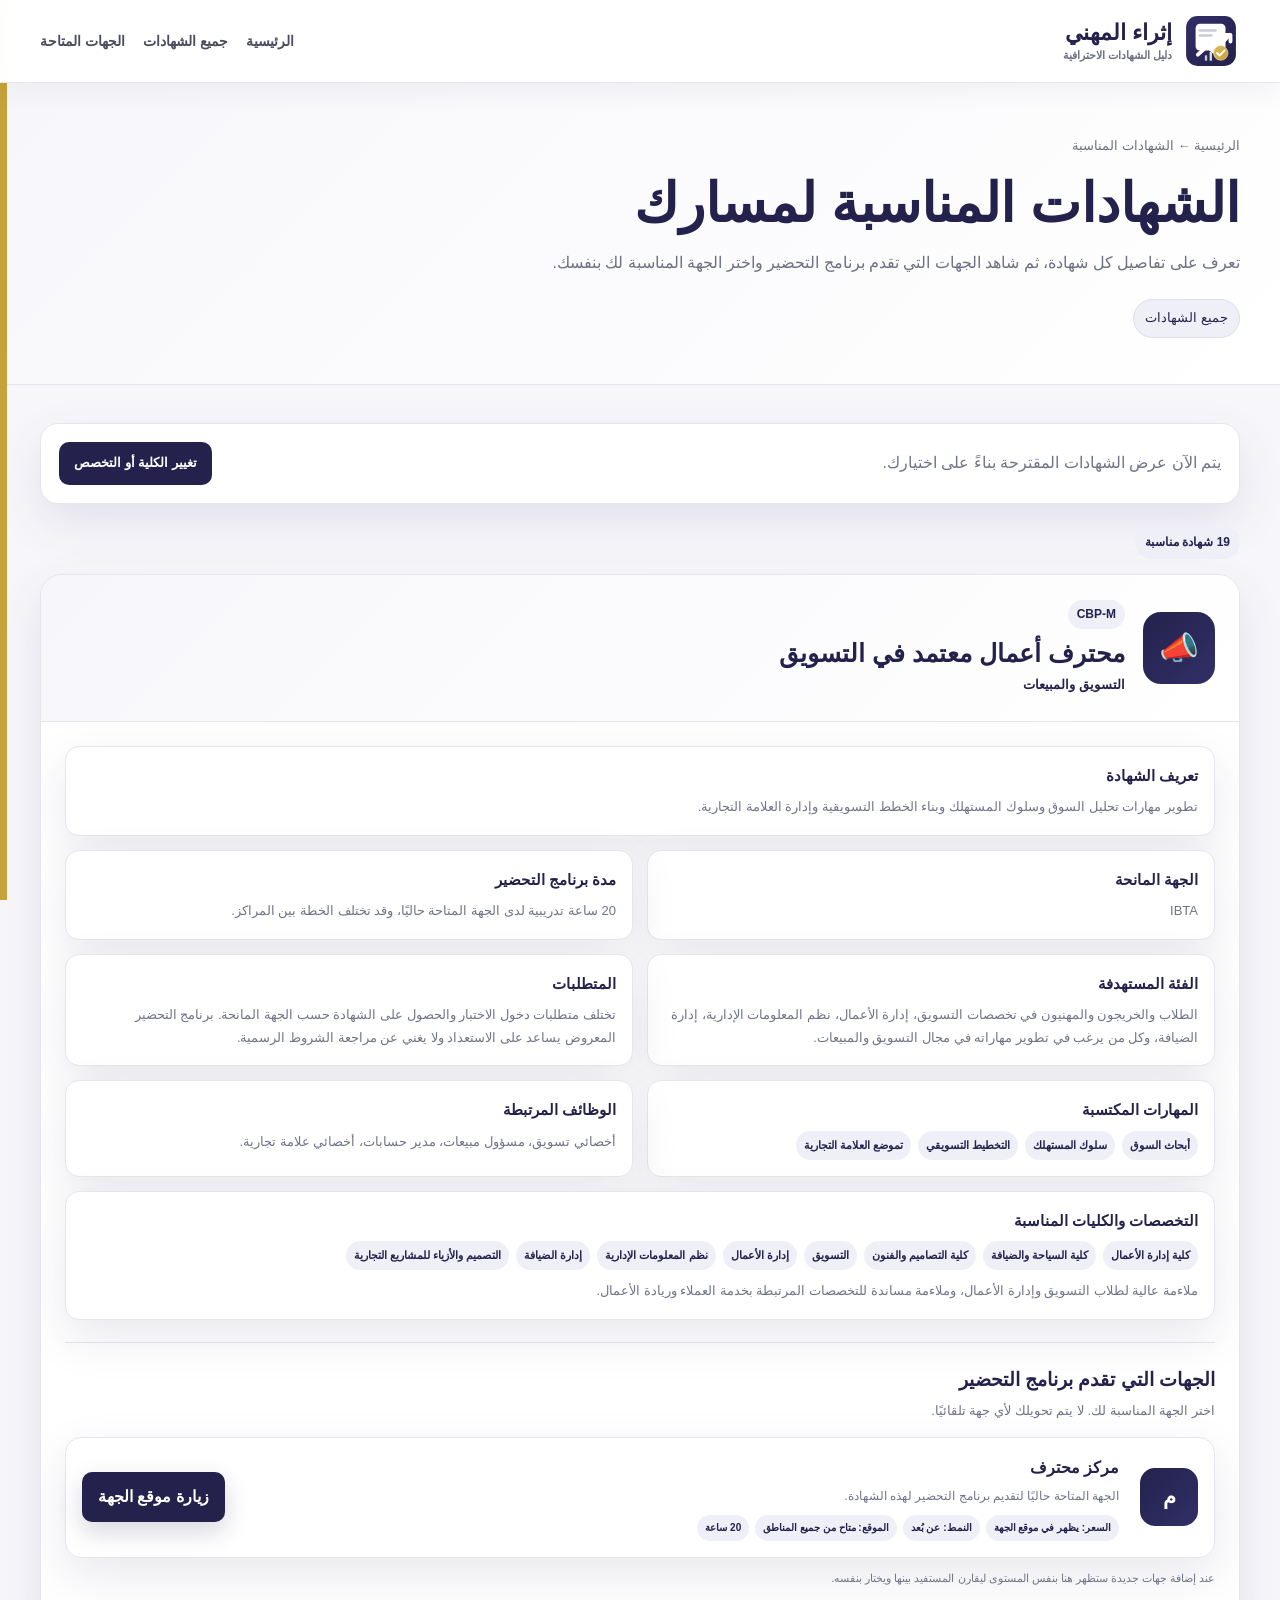
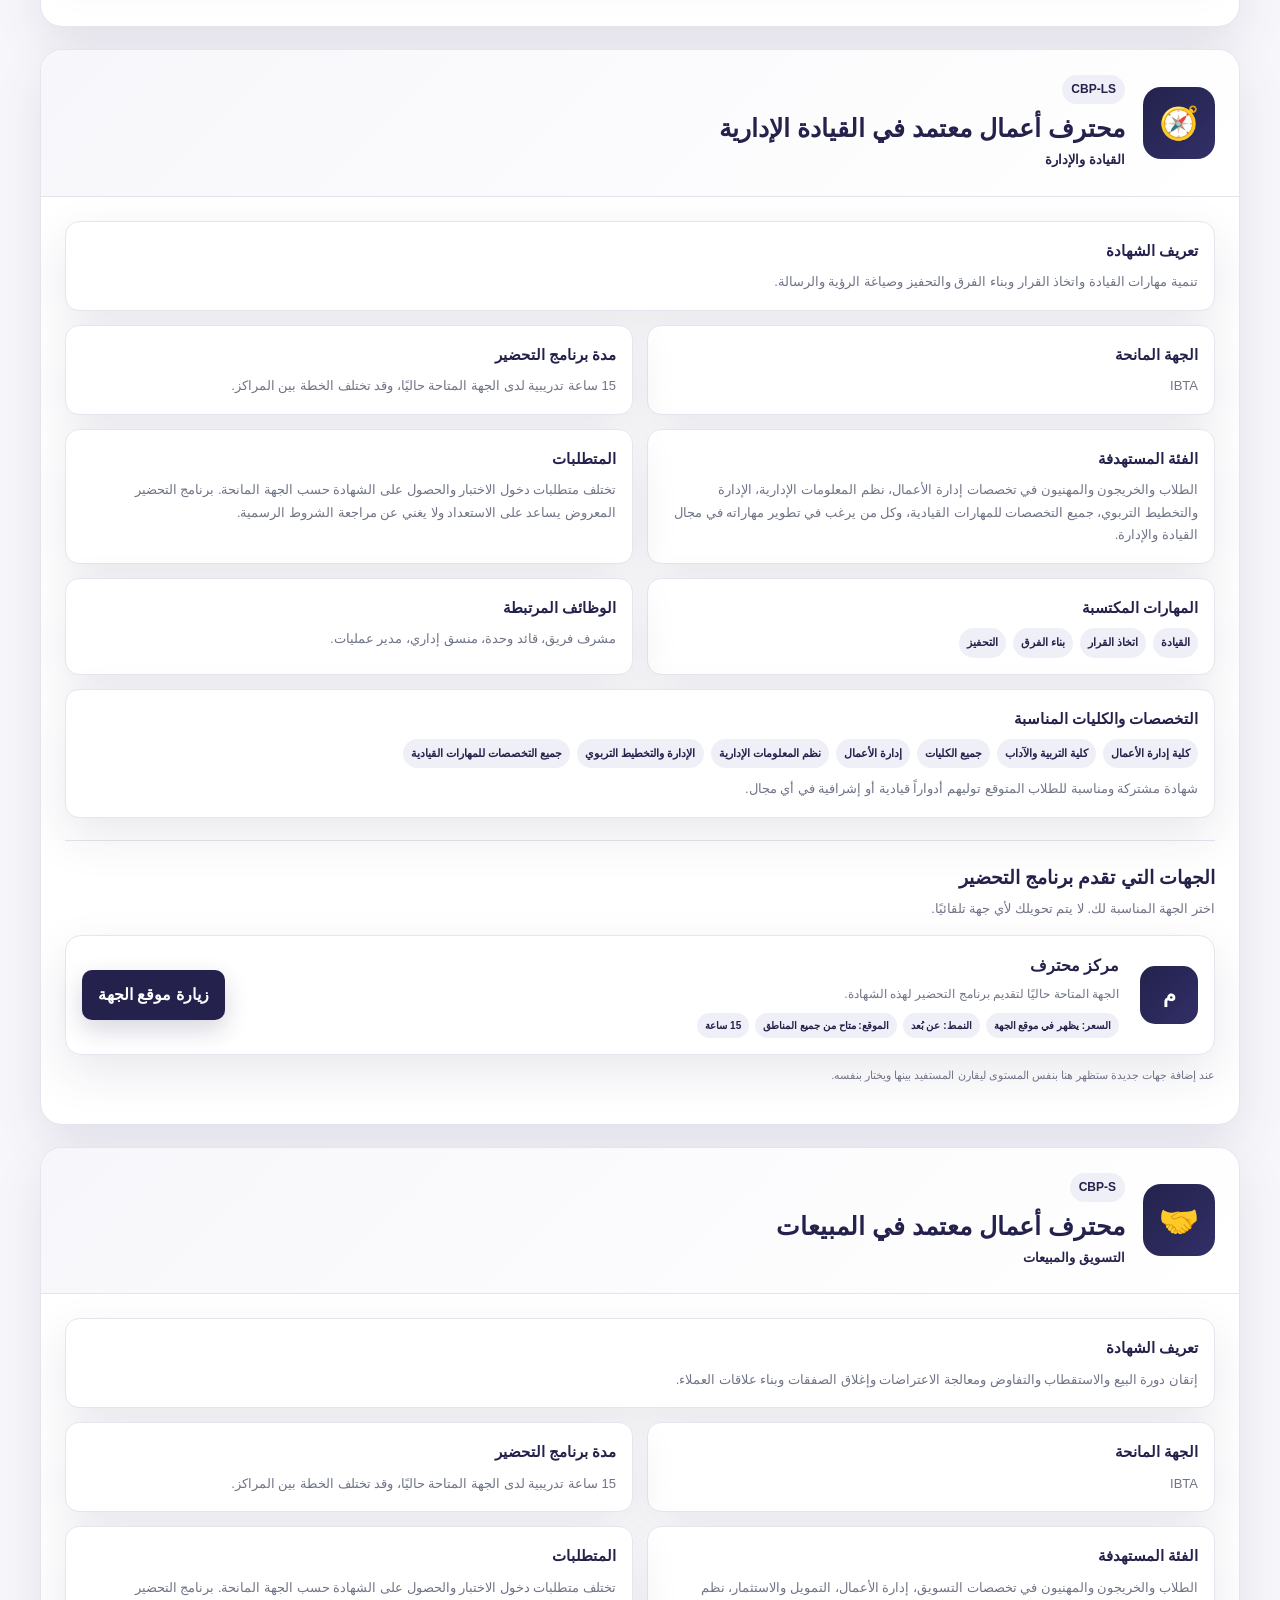
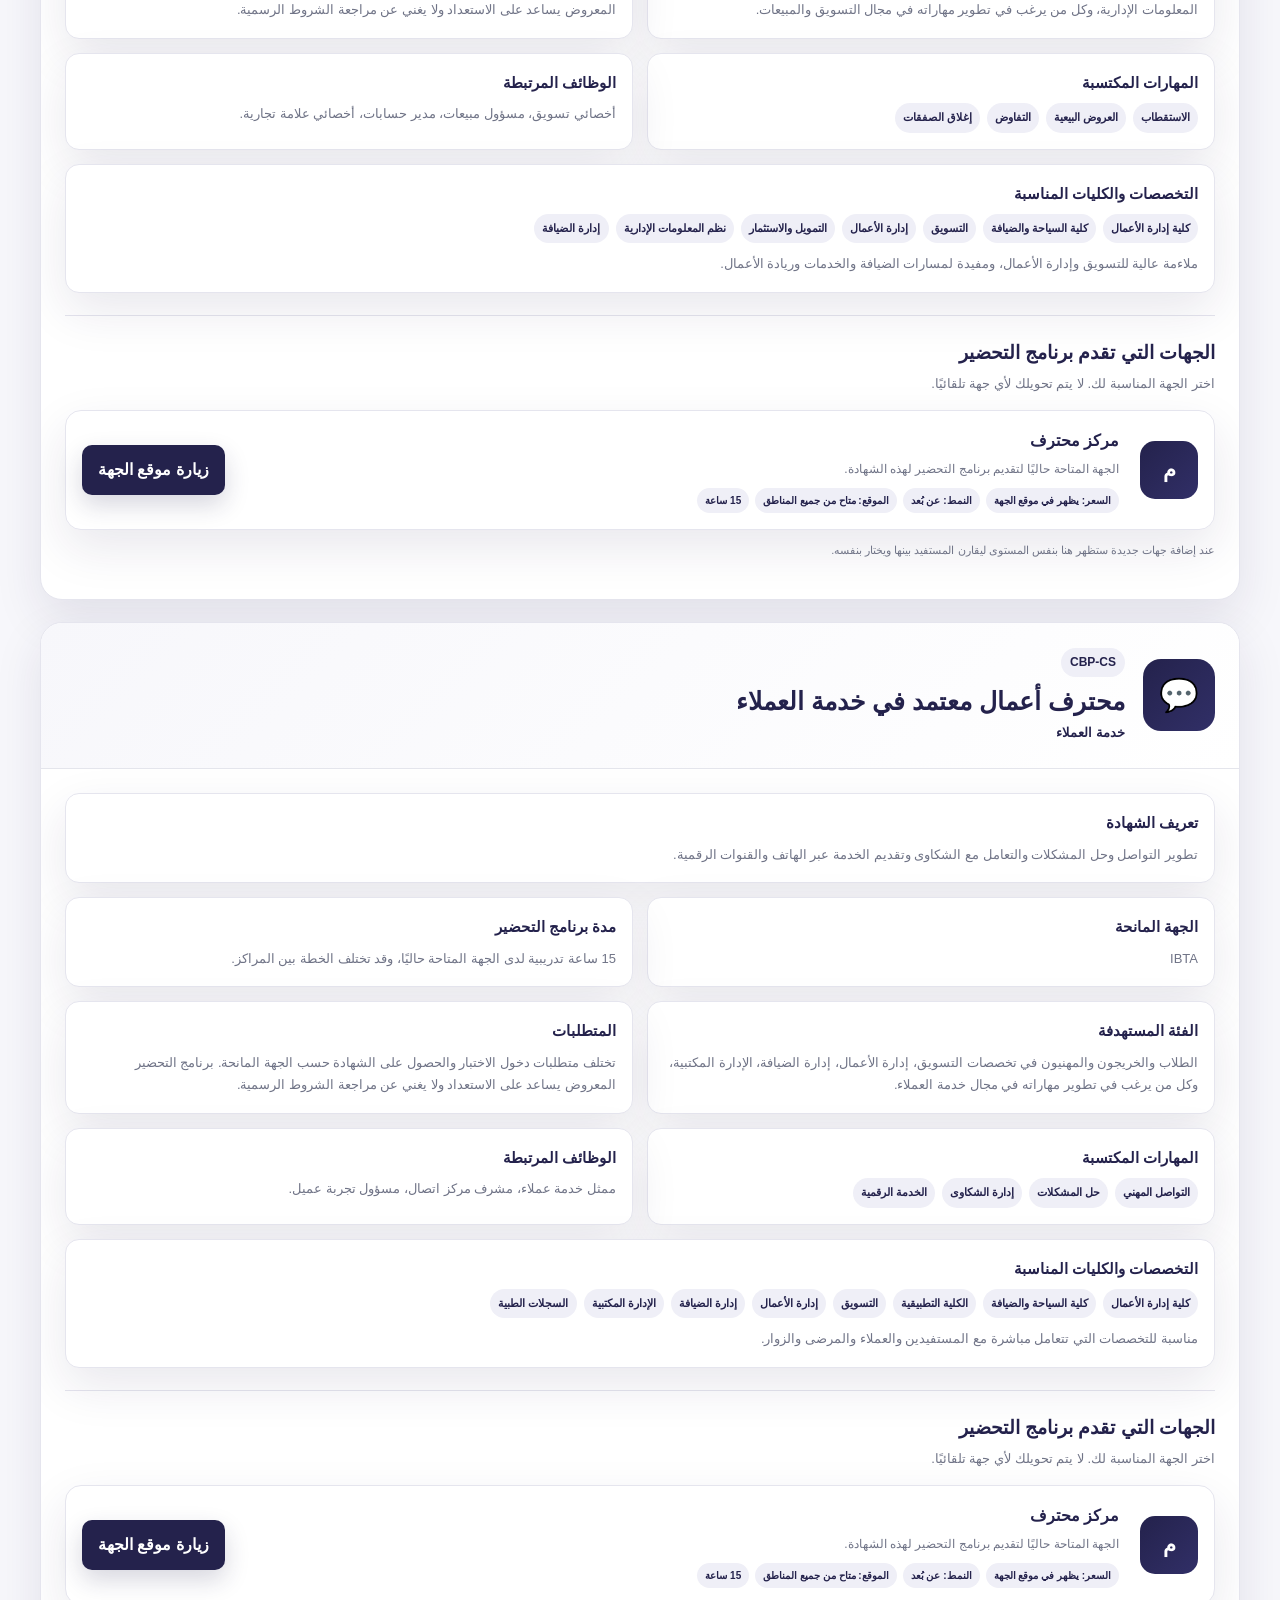
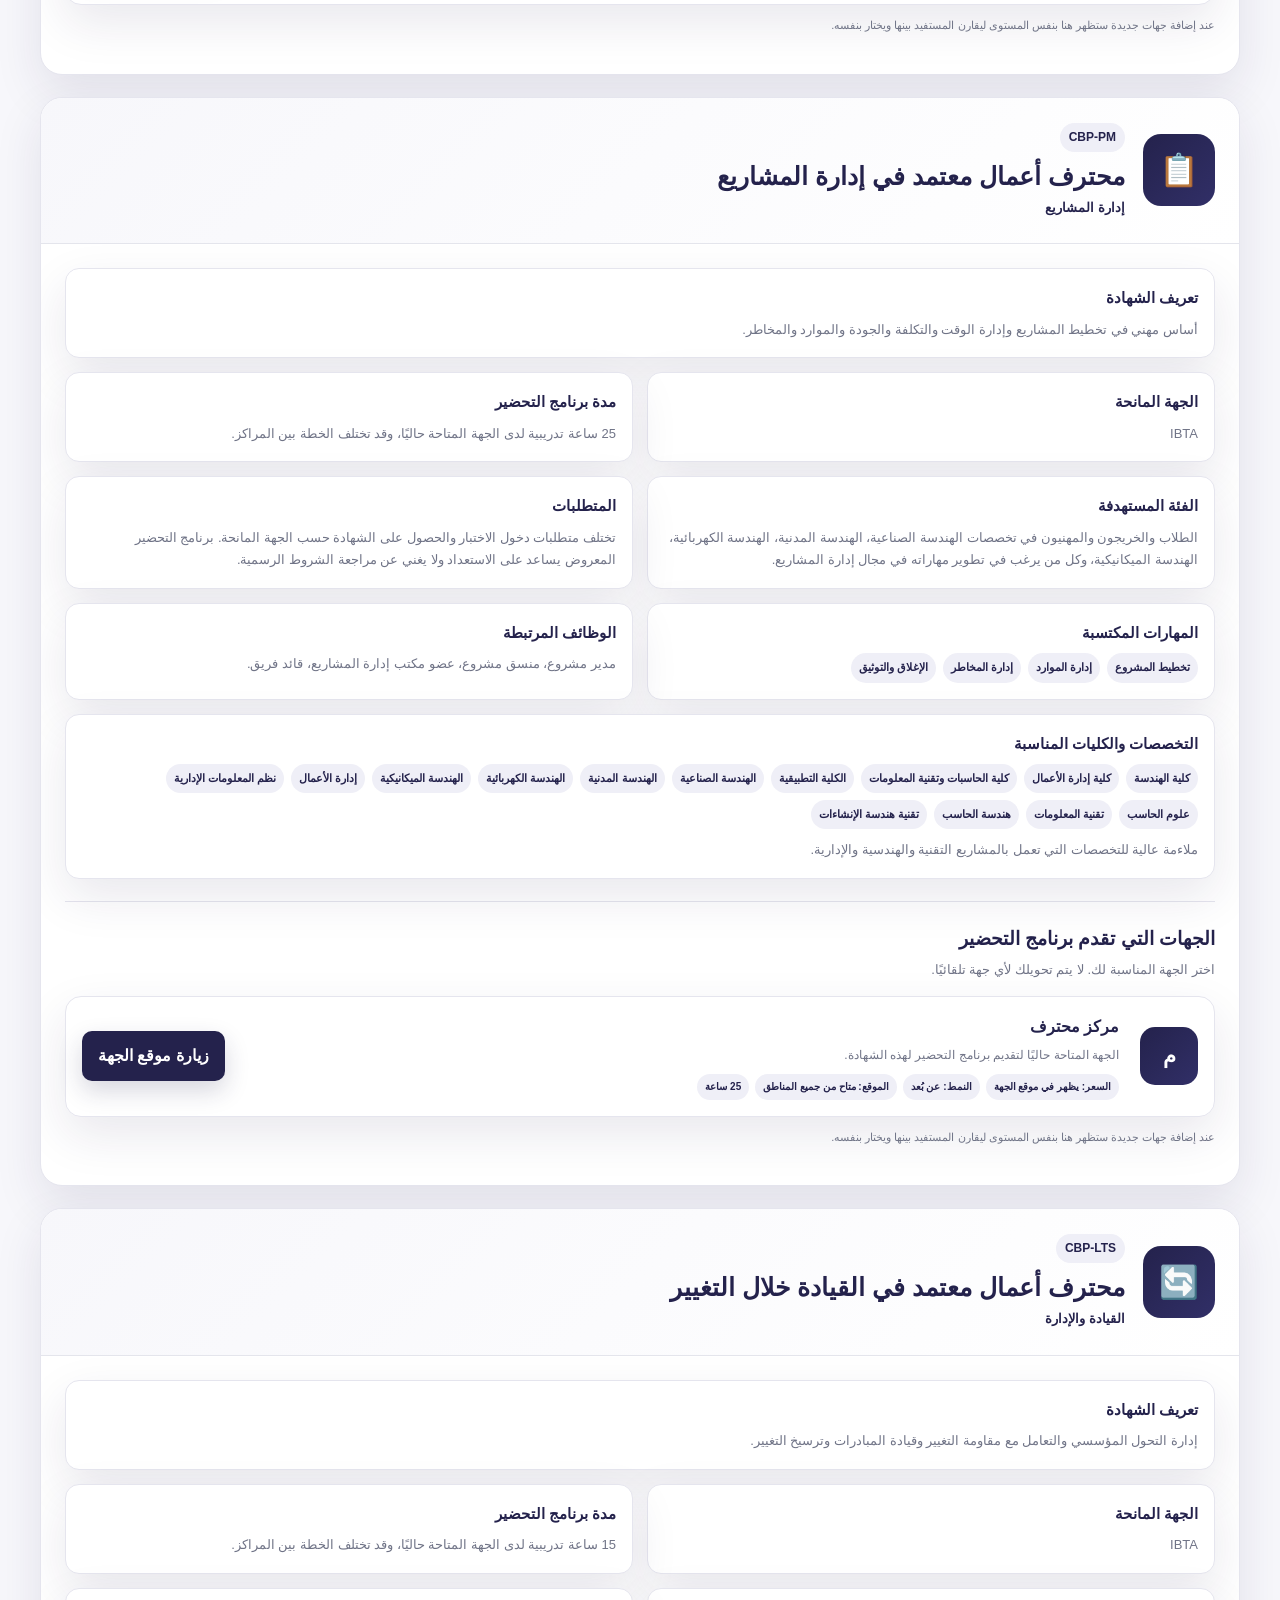
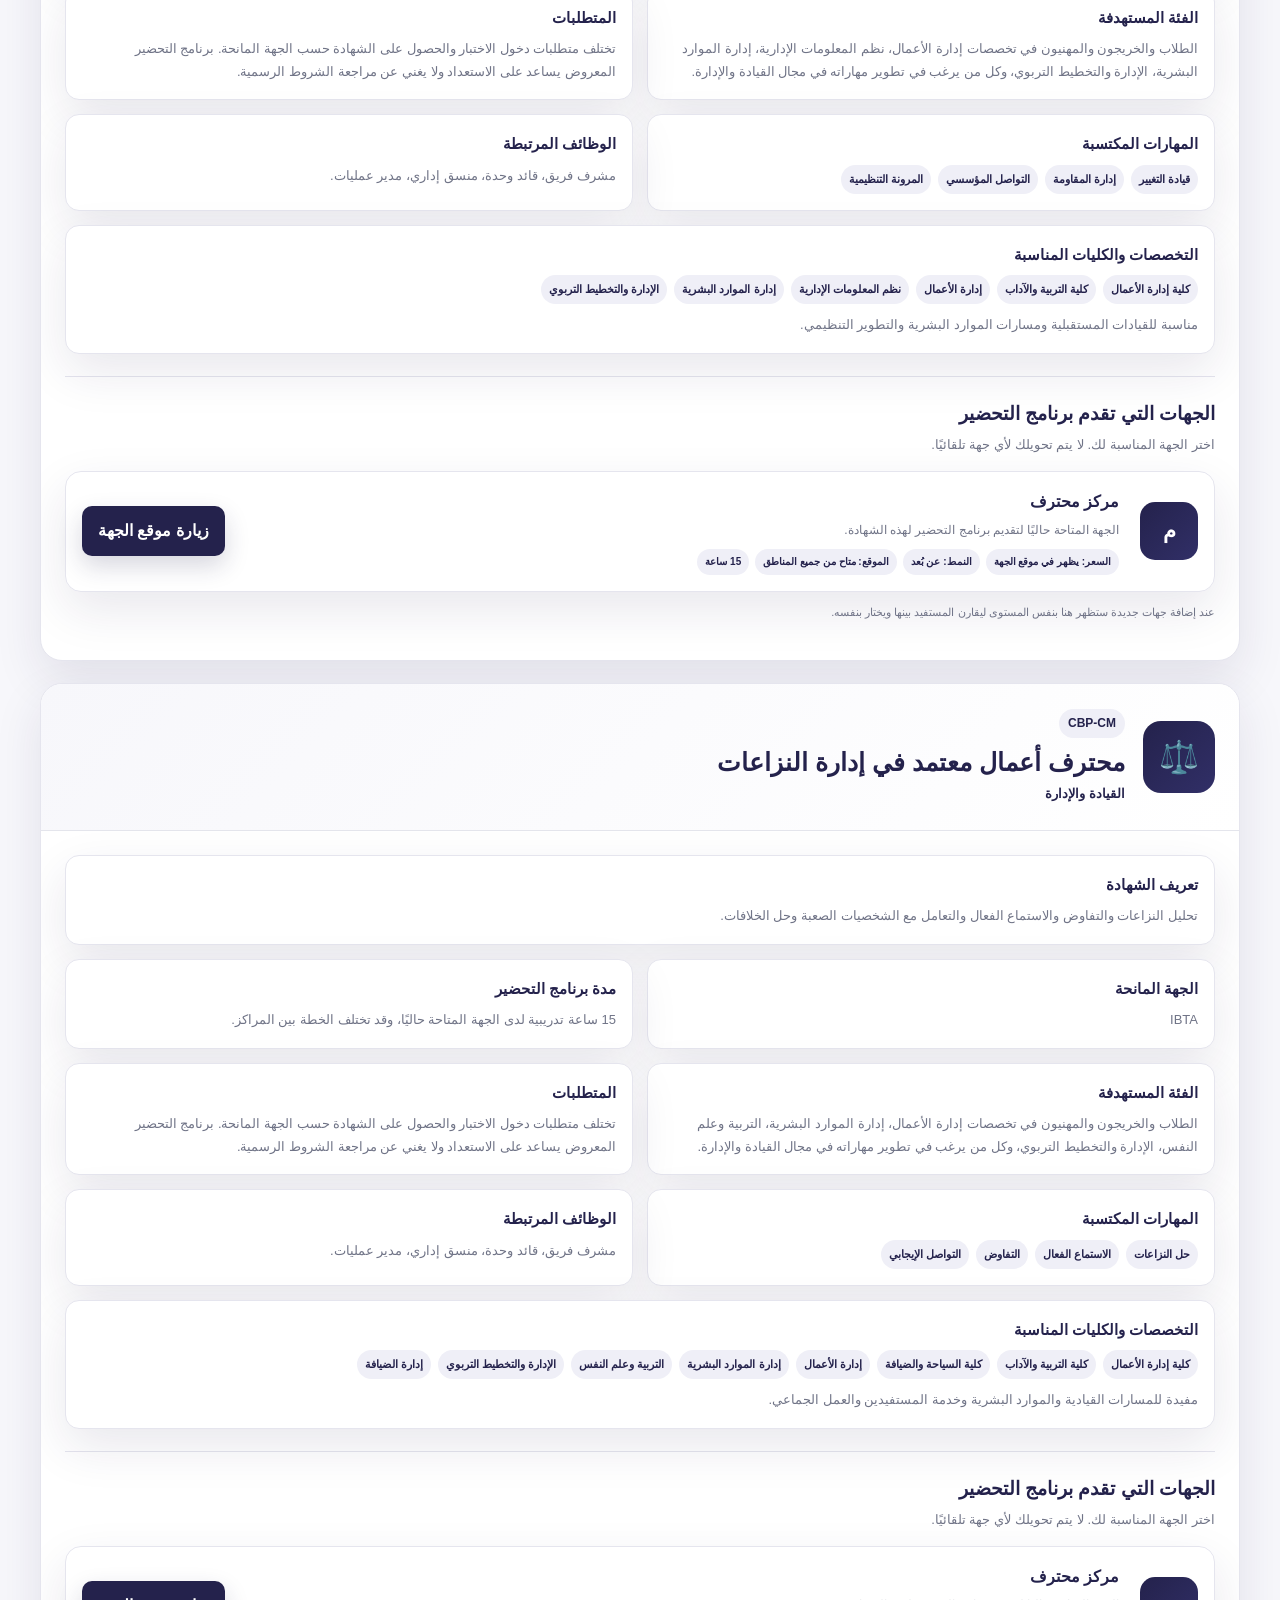
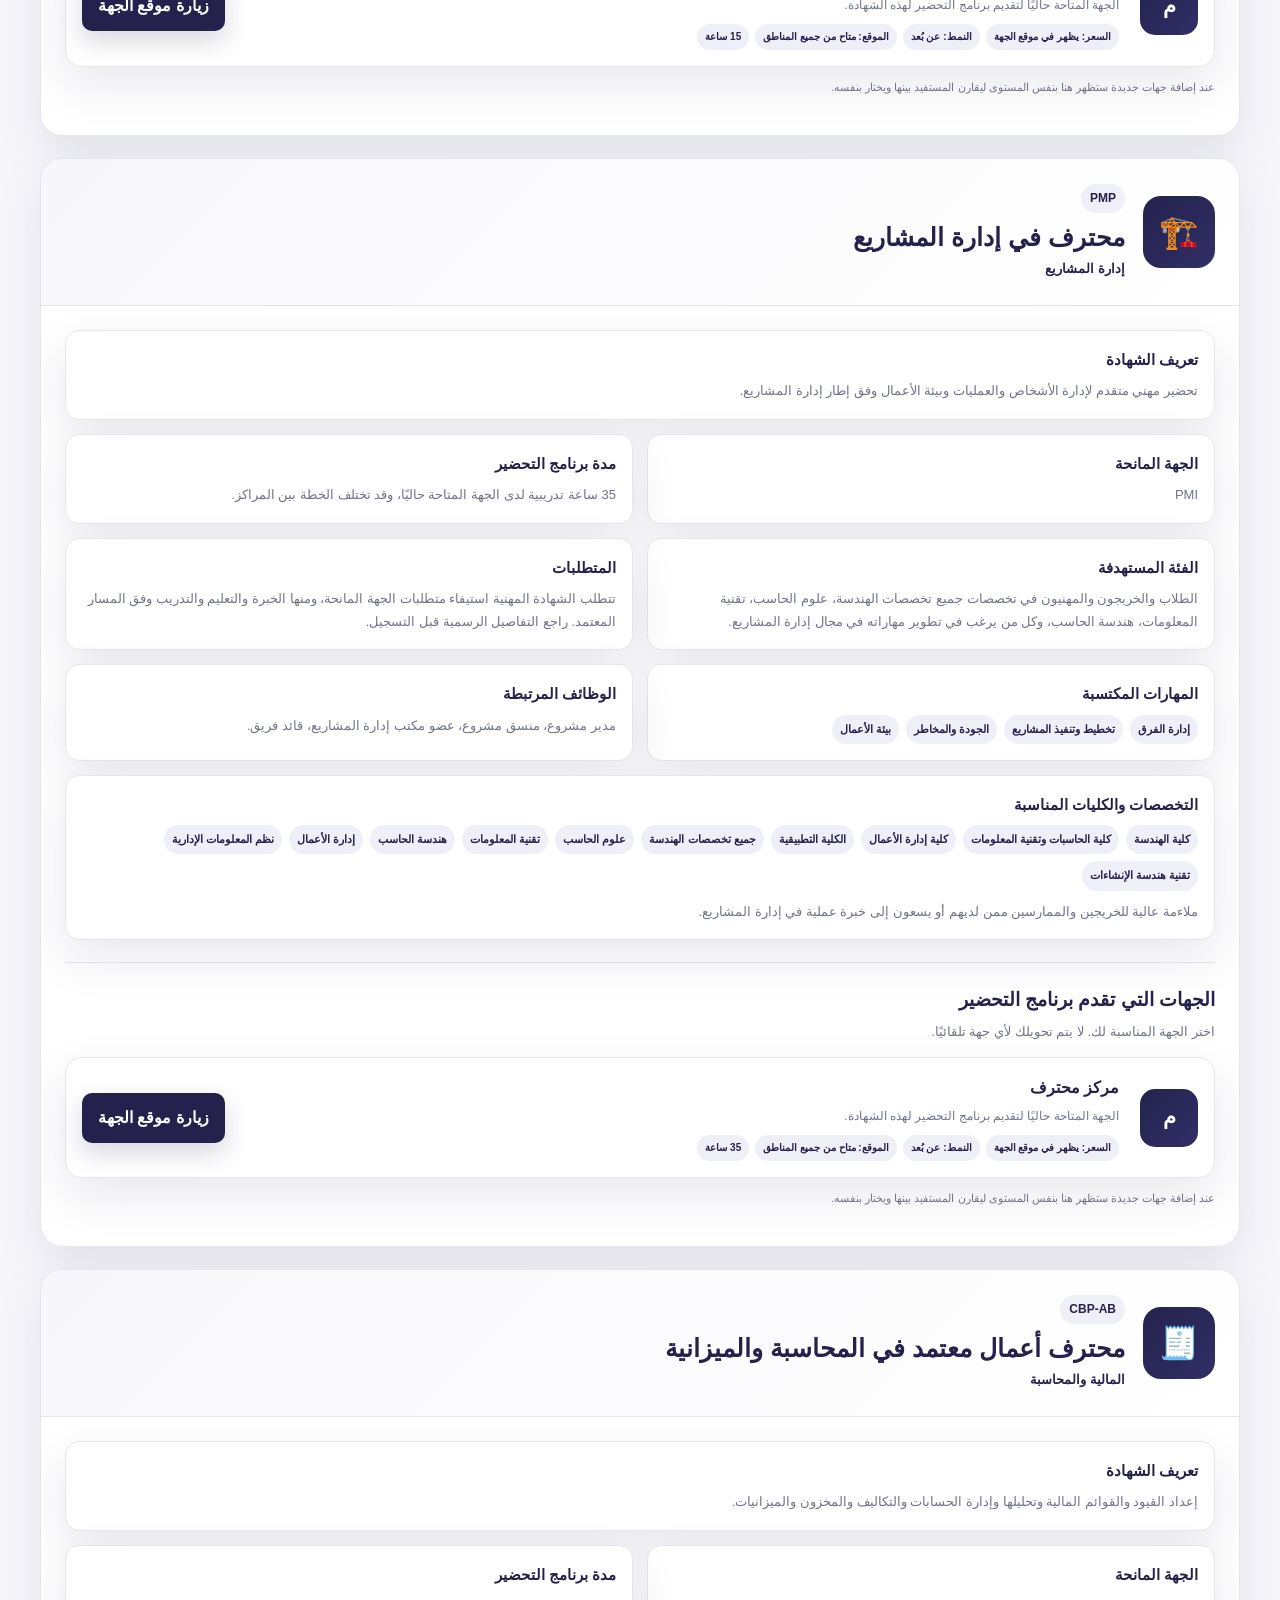
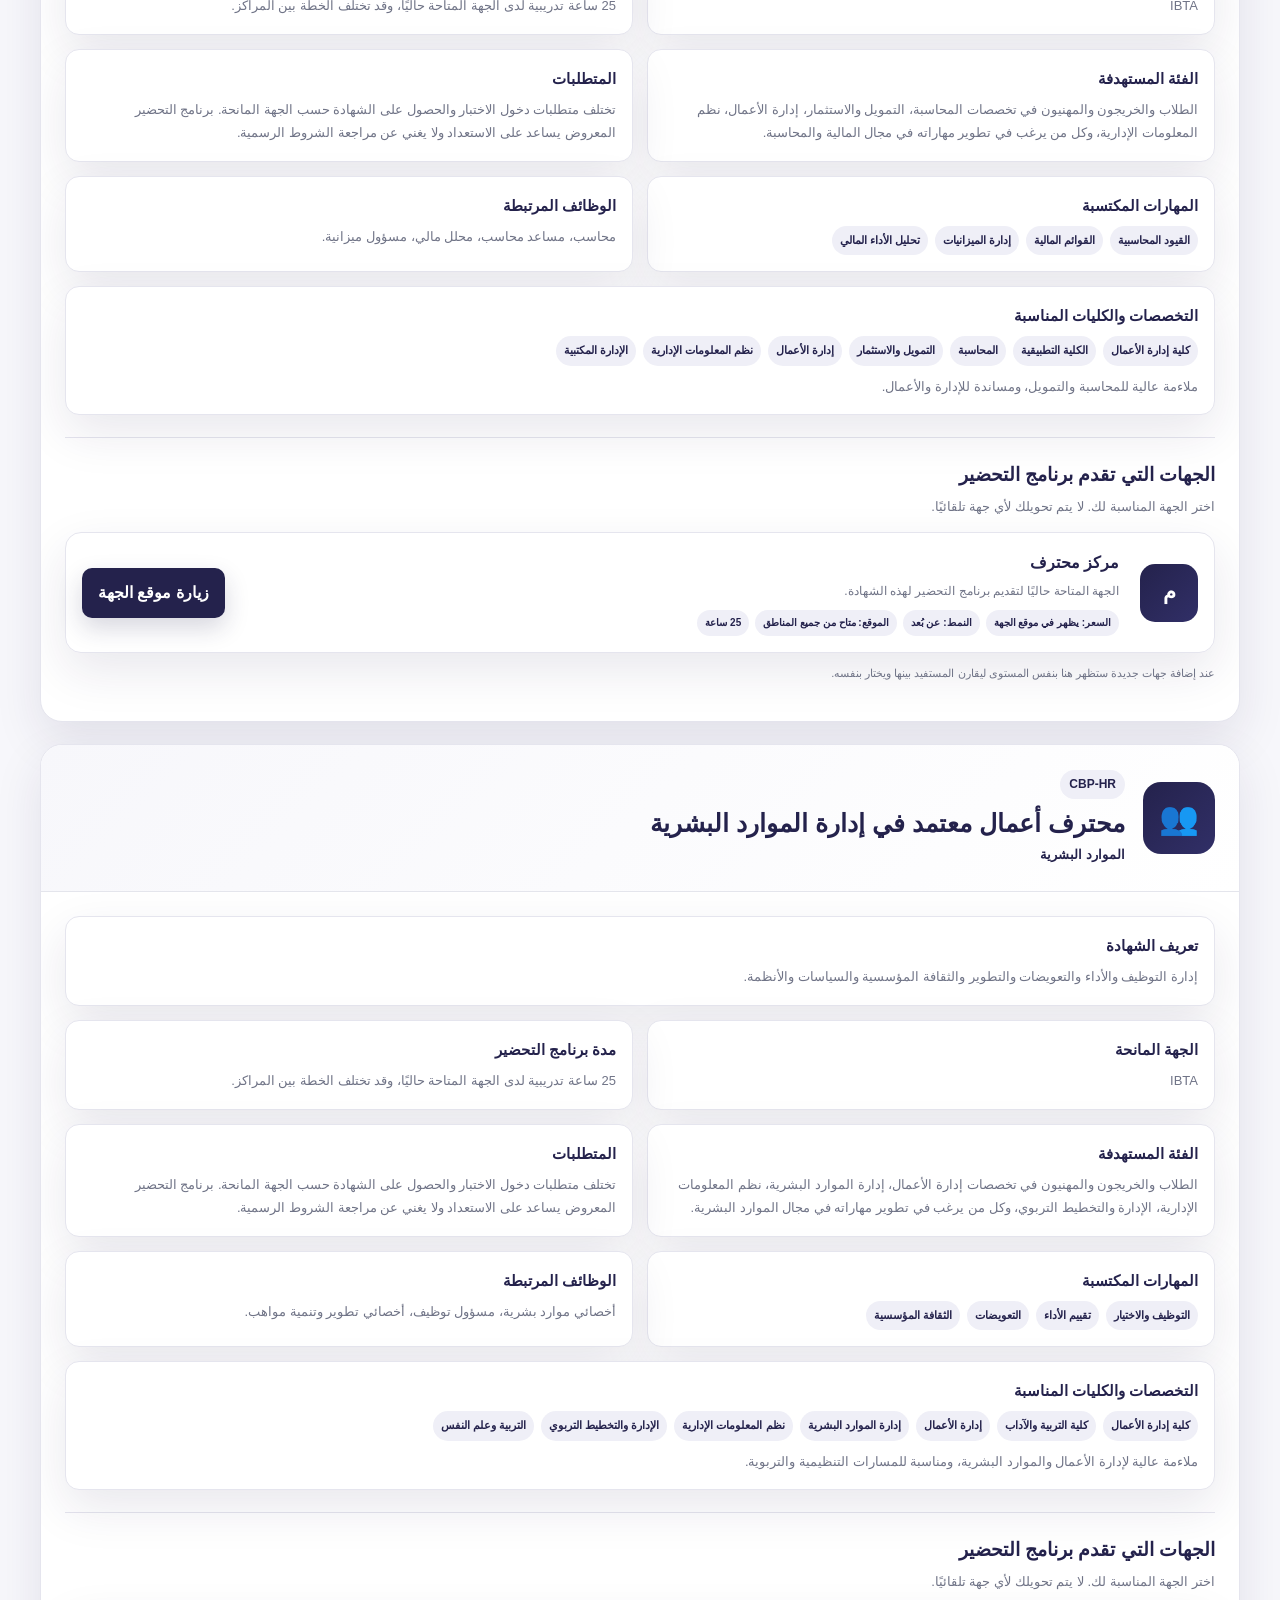
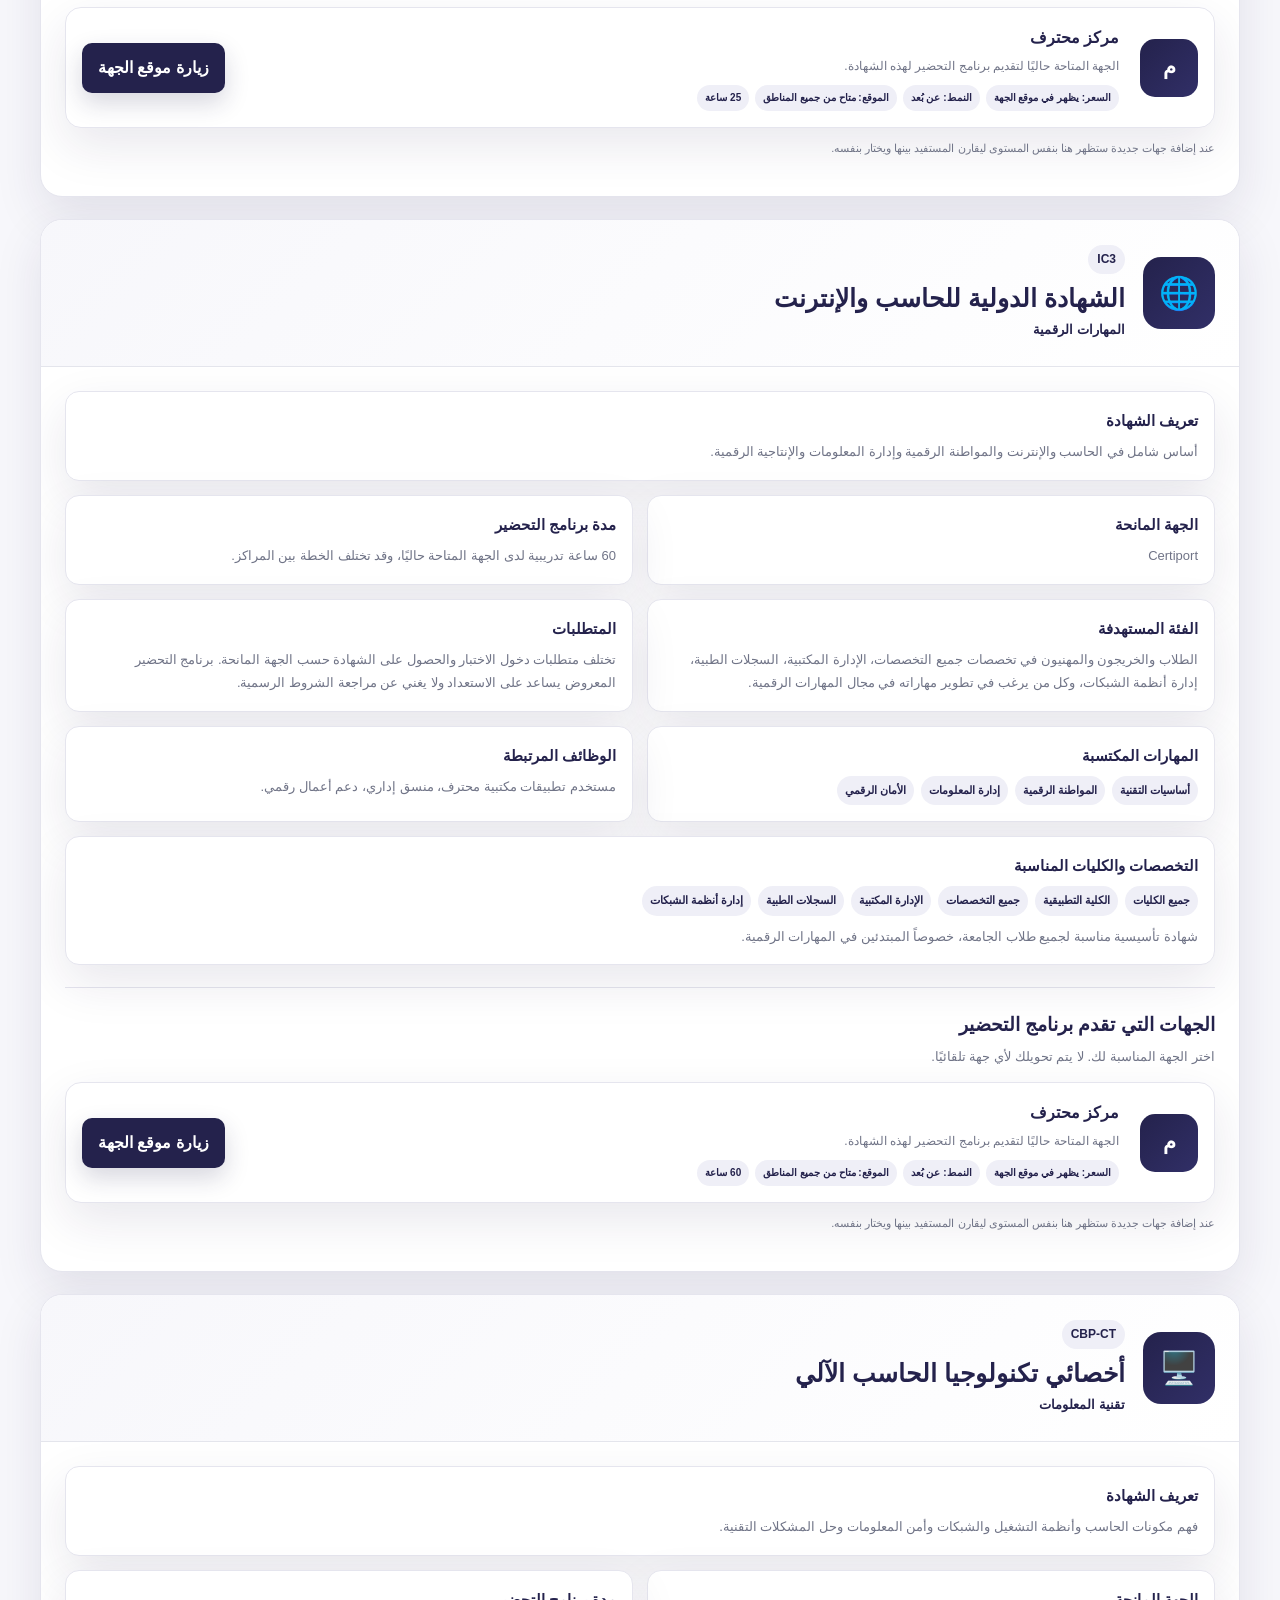
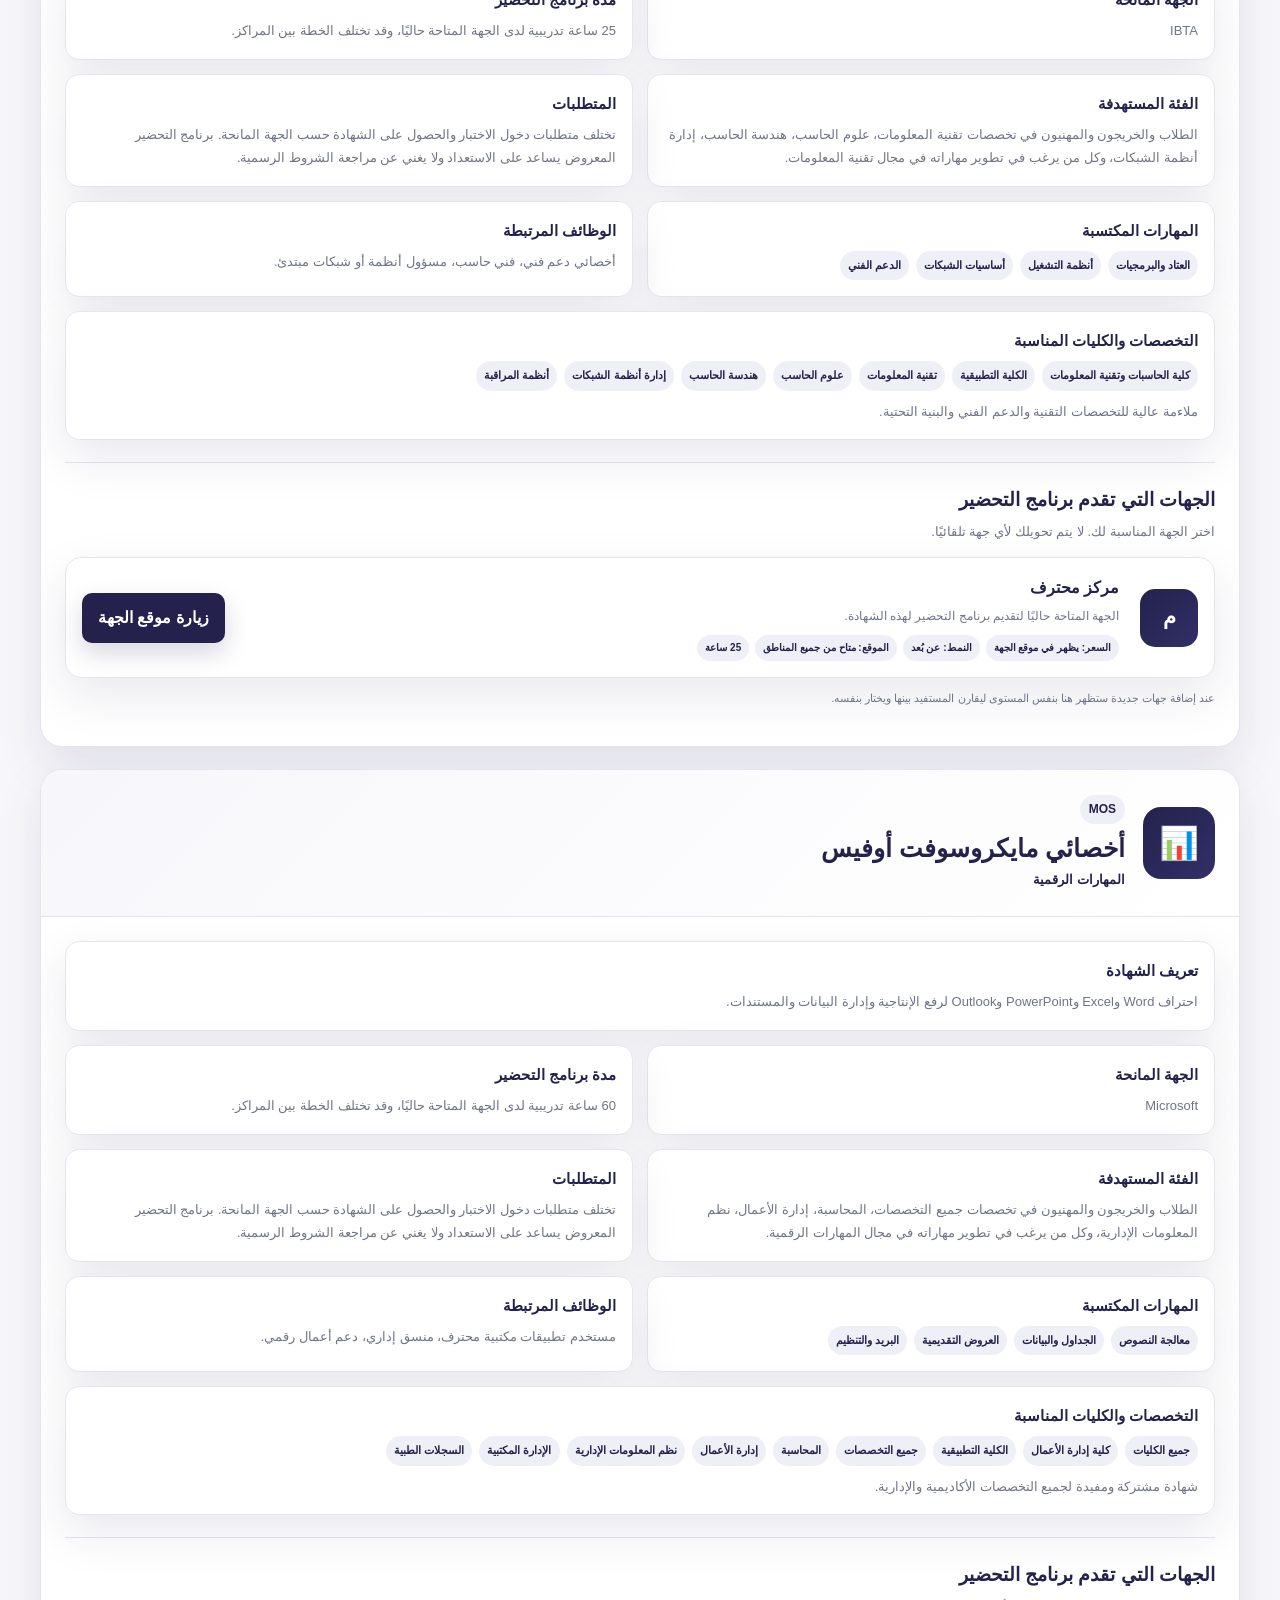
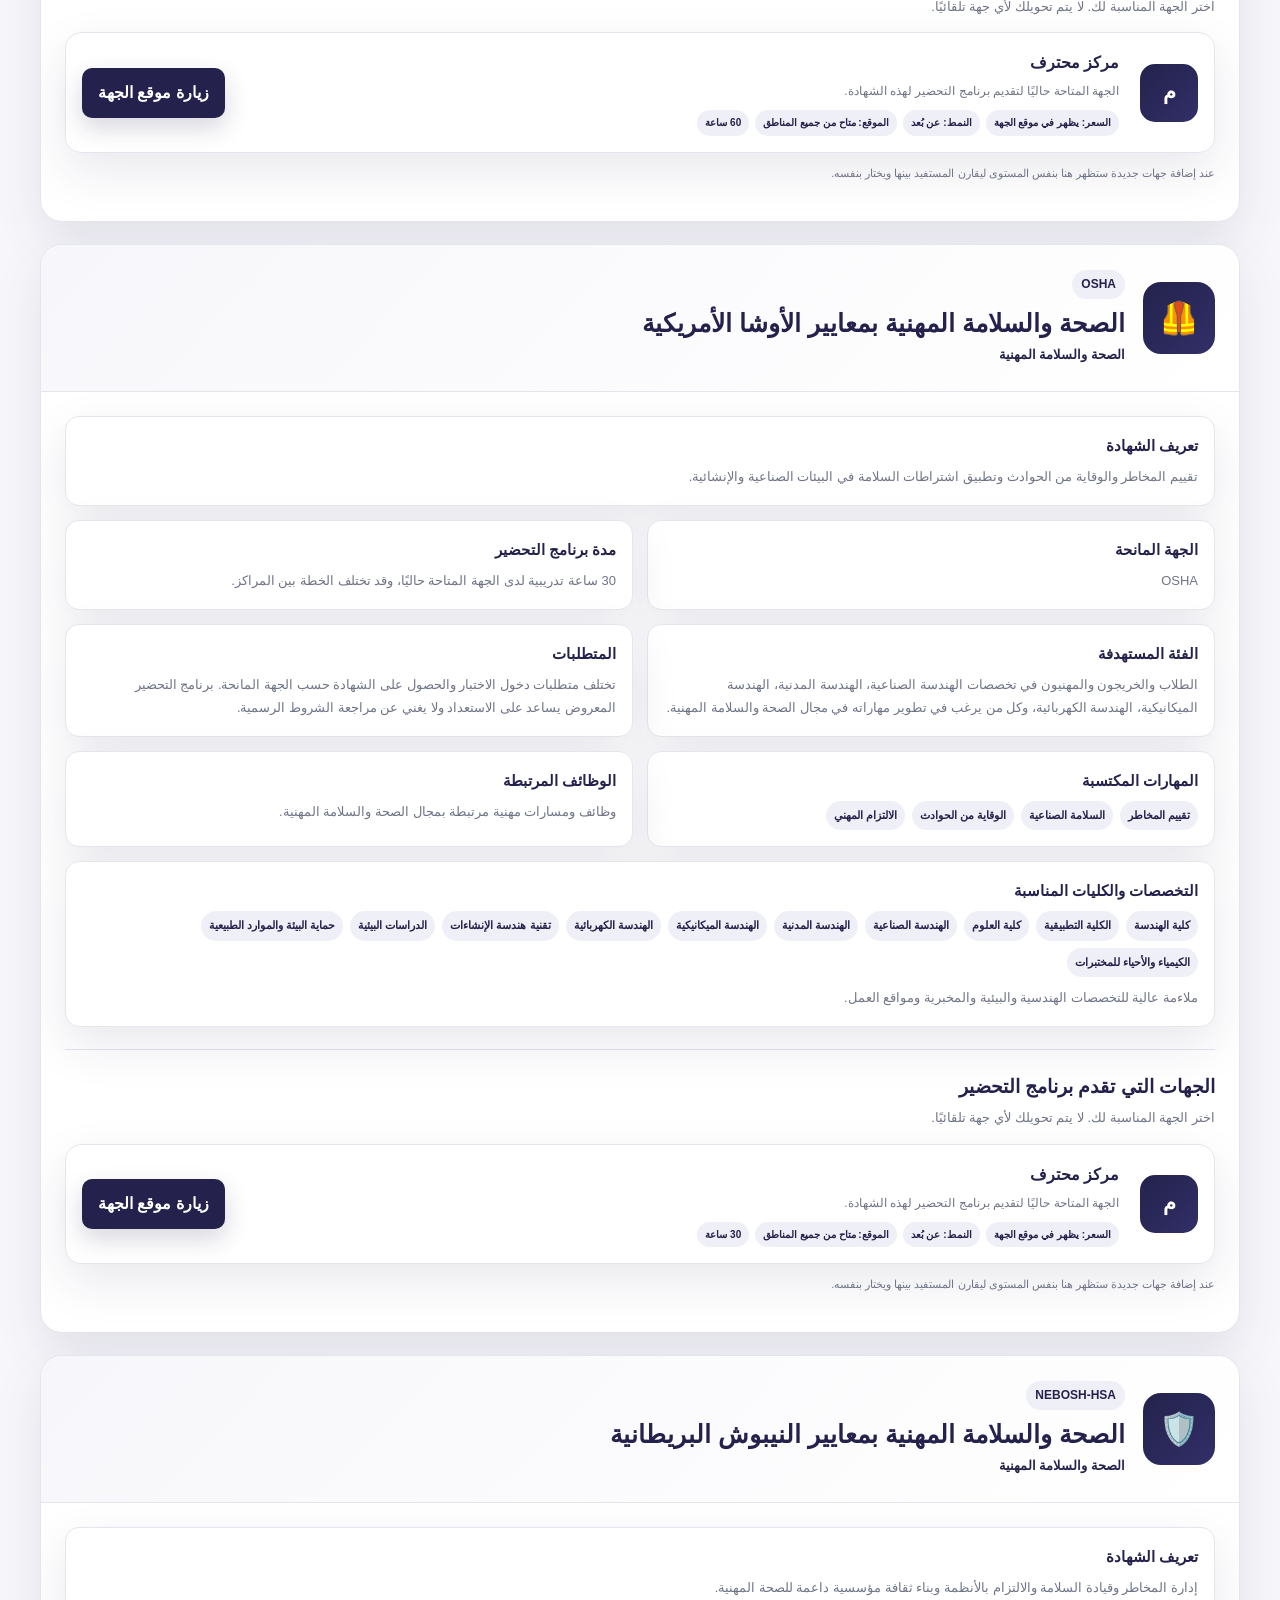
==== results.html @ 8365c226 "Add files via upload" ====
<!DOCTYPE html>

<html dir="rtl" lang="ar">
<head>
<meta charset="utf-8"/>
<meta content="width=device-width,initial-scale=1" name="viewport"/>
<meta content="الشهادات الاحترافية المناسبة حسب الكلية والتخصص" name="description"/>
<title>الشهادات المناسبة | إثراء المهني</title>
<style>
:root{--navy:#24224c;--navy2:#34316c;--gold:#c7a23a;--ink:#24263a;--muted:#707487;--line:#e4e5ec;--bg:#f6f7fa;--white:#fff;--soft:#f0f0f7;--shadow:0 18px 48px rgba(36,34,76,.10)}
*{box-sizing:border-box}html{scroll-behavior:smooth}body{margin:0;font-family:"Segoe UI",Tahoma,Arial,sans-serif;background:var(--bg);color:var(--ink);line-height:1.75}a{text-decoration:none;color:inherit}button,input,select{font:inherit}.container{width:min(1180px,calc(100% - 32px));margin:auto}
.header{background:#fff;border-bottom:1px solid var(--line);position:sticky;top:0;z-index:20;box-shadow:0 6px 20px rgba(36,34,76,.05)}.head{height:82px;display:flex;align-items:center;justify-content:space-between;gap:24px}.brand{display:flex;align-items:center;gap:12px}.brand img{width:150px;height:60px;object-fit:contain}.brand b{color:var(--navy);font-size:18px}.nav{display:flex;gap:18px;font-size:14px;font-weight:800}.nav a:hover{color:var(--gold)}
.hero{background:linear-gradient(135deg,var(--navy),var(--navy2));color:#fff;padding:58px 0 52px}.crumb{font-size:13px;color:rgba(255,255,255,.72)}.hero h1{font-size:clamp(34px,5vw,54px);line-height:1.25;margin:12px 0}.hero p{margin:0;color:rgba(255,255,255,.80);max-width:760px}.selection{margin-top:22px;display:flex;gap:9px;flex-wrap:wrap}.selection span{background:rgba(255,255,255,.10);border:1px solid rgba(255,255,255,.18);padding:7px 11px;border-radius:999px;font-size:13px}
.main{padding:38px 0 65px}.toolbar{background:#fff;border:1px solid var(--line);border-radius:18px;padding:18px;box-shadow:var(--shadow);display:grid;grid-template-columns:1fr auto;gap:14px;align-items:center;margin-bottom:22px}.toolbar p{margin:0;color:var(--muted)}.toolbar a{background:var(--navy);color:#fff;padding:10px 15px;border-radius:10px;font-weight:900;font-size:13px}.count{display:inline-block;background:#ececf5;color:var(--navy);padding:6px 10px;border-radius:999px;font-size:12px;font-weight:900;margin-bottom:15px}
.results{display:grid;gap:22px}.certificate{background:#fff;border:1px solid var(--line);border-radius:22px;overflow:hidden;box-shadow:var(--shadow)}.cert-head{background:linear-gradient(135deg,#f7f7fb,#fff);padding:24px;display:grid;grid-template-columns:auto 1fr;gap:18px;align-items:center;border-bottom:1px solid var(--line)}.cert-icon{width:72px;height:72px;border-radius:18px;background:var(--navy);color:#fff;display:grid;place-items:center;font-size:32px}.cert-code{display:inline-block;background:#ececf5;color:var(--navy);padding:4px 9px;border-radius:999px;font-weight:900;font-size:12px;direction:ltr}.cert-head h2{margin:7px 0 3px;color:var(--navy);font-size:25px;line-height:1.4}.cert-field{color:var(--gold);font-weight:900;font-size:13px}.cert-body{padding:24px}.detail-grid{display:grid;grid-template-columns:repeat(2,minmax(0,1fr));gap:14px}.detail{border:1px solid var(--line);background:#fbfbfd;border-radius:14px;padding:16px}.detail.full{grid-column:1/-1}.detail h3{font-size:15px;margin:0 0 7px;color:var(--navy)}.detail p{margin:0;color:var(--muted);font-size:13px}.detail ul{margin:0;padding-right:18px;color:var(--muted);font-size:13px}.chips{display:flex;gap:7px;flex-wrap:wrap}.chips span{background:#ededf5;color:var(--navy);padding:5px 8px;border-radius:999px;font-size:11px;font-weight:800}
.providers{margin-top:22px;border-top:1px solid var(--line);padding-top:20px}.providers h3{margin:0;color:var(--navy);font-size:19px}.providers>p{margin:4px 0 14px;color:var(--muted);font-size:13px}.provider-card{display:grid;grid-template-columns:64px 1fr auto;gap:15px;align-items:center;border:1px solid #dcddea;border-radius:16px;padding:16px;background:linear-gradient(135deg,#fff,#f8f8fc)}.provider-logo{width:58px;height:58px;border-radius:15px;background:var(--navy);color:#fff;display:grid;place-items:center;font-weight:950;font-size:21px}.provider-card h4{margin:0 0 4px;color:var(--navy)}.provider-card p{margin:0;color:var(--muted);font-size:12px}.provider-tags{display:flex;gap:6px;flex-wrap:wrap;margin-top:8px}.provider-tags span{background:#ececf5;color:var(--navy);padding:4px 8px;border-radius:999px;font-size:10px;font-weight:800}.visit{display:inline-flex;align-items:center;justify-content:center;background:var(--navy);color:#fff;padding:11px 16px;border-radius:10px;font-weight:900;white-space:nowrap}.visit:hover{background:#171634}.neutral-note{margin-top:11px!important;font-size:11px!important}.empty{display:none;background:#fff;border:1px dashed #c7cad8;border-radius:18px;padding:40px;text-align:center;color:var(--muted)}
.footer{background:var(--navy);color:#fff;padding:25px 0;text-align:center;font-size:12px}.footer p{margin:0;color:rgba(255,255,255,.78)}
@media(max-width:760px){.head{height:72px}.brand img{width:125px}.brand b,.nav{display:none}.hero{padding:42px 0}.toolbar{grid-template-columns:1fr}.toolbar a{text-align:center}.cert-head{grid-template-columns:58px 1fr;padding:18px}.cert-icon{width:56px;height:56px;font-size:26px}.cert-head h2{font-size:20px}.cert-body{padding:17px}.detail-grid{grid-template-columns:1fr}.detail.full{grid-column:auto}.provider-card{grid-template-columns:54px 1fr}.provider-logo{width:50px;height:50px}.visit{grid-column:1/-1;width:100%}}
</style>
<link href="assets/favicon.svg" rel="icon" type="image/svg+xml"/><link href="assets/theme.css" rel="stylesheet"/></head>
<body>
<header class="header"><div class="container head"><a class="brand ethraa-brand" href="index.html" aria-label="إثراء المهني - الصفحة الرئيسية"><img class="ethraa-brand__icon" src="assets/ethraa-icon.svg" alt=""><span class="ethraa-brand__copy"><strong class="ethraa-brand__name">إثراء المهني</strong><span class="ethraa-brand__tagline">دليل الشهادات الاحترافية</span></span></a><nav class="nav"><a href="index.html">الرئيسية</a><a href="results.html">جميع الشهادات</a><a href="platforms.html">الجهات المتاحة</a></nav></div></header>
<section class="hero"><div class="container"><div class="crumb">الرئيسية ← الشهادات المناسبة</div><h1>الشهادات المناسبة لمسارك</h1><p>تعرف على تفاصيل كل شهادة، ثم شاهد الجهات التي تقدم برنامج التحضير واختر الجهة المناسبة لك بنفسك.</p><div class="selection" id="selection"></div></div></section>
<main class="main" id="results"><div class="container"><div class="toolbar"><p id="intro">يتم الآن عرض الشهادات المقترحة بناءً على اختيارك.</p><a href="index.html#home">تغيير الكلية أو التخصص</a></div><span class="count" id="count"></span><section class="results" id="resultsList"></section><div class="empty" id="empty"><b>لا توجد شهادات مطابقة لهذا الاختيار حاليًا.</b><br/>جرّب اختيار تخصص آخر أو استعرض جميع الشهادات.</div></div></main>
<footer class="footer"><div class="container"><p>إثراء المهني منصة تعريف ومقارنة، والتسجيل النهائي يتم في الموقع الرسمي للجهة التي يختارها المستفيد.</p></div></footer>
<script>
window.CERTIFICATES = [
      {
        code: 'CBP-M', title: 'محترف أعمال معتمد في التسويق', field: 'التسويق والمبيعات', icon: '📣', issuer: 'IBTA', hours: 20,
        summary: 'تطوير مهارات تحليل السوق وسلوك المستهلك وبناء الخطط التسويقية وإدارة العلامة التجارية.',
        colleges: ['كلية إدارة الأعمال', 'كلية السياحة والضيافة', 'كلية التصاميم والفنون'],
        majors: ['التسويق', 'إدارة الأعمال', 'نظم المعلومات الإدارية', 'إدارة الضيافة', 'التصميم والأزياء للمشاريع التجارية'],
        skills: ['أبحاث السوق', 'سلوك المستهلك', 'التخطيط التسويقي', 'تموضع العلامة التجارية'], fit: 'ملاءمة عالية لطلاب التسويق وإدارة الأعمال، وملاءمة مساندة للتخصصات المرتبطة بخدمة العملاء وريادة الأعمال.'
      },
      {
        code: 'CBP-LS', title: 'محترف أعمال معتمد في القيادة الإدارية', field: 'القيادة والإدارة', icon: '🧭', issuer: 'IBTA', hours: 15,
        summary: 'تنمية مهارات القيادة واتخاذ القرار وبناء الفرق والتحفيز وصياغة الرؤية والرسالة.',
        colleges: ['كلية إدارة الأعمال', 'كلية التربية والآداب', 'جميع الكليات'],
        majors: ['إدارة الأعمال', 'نظم المعلومات الإدارية', 'الإدارة والتخطيط التربوي', 'جميع التخصصات للمهارات القيادية'],
        skills: ['القيادة', 'اتخاذ القرار', 'بناء الفرق', 'التحفيز'], fit: 'شهادة مشتركة ومناسبة للطلاب المتوقع توليهم أدواراً قيادية أو إشرافية في أي مجال.'
      },
      {
        code: 'CBP-S', title: 'محترف أعمال معتمد في المبيعات', field: 'التسويق والمبيعات', icon: '🤝', issuer: 'IBTA', hours: 15,
        summary: 'إتقان دورة البيع والاستقطاب والتفاوض ومعالجة الاعتراضات وإغلاق الصفقات وبناء علاقات العملاء.',
        colleges: ['كلية إدارة الأعمال', 'كلية السياحة والضيافة'],
        majors: ['التسويق', 'إدارة الأعمال', 'التمويل والاستثمار', 'نظم المعلومات الإدارية', 'إدارة الضيافة'],
        skills: ['الاستقطاب', 'العروض البيعية', 'التفاوض', 'إغلاق الصفقات'], fit: 'ملاءمة عالية للتسويق وإدارة الأعمال، ومفيدة لمسارات الضيافة والخدمات وريادة الأعمال.'
      },
      {
        code: 'CBP-CS', title: 'محترف أعمال معتمد في خدمة العملاء', field: 'خدمة العملاء', icon: '💬', issuer: 'IBTA', hours: 15,
        summary: 'تطوير التواصل وحل المشكلات والتعامل مع الشكاوى وتقديم الخدمة عبر الهاتف والقنوات الرقمية.',
        colleges: ['كلية إدارة الأعمال', 'كلية السياحة والضيافة', 'الكلية التطبيقية'],
        majors: ['التسويق', 'إدارة الأعمال', 'إدارة الضيافة', 'الإدارة المكتبية', 'السجلات الطبية'],
        skills: ['التواصل المهني', 'حل المشكلات', 'إدارة الشكاوى', 'الخدمة الرقمية'], fit: 'مناسبة للتخصصات التي تتعامل مباشرة مع المستفيدين والعملاء والمرضى والزوار.'
      },
      {
        code: 'CBP-PM', title: 'محترف أعمال معتمد في إدارة المشاريع', field: 'إدارة المشاريع', icon: '📋', issuer: 'IBTA', hours: 25,
        summary: 'أساس مهني في تخطيط المشاريع وإدارة الوقت والتكلفة والجودة والموارد والمخاطر.',
        colleges: ['كلية الهندسة', 'كلية إدارة الأعمال', 'كلية الحاسبات وتقنية المعلومات', 'الكلية التطبيقية'],
        majors: ['الهندسة الصناعية', 'الهندسة المدنية', 'الهندسة الكهربائية', 'الهندسة الميكانيكية', 'إدارة الأعمال', 'نظم المعلومات الإدارية', 'علوم الحاسب', 'تقنية المعلومات', 'هندسة الحاسب', 'تقنية هندسة الإنشاءات'],
        skills: ['تخطيط المشروع', 'إدارة الموارد', 'إدارة المخاطر', 'الإغلاق والتوثيق'], fit: 'ملاءمة عالية للتخصصات التي تعمل بالمشاريع التقنية والهندسية والإدارية.'
      },
      {
        code: 'CBP-LTS', title: 'محترف أعمال معتمد في القيادة خلال التغيير', field: 'القيادة والإدارة', icon: '🔄', issuer: 'IBTA', hours: 15,
        summary: 'إدارة التحول المؤسسي والتعامل مع مقاومة التغيير وقيادة المبادرات وترسيخ التغيير.',
        colleges: ['كلية إدارة الأعمال', 'كلية التربية والآداب'],
        majors: ['إدارة الأعمال', 'نظم المعلومات الإدارية', 'إدارة الموارد البشرية', 'الإدارة والتخطيط التربوي'],
        skills: ['قيادة التغيير', 'إدارة المقاومة', 'التواصل المؤسسي', 'المرونة التنظيمية'], fit: 'مناسبة للقيادات المستقبلية ومسارات الموارد البشرية والتطوير التنظيمي.'
      },
      {
        code: 'CBP-CM', title: 'محترف أعمال معتمد في إدارة النزاعات', field: 'القيادة والإدارة', icon: '⚖️', issuer: 'IBTA', hours: 15,
        summary: 'تحليل النزاعات والتفاوض والاستماع الفعال والتعامل مع الشخصيات الصعبة وحل الخلافات.',
        colleges: ['كلية إدارة الأعمال', 'كلية التربية والآداب', 'كلية السياحة والضيافة'],
        majors: ['إدارة الأعمال', 'إدارة الموارد البشرية', 'التربية وعلم النفس', 'الإدارة والتخطيط التربوي', 'إدارة الضيافة'],
        skills: ['حل النزاعات', 'الاستماع الفعال', 'التفاوض', 'التواصل الإيجابي'], fit: 'مفيدة للمسارات القيادية والموارد البشرية وخدمة المستفيدين والعمل الجماعي.'
      },
      {
        code: 'PMP', title: 'محترف في إدارة المشاريع', field: 'إدارة المشاريع', icon: '🏗️', issuer: 'PMI', hours: 35,
        summary: 'تحضير مهني متقدم لإدارة الأشخاص والعمليات وبيئة الأعمال وفق إطار إدارة المشاريع.',
        colleges: ['كلية الهندسة', 'كلية الحاسبات وتقنية المعلومات', 'كلية إدارة الأعمال', 'الكلية التطبيقية'],
        majors: ['جميع تخصصات الهندسة', 'علوم الحاسب', 'تقنية المعلومات', 'هندسة الحاسب', 'إدارة الأعمال', 'نظم المعلومات الإدارية', 'تقنية هندسة الإنشاءات'],
        skills: ['إدارة الفرق', 'تخطيط وتنفيذ المشاريع', 'الجودة والمخاطر', 'بيئة الأعمال'], fit: 'ملاءمة عالية للخريجين والممارسين ممن لديهم أو يسعون إلى خبرة عملية في إدارة المشاريع.'
      },
      {
        code: 'CBP-AB', title: 'محترف أعمال معتمد في المحاسبة والميزانية', field: 'المالية والمحاسبة', icon: '🧾', issuer: 'IBTA', hours: 25,
        summary: 'إعداد القيود والقوائم المالية وتحليلها وإدارة الحسابات والتكاليف والمخزون والميزانيات.',
        colleges: ['كلية إدارة الأعمال', 'الكلية التطبيقية'],
        majors: ['المحاسبة', 'التمويل والاستثمار', 'إدارة الأعمال', 'نظم المعلومات الإدارية', 'الإدارة المكتبية'],
        skills: ['القيود المحاسبية', 'القوائم المالية', 'إدارة الميزانيات', 'تحليل الأداء المالي'], fit: 'ملاءمة عالية للمحاسبة والتمويل، ومساندة للإدارة والأعمال.'
      },
      {
        code: 'CBP-HR', title: 'محترف أعمال معتمد في إدارة الموارد البشرية', field: 'الموارد البشرية', icon: '👥', issuer: 'IBTA', hours: 25,
        summary: 'إدارة التوظيف والأداء والتعويضات والتطوير والثقافة المؤسسية والسياسات والأنظمة.',
        colleges: ['كلية إدارة الأعمال', 'كلية التربية والآداب'],
        majors: ['إدارة الأعمال', 'إدارة الموارد البشرية', 'نظم المعلومات الإدارية', 'الإدارة والتخطيط التربوي', 'التربية وعلم النفس'],
        skills: ['التوظيف والاختيار', 'تقييم الأداء', 'التعويضات', 'الثقافة المؤسسية'], fit: 'ملاءمة عالية لإدارة الأعمال والموارد البشرية، ومناسبة للمسارات التنظيمية والتربوية.'
      },
      {
        code: 'IC3', title: 'الشهادة الدولية للحاسب والإنترنت', field: 'المهارات الرقمية', icon: '🌐', issuer: 'Certiport', hours: 60,
        summary: 'أساس شامل في الحاسب والإنترنت والمواطنة الرقمية وإدارة المعلومات والإنتاجية الرقمية.',
        colleges: ['جميع الكليات', 'الكلية التطبيقية'],
        majors: ['جميع التخصصات', 'الإدارة المكتبية', 'السجلات الطبية', 'إدارة أنظمة الشبكات'],
        skills: ['أساسيات التقنية', 'المواطنة الرقمية', 'إدارة المعلومات', 'الأمان الرقمي'], fit: 'شهادة تأسيسية مناسبة لجميع طلاب الجامعة، خصوصاً المبتدئين في المهارات الرقمية.'
      },
      {
        code: 'CBP-CT', title: 'أخصائي تكنولوجيا الحاسب الآلي', field: 'تقنية المعلومات', icon: '🖥️', issuer: 'IBTA', hours: 25,
        summary: 'فهم مكونات الحاسب وأنظمة التشغيل والشبكات وأمن المعلومات وحل المشكلات التقنية.',
        colleges: ['كلية الحاسبات وتقنية المعلومات', 'الكلية التطبيقية'],
        majors: ['تقنية المعلومات', 'علوم الحاسب', 'هندسة الحاسب', 'إدارة أنظمة الشبكات', 'أنظمة المراقبة'],
        skills: ['العتاد والبرمجيات', 'أنظمة التشغيل', 'أساسيات الشبكات', 'الدعم الفني'], fit: 'ملاءمة عالية للتخصصات التقنية والدعم الفني والبنية التحتية.'
      },
      {
        code: 'MOS', title: 'أخصائي مايكروسوفت أوفيس', field: 'المهارات الرقمية', icon: '📊', issuer: 'Microsoft', hours: 60,
        summary: 'احتراف Word وExcel وPowerPoint وOutlook لرفع الإنتاجية وإدارة البيانات والمستندات.',
        colleges: ['جميع الكليات', 'كلية إدارة الأعمال', 'الكلية التطبيقية'],
        majors: ['جميع التخصصات', 'المحاسبة', 'إدارة الأعمال', 'نظم المعلومات الإدارية', 'الإدارة المكتبية', 'السجلات الطبية'],
        skills: ['معالجة النصوص', 'الجداول والبيانات', 'العروض التقديمية', 'البريد والتنظيم'], fit: 'شهادة مشتركة ومفيدة لجميع التخصصات الأكاديمية والإدارية.'
      },
      {
        code: 'OSHA', title: 'الصحة والسلامة المهنية بمعايير الأوشا الأمريكية', field: 'الصحة والسلامة المهنية', icon: '🦺', issuer: 'OSHA', hours: 30,
        summary: 'تقييم المخاطر والوقاية من الحوادث وتطبيق اشتراطات السلامة في البيئات الصناعية والإنشائية.',
        colleges: ['كلية الهندسة', 'الكلية التطبيقية', 'كلية العلوم'],
        majors: ['الهندسة الصناعية', 'الهندسة المدنية', 'الهندسة الميكانيكية', 'الهندسة الكهربائية', 'تقنية هندسة الإنشاءات', 'الدراسات البيئية', 'حماية البيئة والموارد الطبيعية', 'الكيمياء والأحياء للمختبرات'],
        skills: ['تقييم المخاطر', 'السلامة الصناعية', 'الوقاية من الحوادث', 'الالتزام المهني'], fit: 'ملاءمة عالية للتخصصات الهندسية والبيئية والمخبرية ومواقع العمل.'
      },
      {
        code: 'NEBOSH-HSA', title: 'الصحة والسلامة المهنية بمعايير النيبوش البريطانية', field: 'الصحة والسلامة المهنية', icon: '🛡️', issuer: 'NEBOSH', hours: 20,
        summary: 'إدارة المخاطر وقيادة السلامة والالتزام بالأنظمة وبناء ثقافة مؤسسية داعمة للصحة المهنية.',
        colleges: ['كلية الهندسة', 'الكلية التطبيقية', 'كلية العلوم', 'الكليات الصحية'],
        majors: ['جميع تخصصات الهندسة', 'تقنية هندسة الإنشاءات', 'الدراسات البيئية', 'حماية البيئة والموارد الطبيعية', 'الكيمياء والأحياء', 'التخصصات الصحية ذات البيئات التشغيلية'],
        skills: ['قيادة السلامة', 'إدارة المخاطر', 'الامتثال', 'التحسين المستمر'], fit: 'مناسبة للمشرفين والمهندسين والمتخصصين في السلامة والبيئة والجودة.'
      },
      {
        code: 'SEC+', title: 'أمن المعلومات Security+', field: 'الأمن السيبراني', icon: '🔐', issuer: 'CompTIA', hours: 40,
        summary: 'تأسيس مهني في حماية الأنظمة والشبكات وإدارة الهوية والمخاطر والاستجابة للحوادث.',
        colleges: ['كلية الحاسبات وتقنية المعلومات', 'الكلية التطبيقية'],
        majors: ['تقنية المعلومات', 'علوم الحاسب', 'هندسة الحاسب', 'إدارة أنظمة الشبكات', 'أنظمة المراقبة'],
        skills: ['التهديدات والثغرات', 'البنية الأمنية', 'الهوية والصلاحيات', 'الاستجابة للحوادث'], fit: 'ملاءمة عالية لطلاب الحاسب وتقنية المعلومات والراغبين في دخول الأمن السيبراني.'
      },
      {
        code: 'NETWORK+', title: 'أساسيات الشبكات Network+', field: 'الشبكات والبنية التحتية', icon: '🕸️', issuer: 'CompTIA', hours: 40,
        summary: 'تصميم الشبكات وتنفيذها وإدارتها وتأمينها واستكشاف أعطالها باستخدام الأدوات المهنية.',
        colleges: ['كلية الحاسبات وتقنية المعلومات', 'الكلية التطبيقية'],
        majors: ['تقنية المعلومات', 'هندسة الحاسب', 'علوم الحاسب', 'إدارة أنظمة الشبكات', 'أنظمة المراقبة'],
        skills: ['مفاهيم الشبكات', 'تنفيذ الشبكات', 'أمن الشبكات', 'استكشاف الأعطال'], fit: 'ملاءمة عالية لمسارات الشبكات والدعم التقني والبنية التحتية.'
      },
      {
        code: 'A+', title: 'فني حاسب آلي CompTIA A+', field: 'تقنية المعلومات', icon: '🧰', issuer: 'CompTIA', hours: 40,
        summary: 'صيانة الحاسب وأنظمة التشغيل والدعم الفني والشبكات الأساسية واستكشاف الأعطال.',
        colleges: ['كلية الحاسبات وتقنية المعلومات', 'الكلية التطبيقية'],
        majors: ['تقنية المعلومات', 'هندسة الحاسب', 'علوم الحاسب', 'إدارة أنظمة الشبكات', 'أنظمة المراقبة'],
        skills: ['صيانة الأجهزة', 'أنظمة التشغيل', 'الدعم الفني', 'استكشاف الأخطاء'], fit: 'شهادة بداية قوية للراغبين في الدعم الفني وصيانة الأجهزة والبنية التحتية.'
      },
      {
        code: 'CYSA+', title: 'محلل الأمن السيبراني CySA+', field: 'الأمن السيبراني', icon: '🧠', issuer: 'CompTIA', hours: 40,
        summary: 'تحليل البيانات الأمنية وكشف التهديدات وإدارة الثغرات والاستجابة للحوادث وإعداد التقارير.',
        colleges: ['كلية الحاسبات وتقنية المعلومات', 'الكلية التطبيقية'],
        majors: ['تقنية المعلومات', 'علوم الحاسب', 'هندسة الحاسب', 'أمن المعلومات', 'إدارة أنظمة الشبكات'],
        skills: ['تحليل السجلات', 'كشف التهديدات', 'إدارة الثغرات', 'الاستجابة للحوادث'], fit: 'ملاءمة متقدمة لطلاب وخريجي الحاسب ممن لديهم أساس تقني ويرغبون في التحليل الأمني.'
      }
    ];

</script>
<script>
const certificates=window.CERTIFICATES||[];
const params=new URLSearchParams(location.search);
const college=params.get('college')||'';
const major=params.get('major')||'';
const field=params.get('field')||'';
const providerUrl='https://aa6vdd-de.github.io/mohteref/';
const normalize=t=>(t||'').toLowerCase().replace(/[أإآ]/g,'ا').replace(/ة/g,'ه').replace(/ى/g,'ي').replace(/\s+/g,' ').trim();
const selection=document.getElementById('selection');
if(college) selection.insertAdjacentHTML('beforeend',`<span>الكلية: ${college}</span>`);
if(major) selection.insertAdjacentHTML('beforeend',`<span>التخصص: ${major}</span>`);
if(field) selection.insertAdjacentHTML('beforeend',`<span>المجال: ${field}</span>`);
if(!college&&!major&&!field) selection.innerHTML='<span>جميع الشهادات</span>';
function isMatch(c){
  const collegeMatch=!college||c.colleges.includes(college)||c.colleges.includes('جميع الكليات');
  const majorN=normalize(major);
  const majorMatch=!major||c.majors.some(m=>normalize(m).includes(majorN)||majorN.includes(normalize(m)))||c.majors.includes('جميع التخصصات')||c.majors.includes('جميع التخصصات للمهارات القيادية');
  const fieldMatch=!field||c.field===field;
  return collegeMatch&&majorMatch&&fieldMatch;
}
let matched=certificates.filter(isMatch);
// إذا لم يوجد تطابق حرفي للتخصص، نعرض الشهادات المناسبة للكلية بدل إظهار صفحة فارغة.
if(!matched.length && college){
  matched=certificates.filter(c=>c.colleges.includes(college)||c.colleges.includes('جميع الكليات'));
}
// وإذا لم توجد بيانات للكلية بعد، نعرض الشهادات العامة حتى تبقى الصفحة مفيدة للمستفيد.
if(!matched.length){
  matched=certificates.filter(c=>c.colleges.includes('جميع الكليات')||c.majors.includes('جميع التخصصات'));
}
const audience=c=>`الطلاب والخريجون والمهنيون في تخصصات ${c.majors.slice(0,4).join('، ')}، وكل من يرغب في تطوير مهاراته في مجال ${c.field}.`;
const requirements=c=>c.code==='PMP'?'تتطلب الشهادة المهنية استيفاء متطلبات الجهة المانحة، ومنها الخبرة والتعليم والتدريب وفق المسار المعتمد. راجع التفاصيل الرسمية قبل التسجيل.':'تختلف متطلبات دخول الاختبار والحصول على الشهادة حسب الجهة المانحة. برنامج التحضير المعروض يساعد على الاستعداد ولا يغني عن مراجعة الشروط الرسمية.';
const jobs=c=>({
'إدارة المشاريع':'مدير مشروع، منسق مشروع، عضو مكتب إدارة المشاريع، قائد فريق.',
'التسويق والمبيعات':'أخصائي تسويق، مسؤول مبيعات، مدير حسابات، أخصائي علامة تجارية.',
'الأمن السيبراني':'محلل أمن سيبراني، محلل مركز عمليات أمنية، مسؤول أمن معلومات.',
'الموارد البشرية':'أخصائي موارد بشرية، مسؤول توظيف، أخصائي تطوير وتنمية مواهب.',
'المالية والمحاسبة':'محاسب، مساعد محاسب، محلل مالي، مسؤول ميزانية.',
'خدمة العملاء':'ممثل خدمة عملاء، مشرف مركز اتصال، مسؤول تجربة عميل.',
'المهارات الرقمية':'مستخدم تطبيقات مكتبية محترف، منسق إداري، دعم أعمال رقمي.',
'تقنية المعلومات':'أخصائي دعم فني، فني حاسب، مسؤول أنظمة أو شبكات مبتدئ.',
'القيادة والإدارة':'مشرف فريق، قائد وحدة، منسق إداري، مدير عمليات.'
}[c.field]||`وظائف ومسارات مهنية مرتبطة بمجال ${c.field}.`);
function renderCertificate(c){
return `<article class="certificate">
  <header class="cert-head"><div class="cert-icon">${c.icon}</div><div><span class="cert-code">${c.code}</span><h2>${c.title}</h2><div class="cert-field">${c.field}</div></div></header>
  <div class="cert-body">
    <div class="detail-grid">
      <section class="detail full"><h3>تعريف الشهادة</h3><p>${c.summary}</p></section>
      <section class="detail"><h3>الجهة المانحة</h3><p>${c.issuer}</p></section>
      <section class="detail"><h3>مدة برنامج التحضير</h3><p>${c.hours} ساعة تدريبية لدى الجهة المتاحة حاليًا، وقد تختلف الخطة بين المراكز.</p></section>
      <section class="detail"><h3>الفئة المستهدفة</h3><p>${audience(c)}</p></section>
      <section class="detail"><h3>المتطلبات</h3><p>${requirements(c)}</p></section>
      <section class="detail"><h3>المهارات المكتسبة</h3><div class="chips">${c.skills.map(x=>`<span>${x}</span>`).join('')}</div></section>
      <section class="detail"><h3>الوظائف المرتبطة</h3><p>${jobs(c)}</p></section>
      <section class="detail full"><h3>التخصصات والكليات المناسبة</h3><div class="chips">${[...c.colleges,...c.majors].map(x=>`<span>${x}</span>`).join('')}</div><p style="margin-top:10px">${c.fit}</p></section>
    </div>
    <section class="providers"><h3>الجهات التي تقدم برنامج التحضير</h3><p>اختر الجهة المناسبة لك. لا يتم تحويلك لأي جهة تلقائيًا.</p>
      <article class="provider-card"><div class="provider-logo">م</div><div><h4>مركز محترف</h4><p>الجهة المتاحة حاليًا لتقديم برنامج التحضير لهذه الشهادة.</p><div class="provider-tags"><span>السعر: يظهر في موقع الجهة</span><span>النمط: عن بُعد</span><span>الموقع: متاح من جميع المناطق</span><span>${c.hours} ساعة</span></div></div><a class="visit" href="${providerUrl}" target="_blank" rel="noopener noreferrer">زيارة موقع الجهة</a></article>
      <p class="neutral-note">عند إضافة جهات جديدة ستظهر هنا بنفس المستوى ليقارن المستفيد بينها ويختار بنفسه.</p>
    </section>
  </div>
</article>`}
const list=document.getElementById('resultsList');
list.innerHTML=matched.map(renderCertificate).join('');
document.getElementById('count').textContent=`${matched.length} شهادة مناسبة`;
document.getElementById('empty').style.display=matched.length?'none':'block';
if(major) document.getElementById('intro').innerHTML=`الشهادات المقترحة لتخصص <b>${major}</b> في <b>${college}</b>. تعرض تفاصيل كل شهادة والجهات المقدمة لها في الصفحة نفسها.`;
if(!certificates.length){
  document.getElementById('intro').innerHTML='<b>تعذر تحميل بيانات الشهادات.</b> استخدم النسخة الكاملة من الموقع وتأكد من رفع جميع الملفات.';
}
</script>
</body>
</html>
---- assets/theme.css ----
:root{
  --ethraa-navy:#24224c;
  --ethraa-navy-2:#312f67;
  --ethraa-navy-dark:#171633;
  --ethraa-gold:#c7a23a;
  --ethraa-gold-soft:#f7f0dc;
  --ethraa-ink:#26273a;
  --ethraa-muted:#6d7080;
  --ethraa-line:#e5e5ee;
  --ethraa-bg:#f7f7fb;
  --ethraa-white:#fff;
  --ethraa-shadow:0 18px 48px rgba(36,34,76,.10);
}
html{scroll-behavior:smooth}
body{background:var(--ethraa-bg)!important;color:var(--ethraa-ink)!important;font-family:"Segoe UI",Tahoma,Arial,sans-serif!important}
.container{width:min(1200px,calc(100% - 32px))!important;margin-inline:auto!important}
.site-header,.header{background:rgba(255,255,255,.98)!important;border-bottom:1px solid var(--ethraa-line)!important;box-shadow:0 8px 28px rgba(36,34,76,.06)!important;backdrop-filter:blur(14px)}
.header-inner,.head{min-height:82px!important;height:auto!important}
.brand{display:flex!important;align-items:center!important;min-width:0!important;gap:12px!important}
.brand img,.brand-logo,.brand-logo-full{width:265px!important;max-width:42vw!important;height:66px!important;object-fit:contain!important;object-position:right center!important}
.nav,.nav-links{color:#4b4d5e!important;font-weight:800!important}
.nav a:hover,.nav a.active,.nav-links a:hover,.nav-links a.active{color:var(--ethraa-navy)!important}
.nav a.active:after,.nav-links a.active:after{background:var(--ethraa-gold)!important}
.platform-btn,.solid-btn,.submit-btn,.visit,.btn,.register,.details,.hero-primary,.selection-banner a{background:var(--ethraa-navy)!important;color:#fff!important;border-color:var(--ethraa-navy)!important;box-shadow:0 10px 24px rgba(36,34,76,.18)!important}
.platform-btn:hover,.solid-btn:hover,.submit-btn:hover,.visit:hover,.btn:hover,.register:hover,.details:hover,.hero-primary:hover{background:var(--ethraa-navy-dark)!important;transform:translateY(-2px)}
.outline-btn,.hero-secondary,.back{border-color:rgba(36,34,76,.25)!important;color:var(--ethraa-navy)!important;background:#fff!important}
.hero{background:#fff!important;border-bottom:1px solid var(--ethraa-line)!important;color:var(--ethraa-ink)!important}
.hero h1,.hero h2,.hero .section-title h2{color:var(--ethraa-navy)!important}
.hero p,.hero .crumb{color:var(--ethraa-muted)!important}
.eyebrow,.hero-kicker,.kicker{color:var(--ethraa-navy)!important;background:var(--ethraa-gold-soft)!important;border-color:#ead9a8!important}
.eyebrow:before{background:var(--ethraa-gold)!important}
h1 span,h2 span,.cert-field,.section-title small{color:var(--ethraa-navy)!important}
h1 span:after,.section-head h2:before{background:var(--ethraa-gold)!important}
.finder,.toolbar,.catalog-panel,.certificate,.card,.program-card,.provider-card,.college-card,.track-card,.why-card,.detail,.certificate-sheet,.stats{background:#fff!important;border-color:var(--ethraa-line)!important;box-shadow:var(--ethraa-shadow)!important}
.finder{border-top:4px solid var(--ethraa-gold)!important}
.field-icon,.track-icon,.college-icon,.why-icon{background:#f0f0f7!important;color:var(--ethraa-navy)!important}
select,input{border-color:#d8d8e4!important;background:#fff!important}
select:focus,input:focus{border-color:var(--ethraa-navy)!important;box-shadow:0 0 0 4px rgba(36,34,76,.08)!important}
.college-card:hover,.track-card:hover,.program-card:hover,.card:hover{border-color:#b9b7d0!important;box-shadow:0 20px 42px rgba(36,34,76,.13)!important}
.tracks-section,.section.soft{background:#f2f2f8!important;border-color:var(--ethraa-line)!important}
.program-cover,.modal-head,.partners,.cert-icon,.provider-logo,.logo{background:linear-gradient(135deg,var(--ethraa-navy),var(--ethraa-navy-2))!important;color:#fff!important}
.program-cover:before,.program-cover:after{border-color:rgba(255,255,255,.16)!important}
.program-cover b{color:#efeff8!important}
.program-code,.cert-code,.count,.catalog-count,.selection span,.chips span,.provider-tags span,.tag,.meta span{background:#efeff7!important;color:var(--ethraa-navy)!important;border-color:#dedeea!important}
.major-chips span{background:var(--ethraa-gold-soft)!important;border-color:#e9d69f!important;color:#69551f!important}
.providers{border-color:var(--ethraa-line)!important}
.providers h3,.detail h3,.provider-card h4,.card h3,.program-body h3,.section-title h2,.section-head h2{color:var(--ethraa-navy)!important}
.footer{background:var(--ethraa-navy-dark)!important;color:#fff!important}
.footer-logo,.footer-logo-full{width:260px!important;max-width:100%!important;height:auto!important;background:#fff!important;border-radius:14px!important;padding:8px!important}
.footer p,.footer-links,.footer .copyright{color:rgba(255,255,255,.72)!important}
.footer h3,.footer h4{color:#fff!important}
.info-icon,.seal{color:var(--ethraa-gold)!important;border-color:var(--ethraa-gold)!important;background:var(--ethraa-gold-soft)!important}
.availability-note,.info-box,.catalog-note,.note{border-color:#ead9a8!important;background:#fffdf7!important}
.status-dot{background:var(--ethraa-gold)!important;box-shadow:0 0 0 6px rgba(199,162,58,.14)!important}
.sheet-code,.code{background:#efeff7!important;color:var(--ethraa-navy)!important}
.stats-wrap{margin-top:-55px!important}
.stat strong{color:var(--ethraa-navy)!important}
.partners{background:var(--ethraa-navy)!important}
.partner{color:var(--ethraa-navy)!important}
.modal-backdrop{background:rgba(23,22,51,.76)!important}
/* page-specific hero refinement */
body:not(.home-page) .hero{padding:52px 0 46px!important;background:linear-gradient(135deg,#f7f7fb,#fff)!important}
body:not(.home-page) .hero:before{content:"";position:absolute;inset:0 auto 0 0;width:7px;background:var(--ethraa-gold)}
@media(max-width:760px){
  .brand img,.brand-logo,.brand-logo-full{width:210px!important;max-width:65vw!important;height:56px!important}
  .header-inner,.head{min-height:72px!important}
  .finder{padding:18px!important}
  .footer-logo,.footer-logo-full{width:220px!important}
}

/* Robust Arabic brand lockup: icon SVG has no embedded text. */
.ethraa-brand{display:flex!important;align-items:center!important;gap:12px!important;min-width:0!important;text-decoration:none!important;direction:rtl!important}
.ethraa-brand__icon{width:62px!important;height:62px!important;max-width:none!important;object-fit:contain!important;flex:0 0 auto!important}
.ethraa-brand__copy{display:flex!important;flex-direction:column!important;justify-content:center!important;line-height:1.25!important;white-space:nowrap!important}
.ethraa-brand__name{font-family:"Segoe UI",Tahoma,Arial,sans-serif!important;font-size:22px!important;font-weight:900!important;color:var(--ethraa-navy)!important;letter-spacing:0!important}
.ethraa-brand__tagline{font-family:"Segoe UI",Tahoma,Arial,sans-serif!important;font-size:11px!important;font-weight:700!important;color:var(--ethraa-muted)!important;margin-top:3px!important}
.footer .ethraa-brand__name{color:#fff!important}
.footer .ethraa-brand__tagline{color:rgba(255,255,255,.72)!important}
.footer .ethraa-brand__icon{background:#fff!important;border-radius:14px!important;padding:6px!important;width:72px!important;height:72px!important}
.sheet-logo{object-fit:contain!important}
@media(max-width:760px){
  .ethraa-brand__icon{width:52px!important;height:52px!important}
  .ethraa-brand__name{font-size:18px!important}
  .ethraa-brand__tagline{font-size:9px!important}
}

/* Brand spacing fix: override the generic .brand img rule. */
a.brand.ethraa-brand{display:inline-flex!important;align-items:center!important;justify-content:flex-start!important;gap:10px!important;width:auto!important;max-width:none!important;min-width:0!important;flex:0 0 auto!important;direction:rtl!important}
a.brand.ethraa-brand > img.ethraa-brand__icon{width:58px!important;height:58px!important;max-width:58px!important;min-width:58px!important;object-fit:contain!important;object-position:center!important;flex:0 0 58px!important;margin:0!important}
a.brand.ethraa-brand > .ethraa-brand__copy{width:auto!important;max-width:none!important;margin:0!important;padding:0!important;align-items:flex-start!important;text-align:right!important}
@media(max-width:760px){
  a.brand.ethraa-brand{gap:8px!important}
  a.brand.ethraa-brand > img.ethraa-brand__icon{width:48px!important;height:48px!important;max-width:48px!important;min-width:48px!important;flex-basis:48px!important}
}
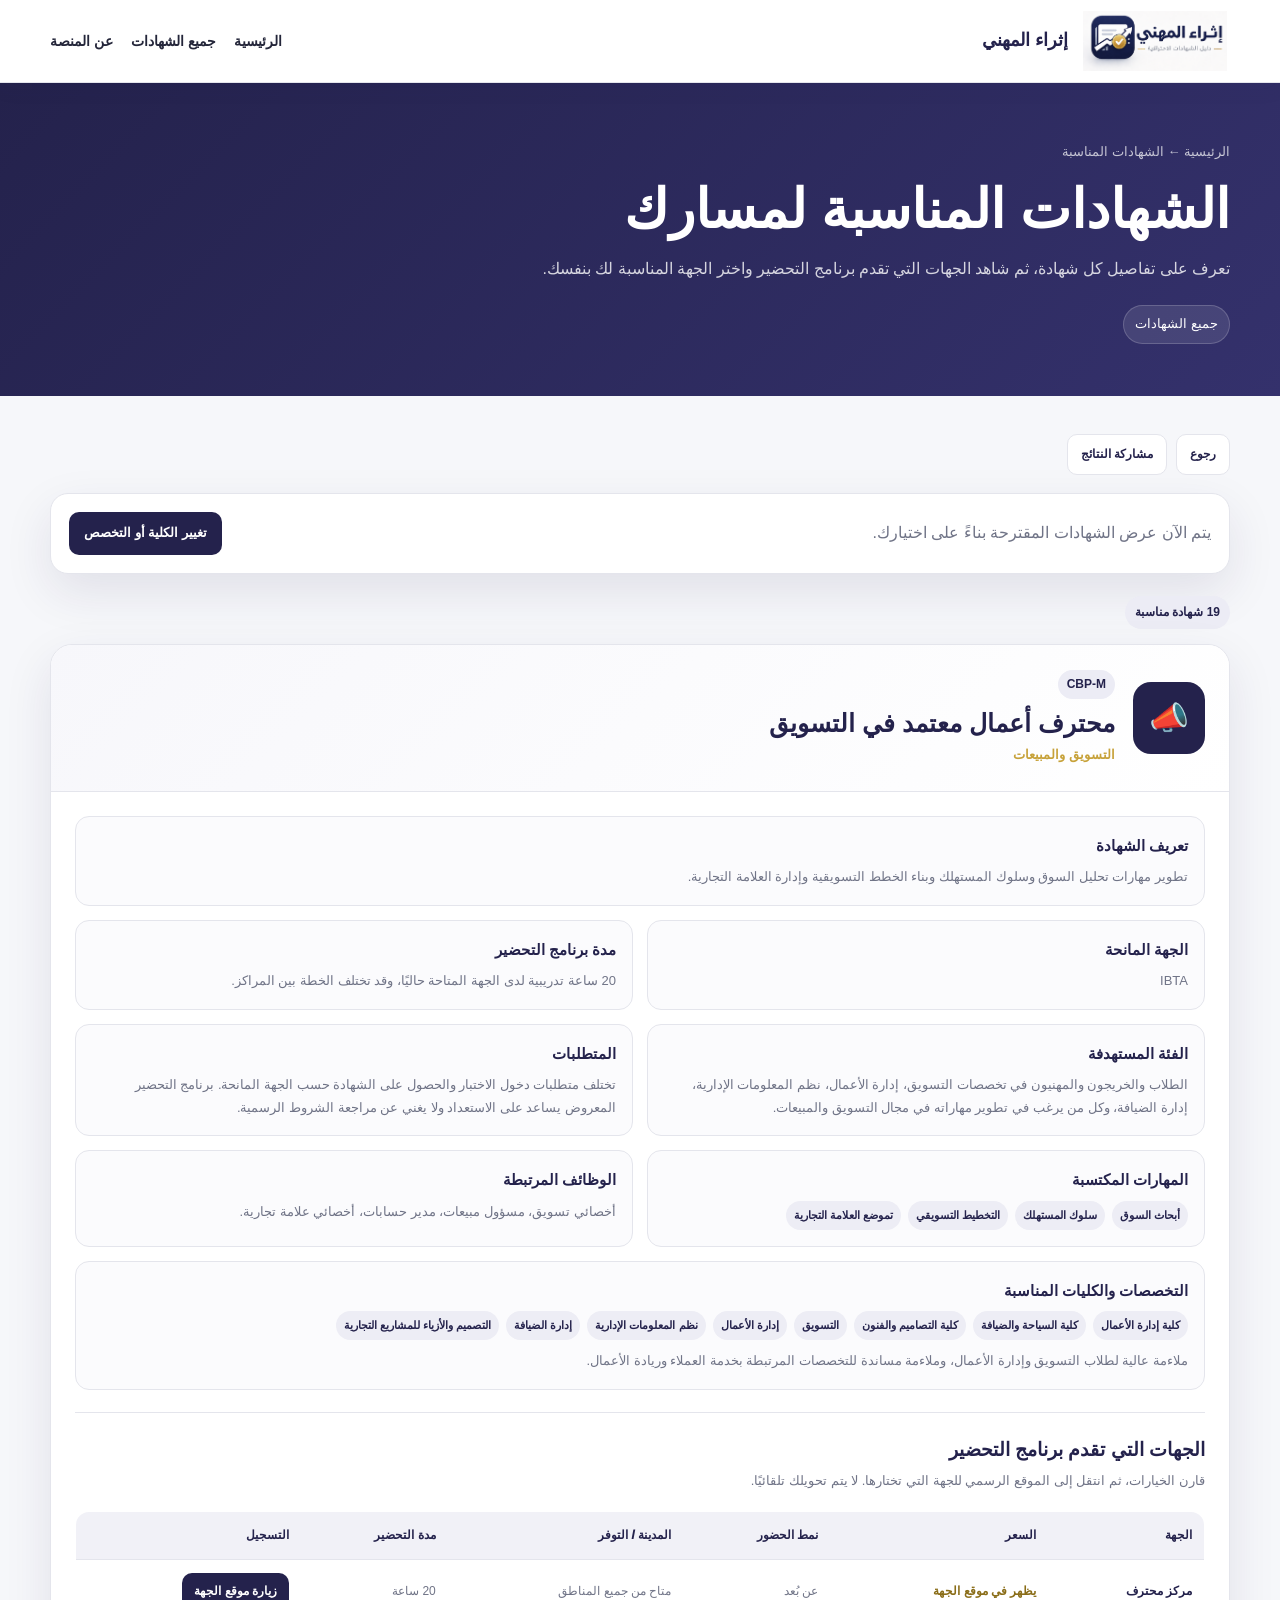
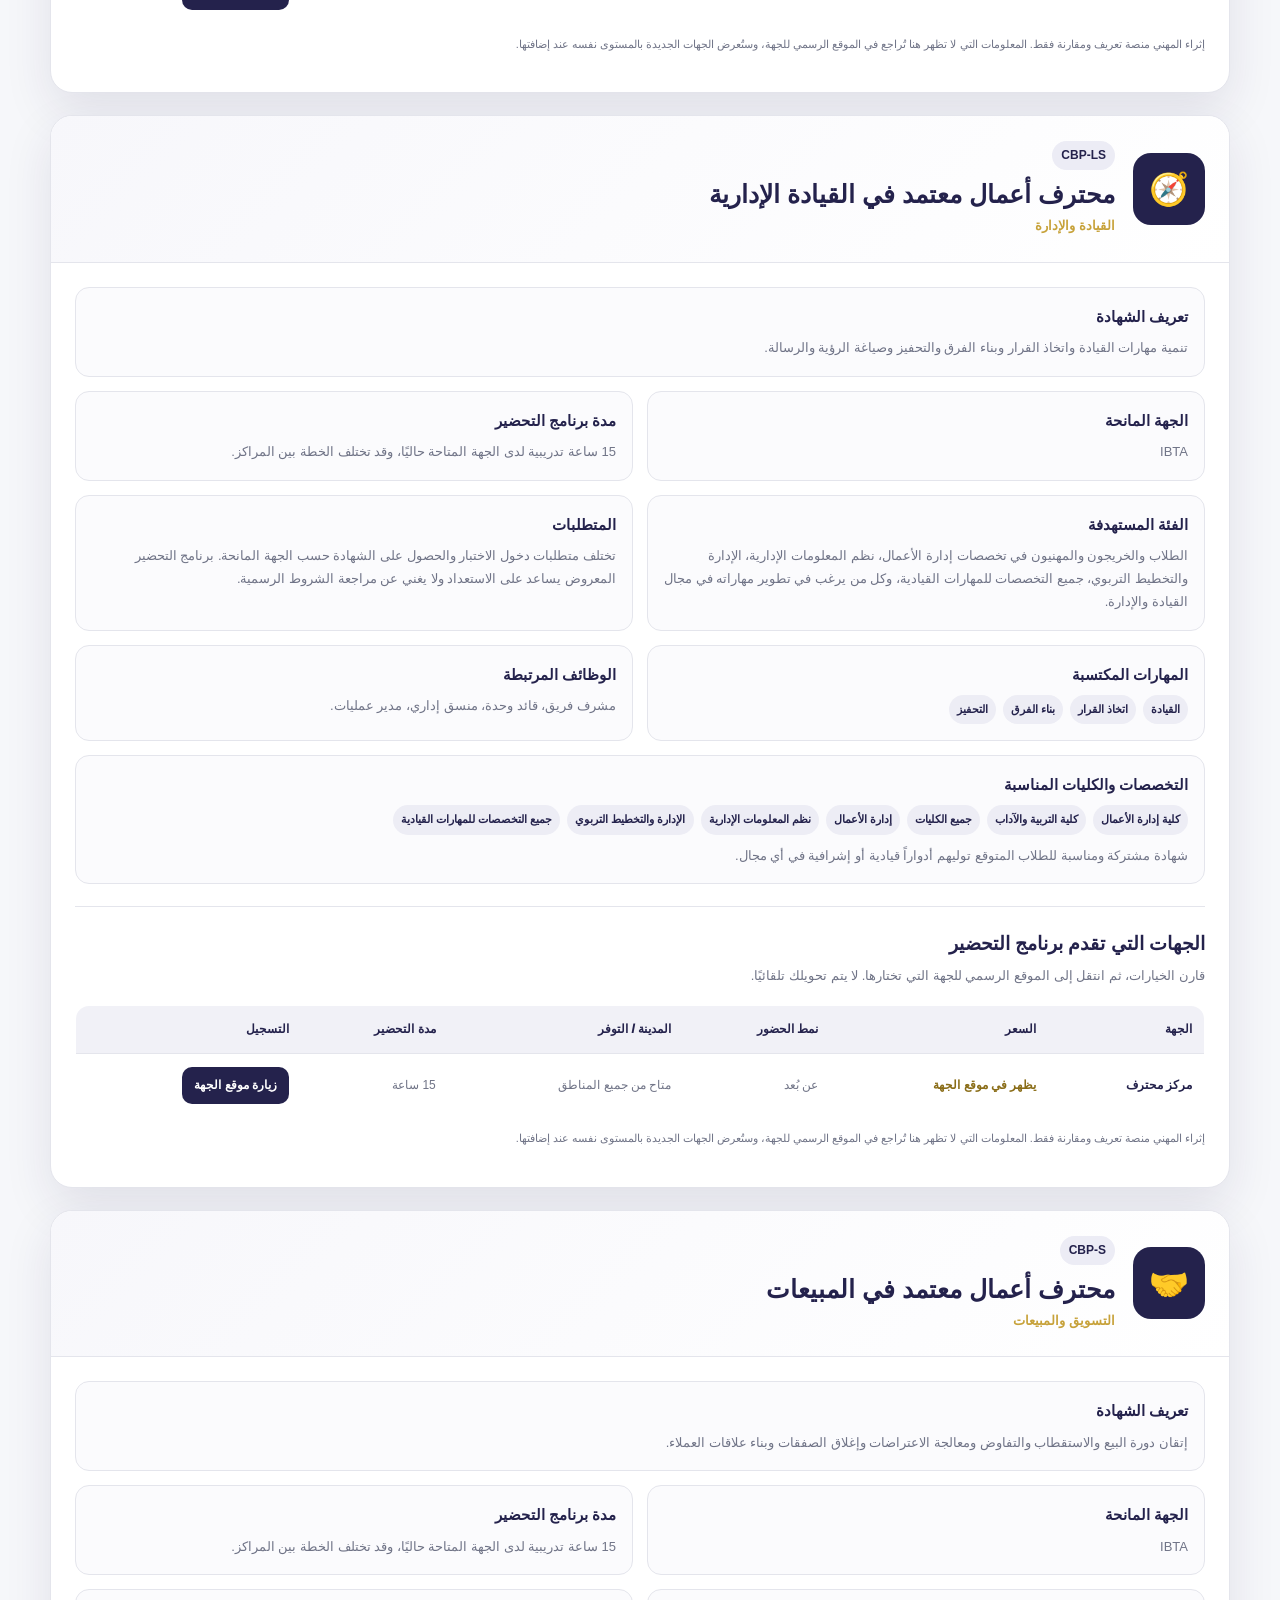
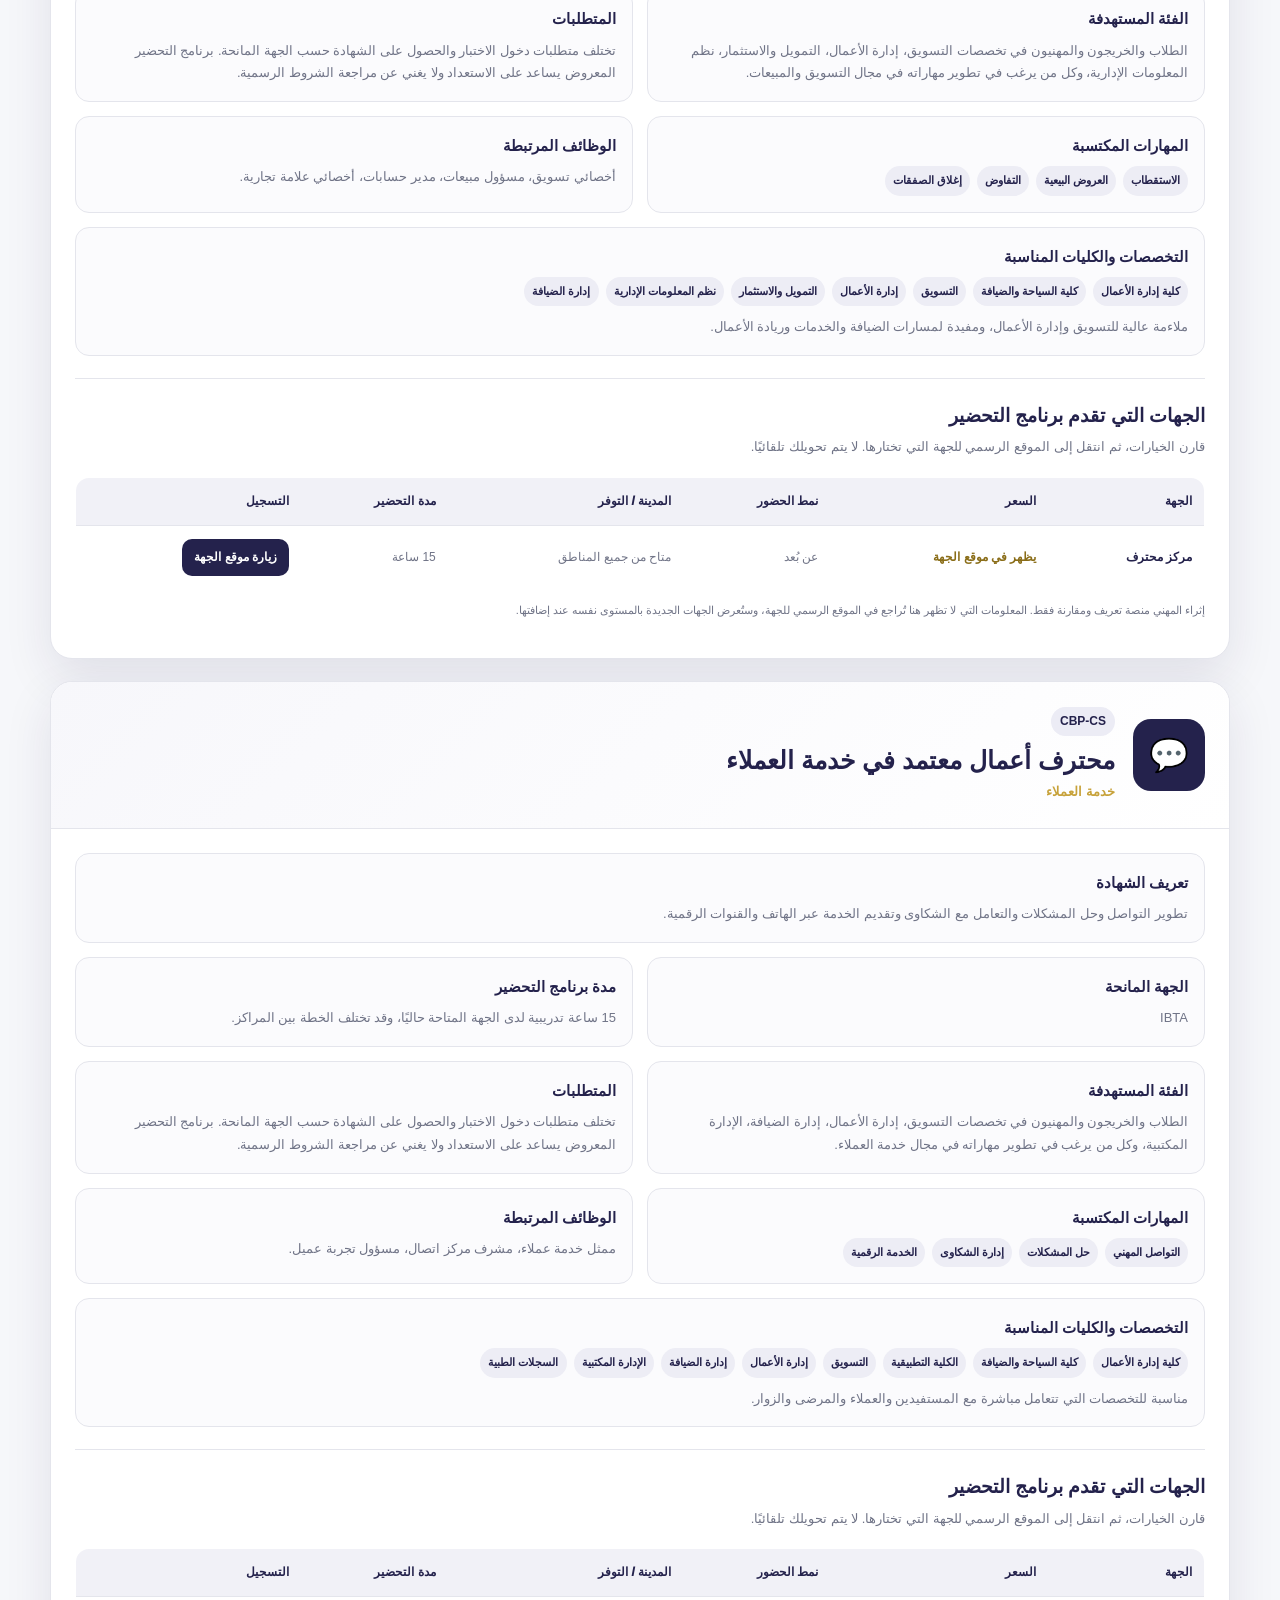
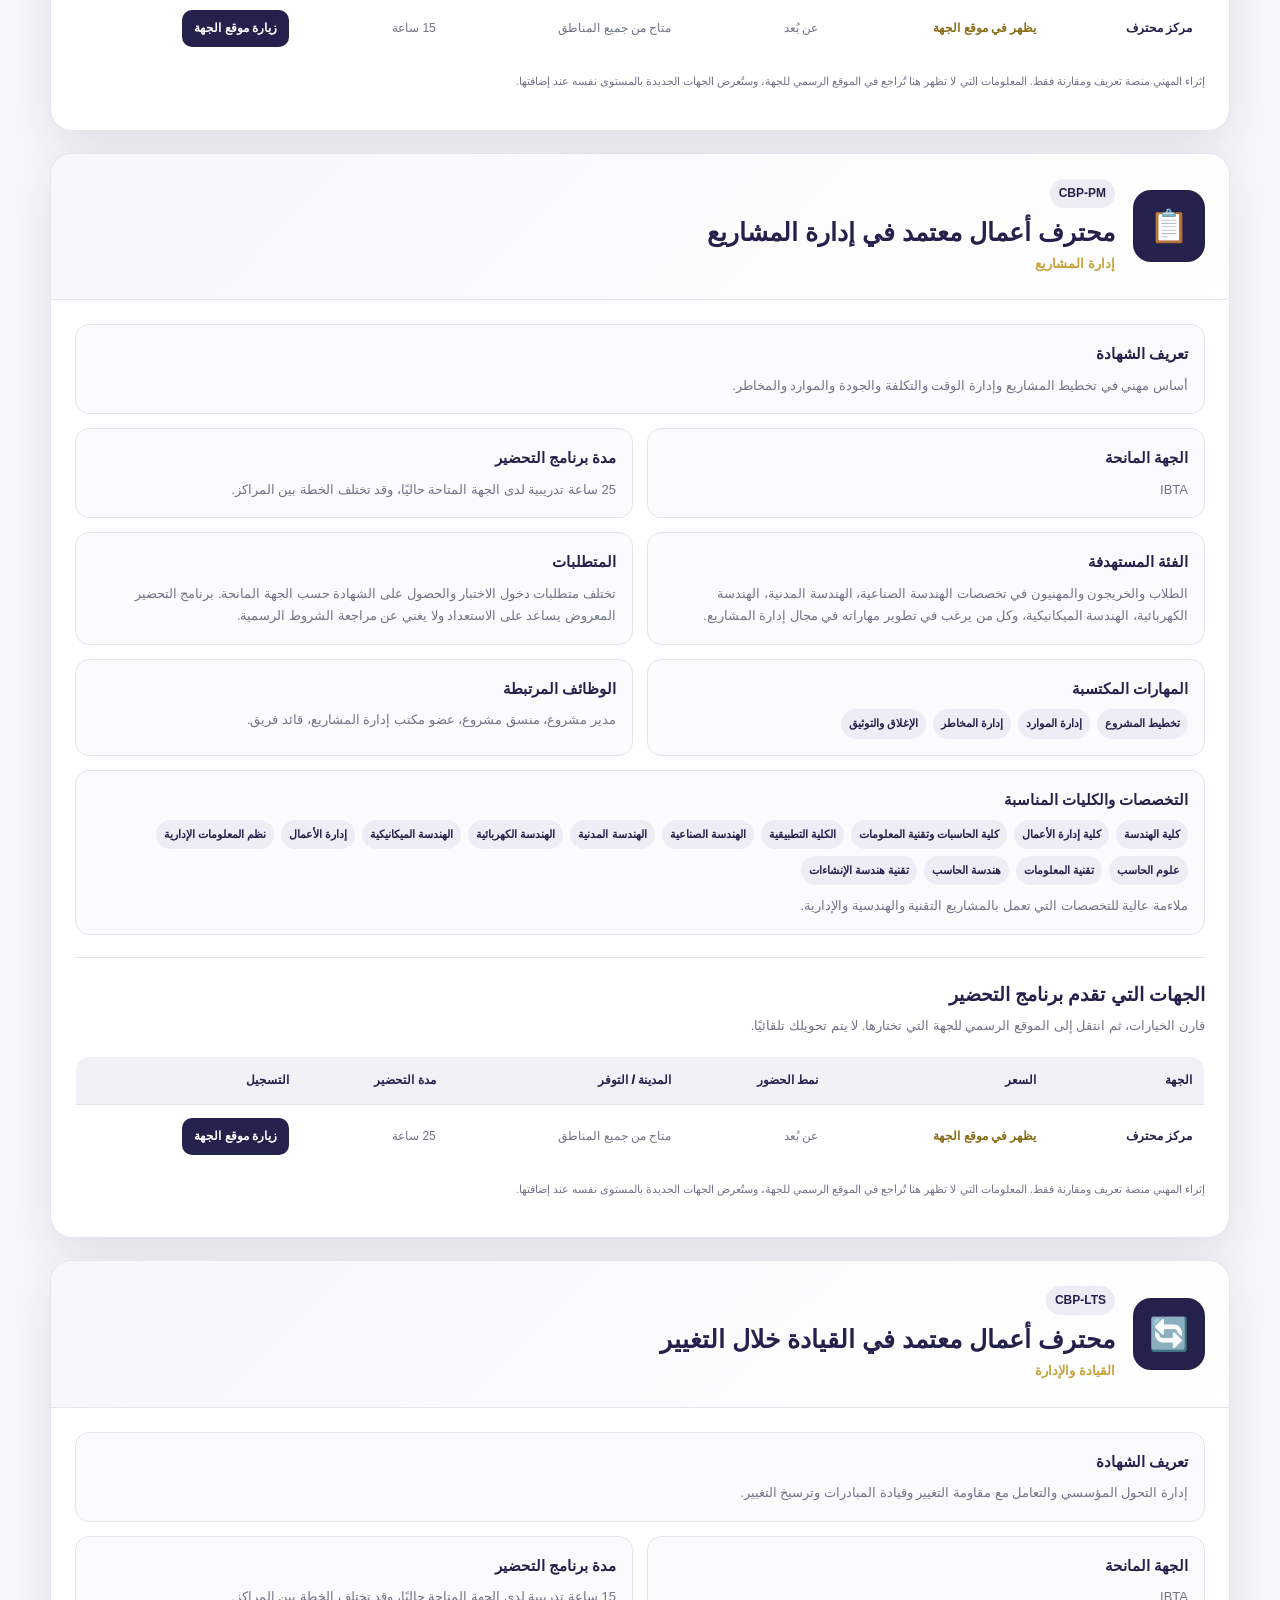
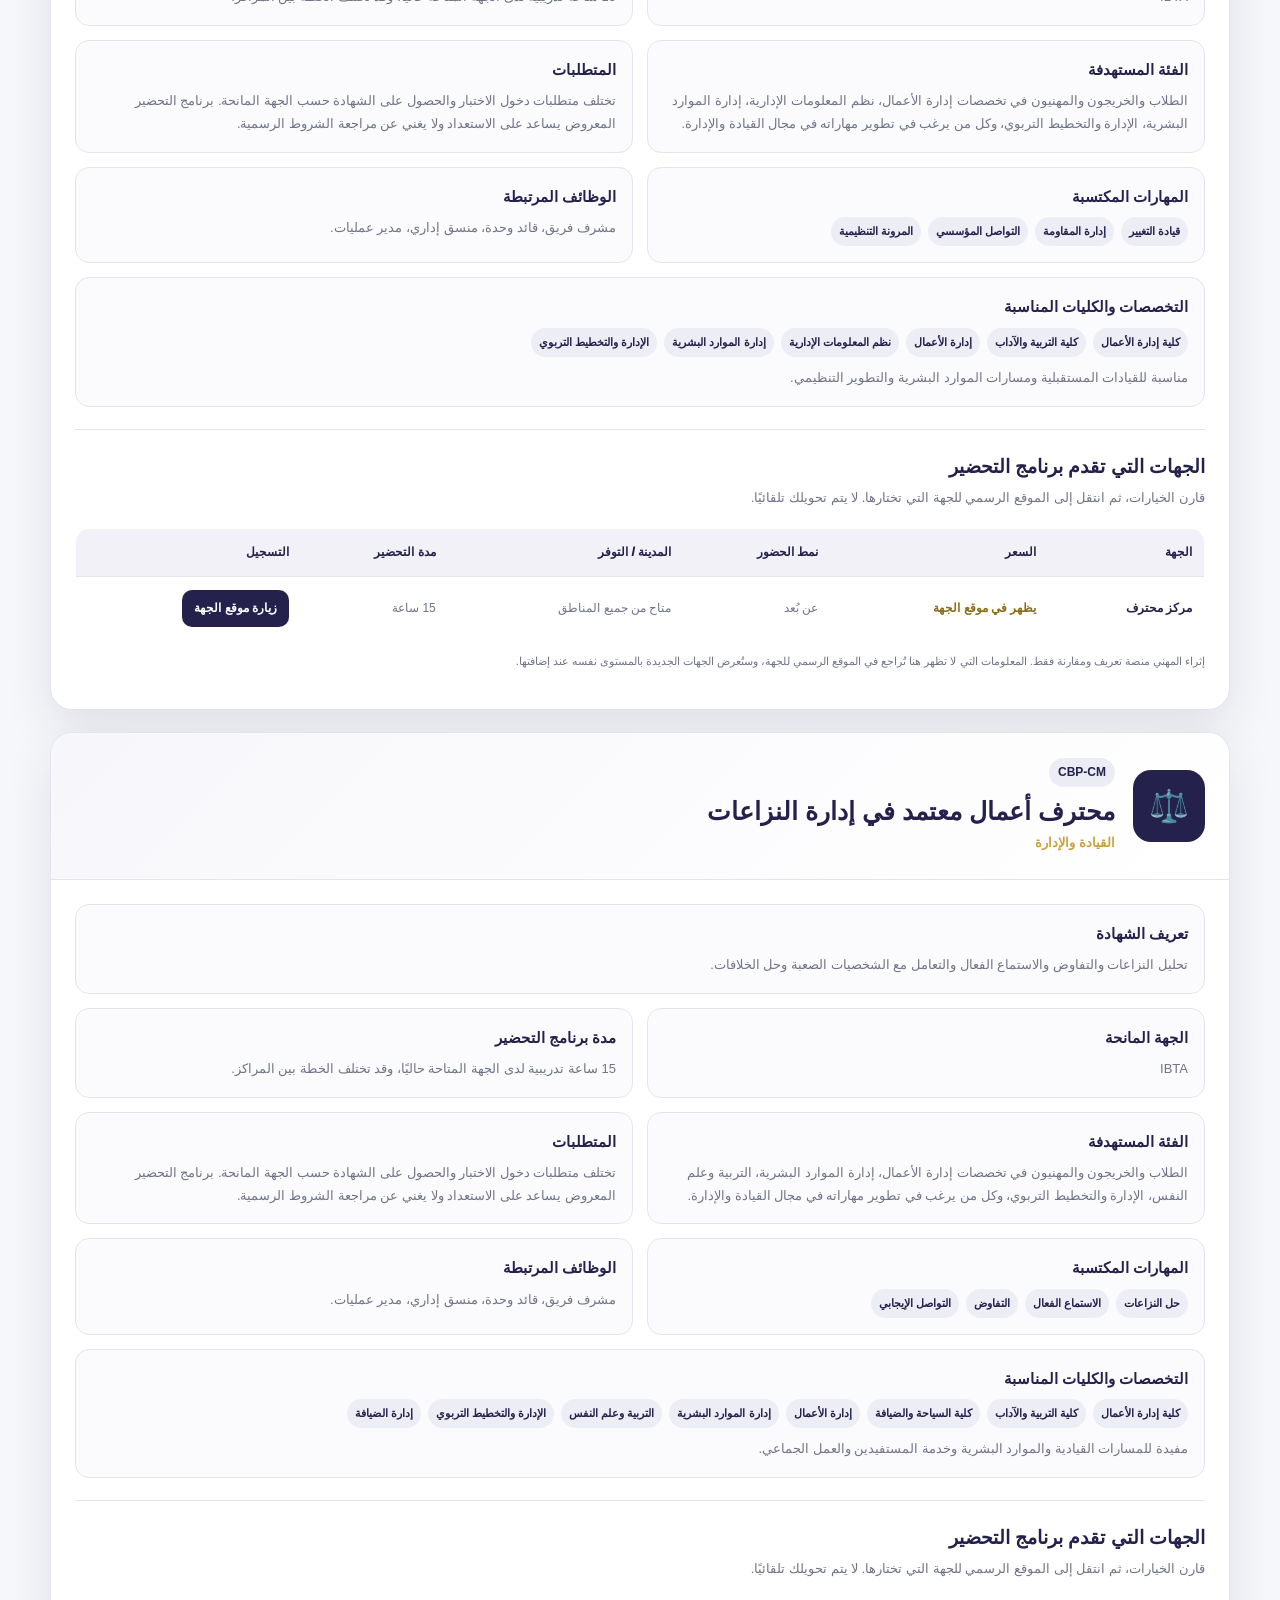
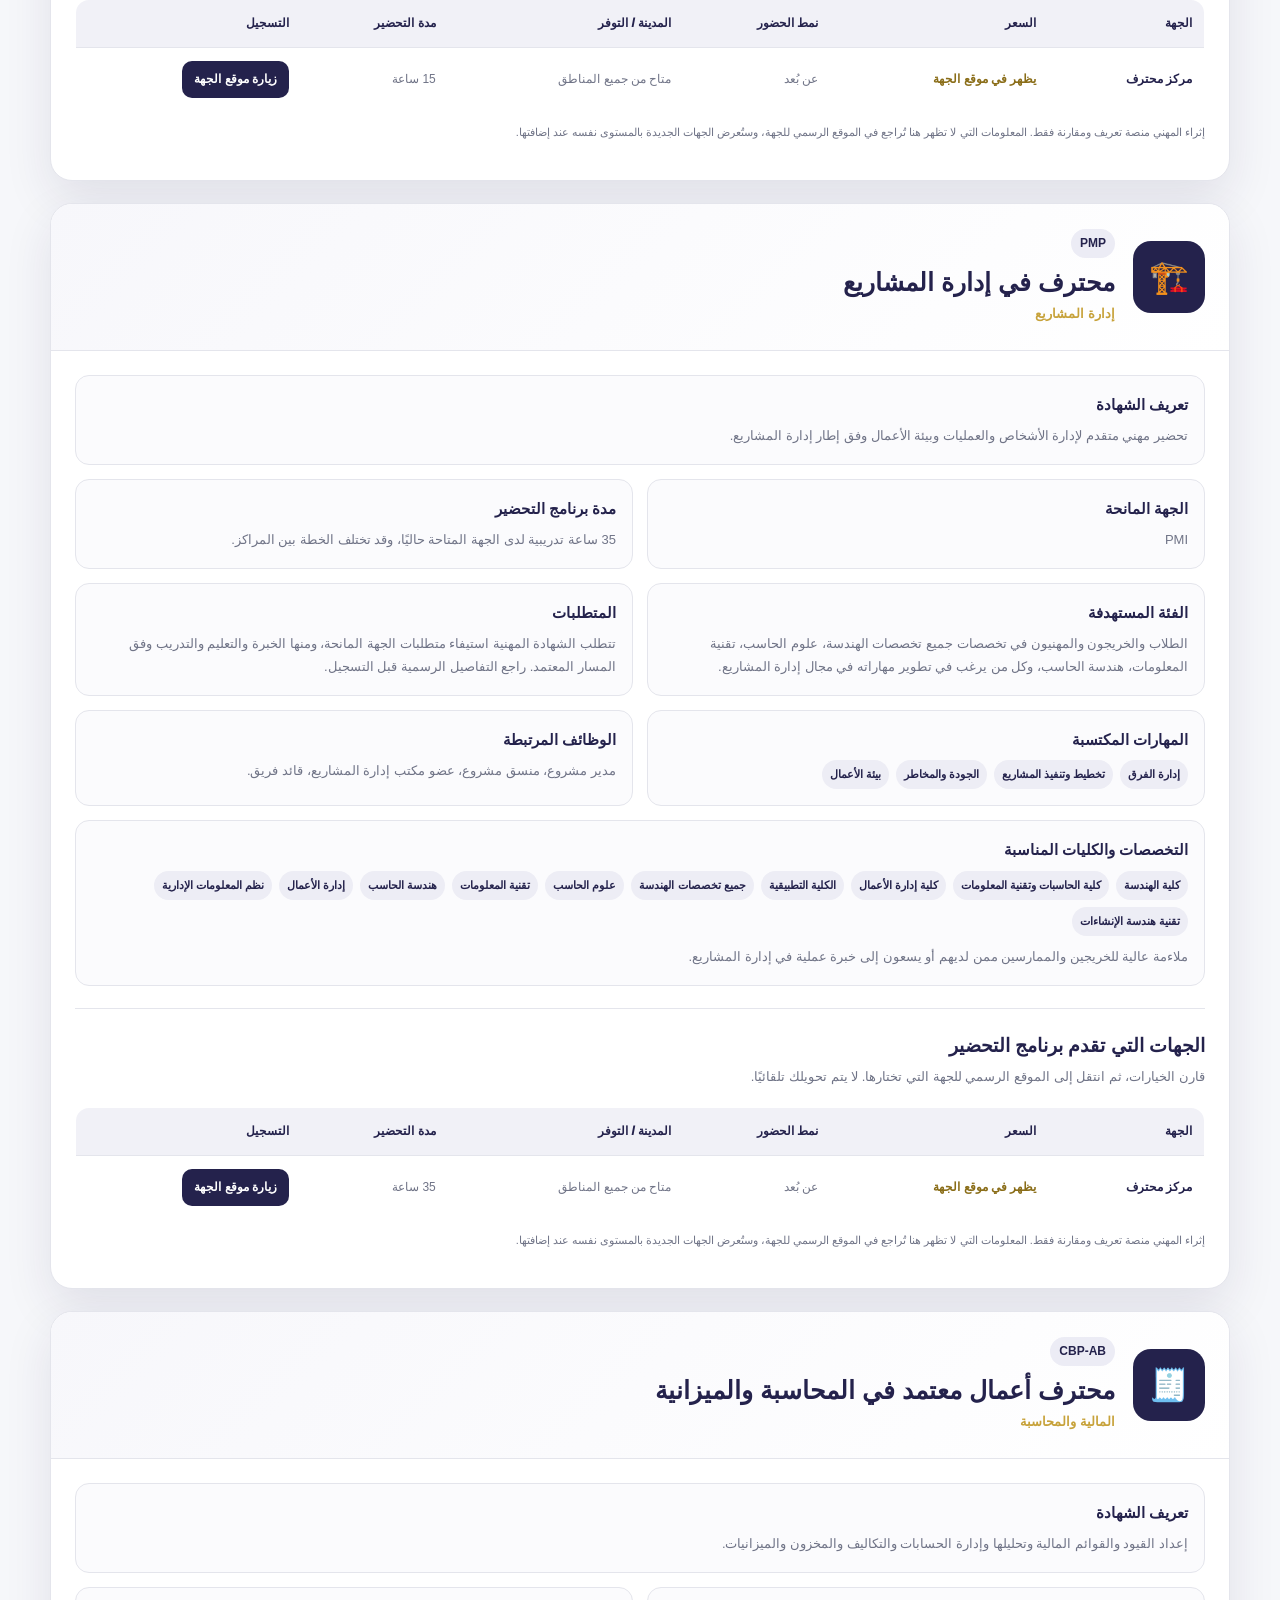
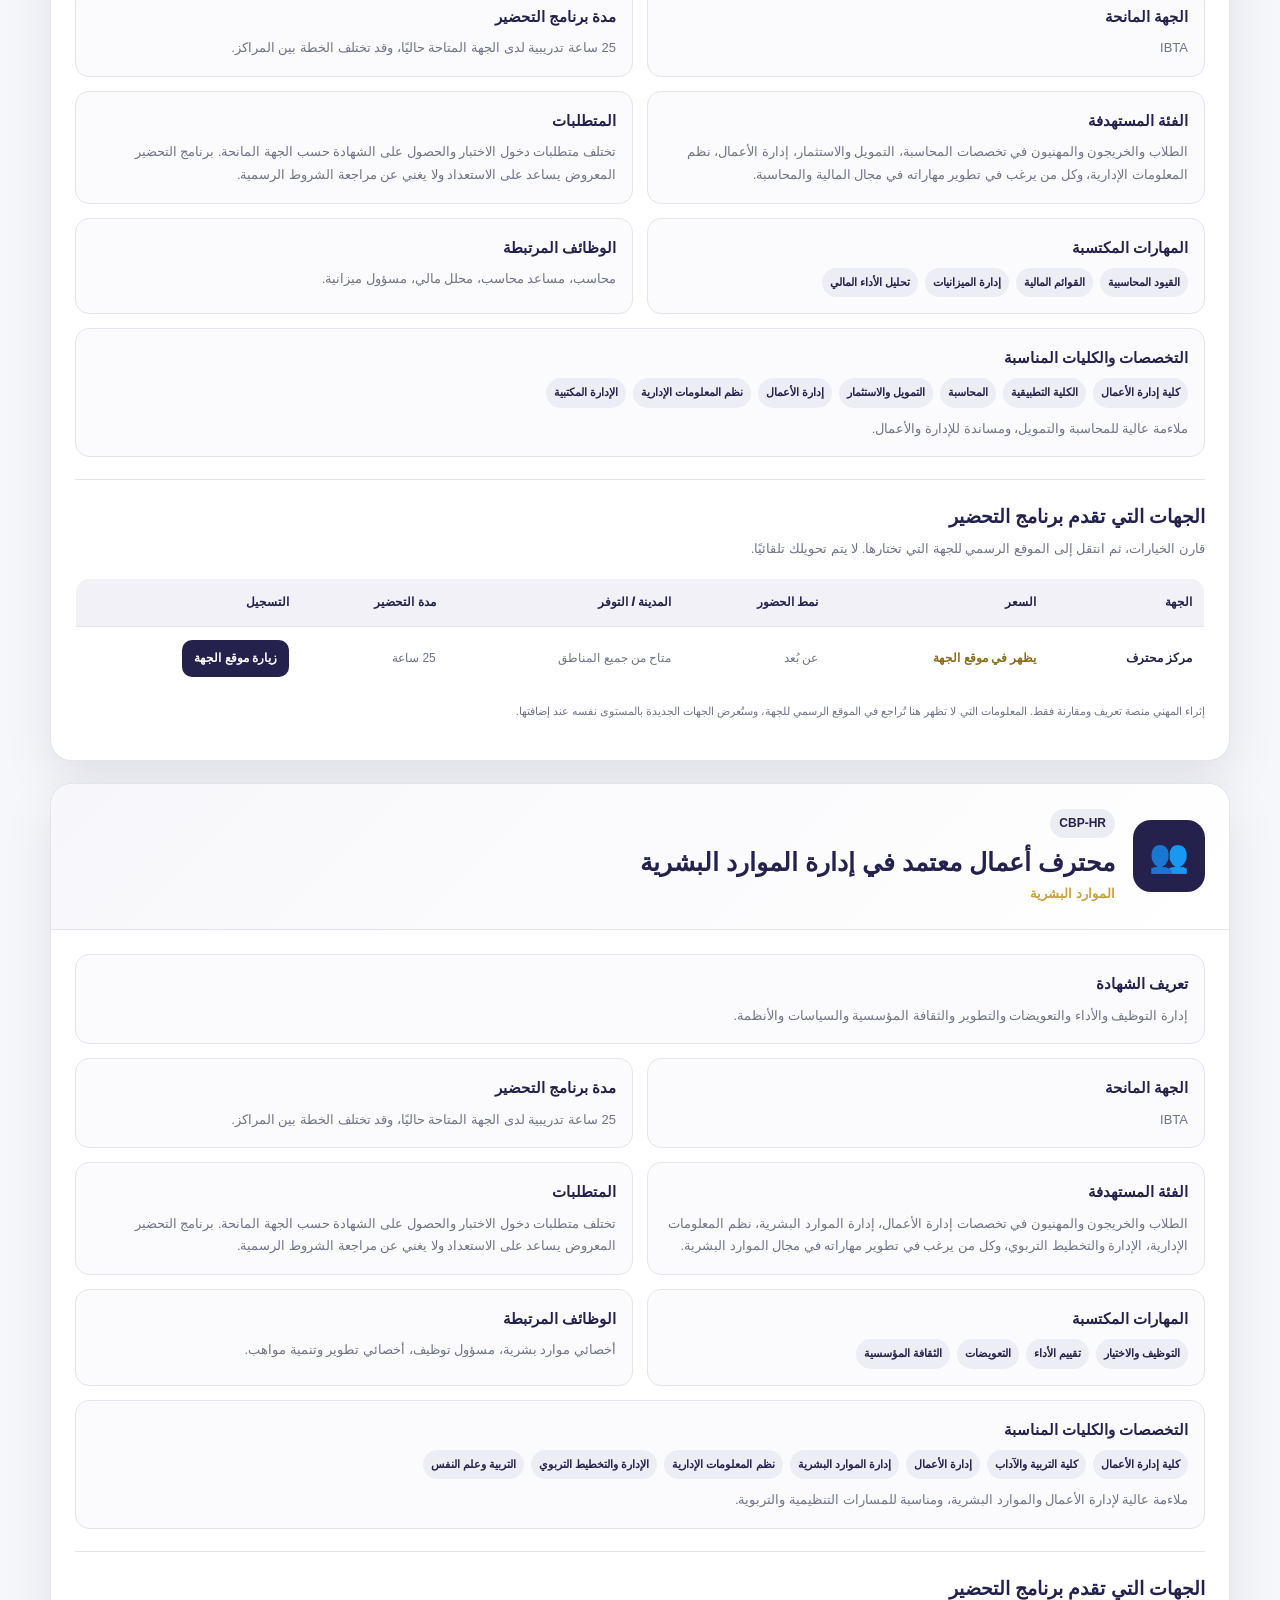
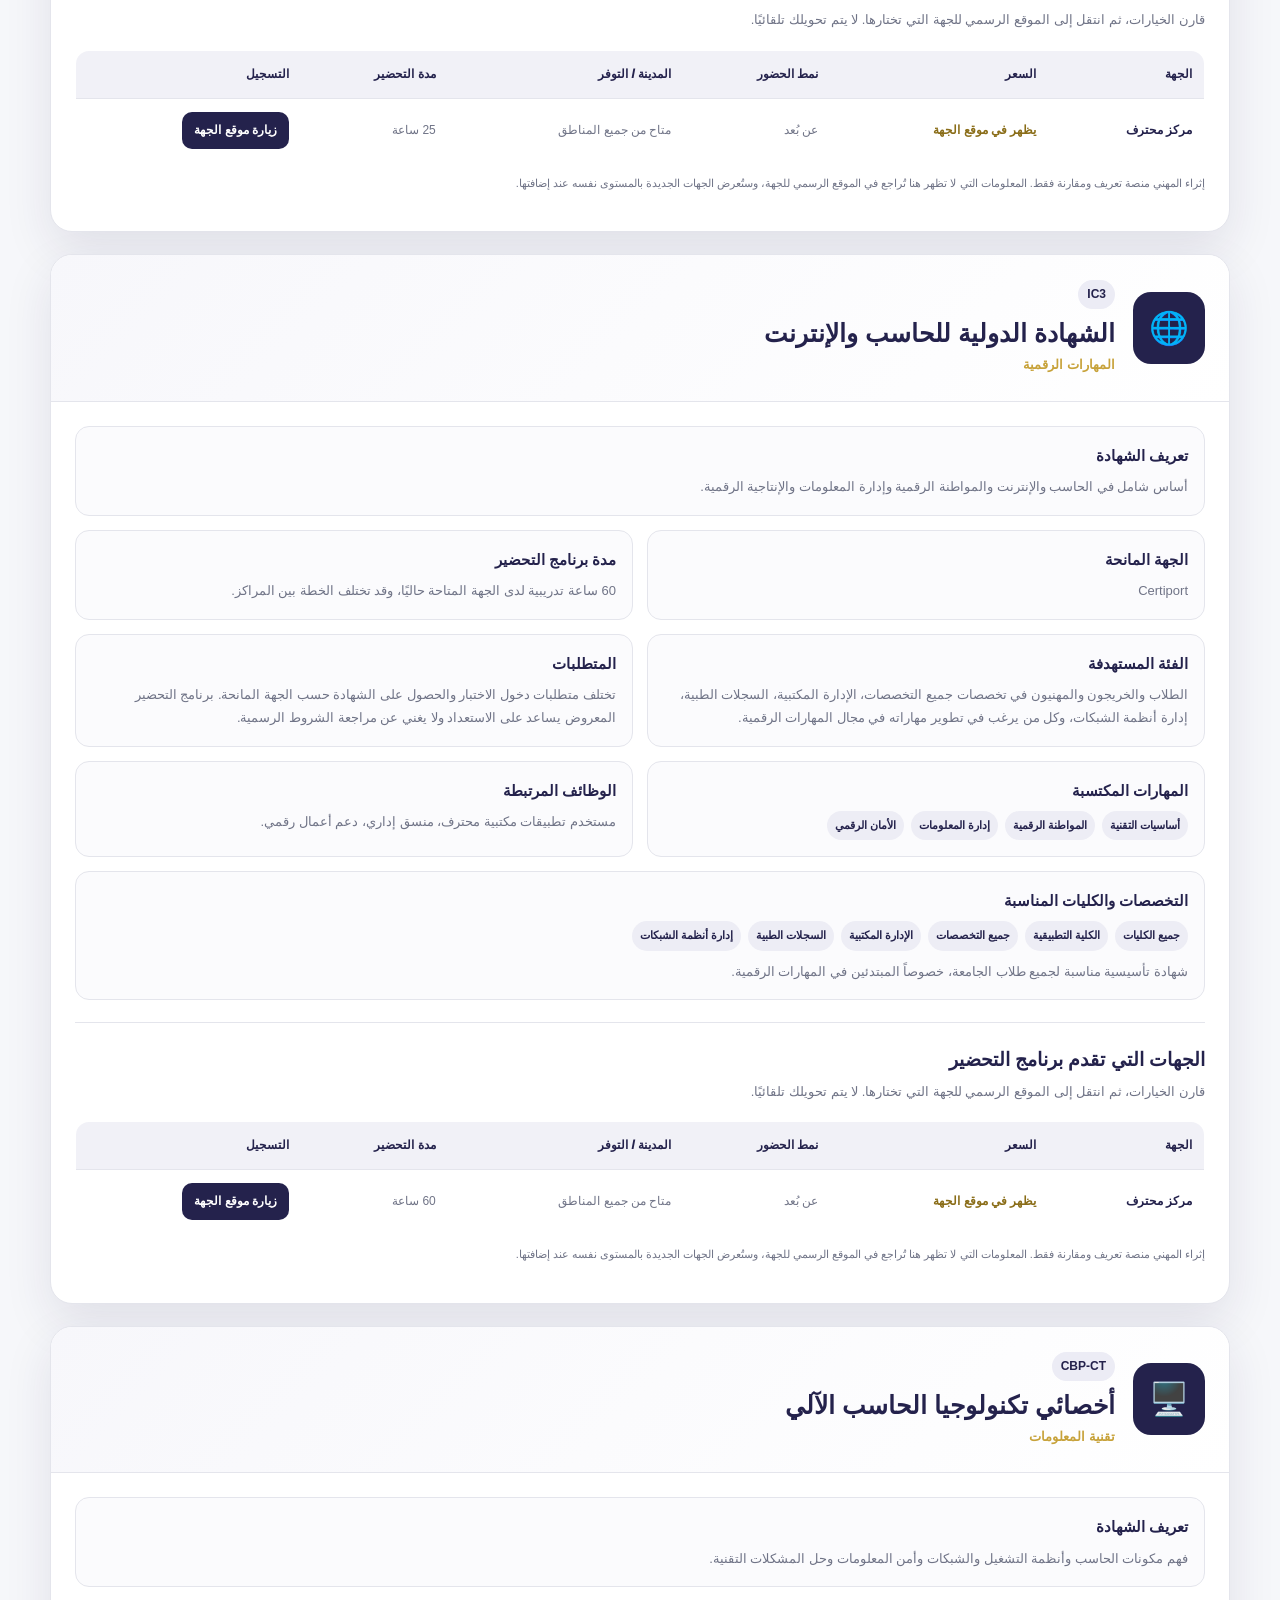
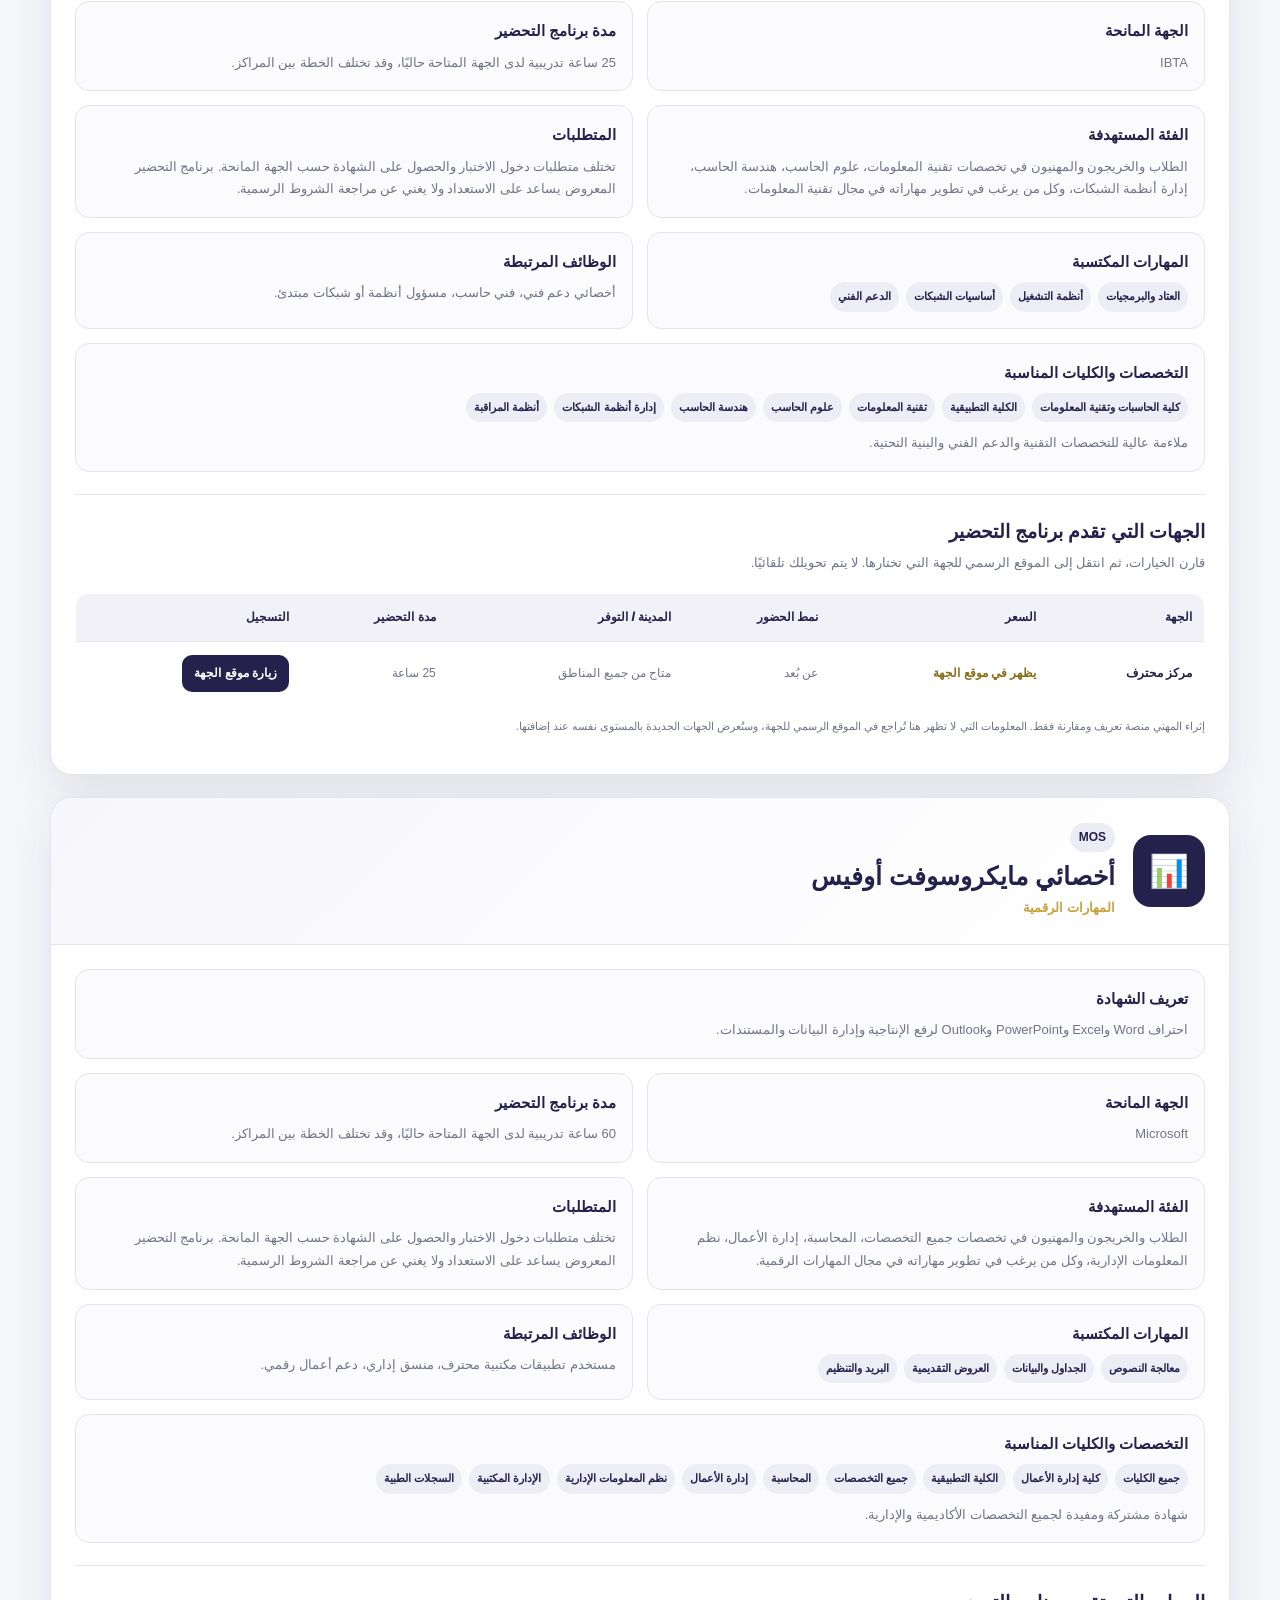
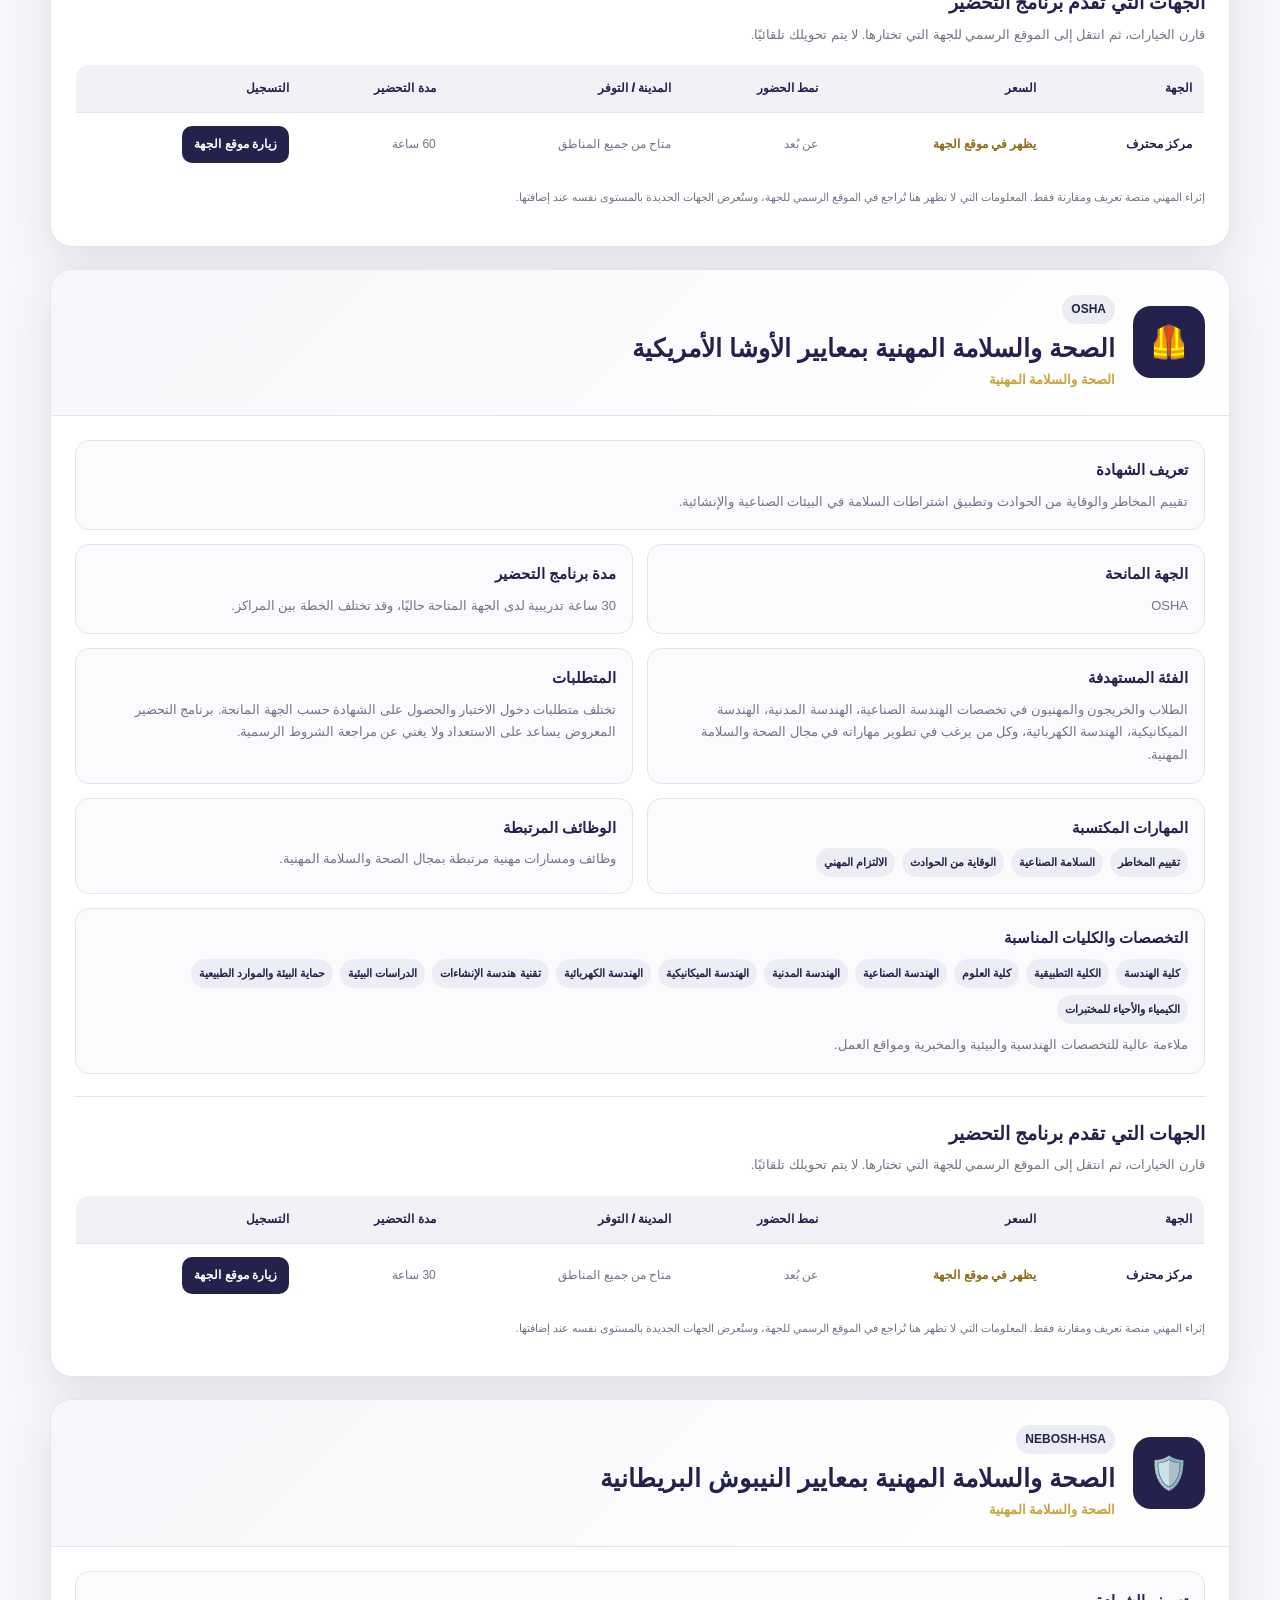
==== commit 05830ce5: "Add files via upload" ====
--- a/results.html
+++ b/results.html
@@ -1,11 +1,11 @@
-<!DOCTYPE html>
-
-<html dir="rtl" lang="ar">
+<!doctype html>
+<html lang="ar" dir="rtl">
 <head>
-<meta charset="utf-8"/>
-<meta content="width=device-width,initial-scale=1" name="viewport"/>
-<meta content="الشهادات الاحترافية المناسبة حسب الكلية والتخصص" name="description"/>
+<meta charset="utf-8">
+<meta name="viewport" content="width=device-width,initial-scale=1">
+<meta name="description" content="الشهادات الاحترافية المناسبة حسب الكلية والتخصص">
 <title>الشهادات المناسبة | إثراء المهني</title>
+<link rel="icon" href="assets/favicon.svg" type="image/svg+xml">
 <style>
 :root{--navy:#24224c;--navy2:#34316c;--gold:#c7a23a;--ink:#24263a;--muted:#707487;--line:#e4e5ec;--bg:#f6f7fa;--white:#fff;--soft:#f0f0f7;--shadow:0 18px 48px rgba(36,34,76,.10)}
 *{box-sizing:border-box}html{scroll-behavior:smooth}body{margin:0;font-family:"Segoe UI",Tahoma,Arial,sans-serif;background:var(--bg);color:var(--ink);line-height:1.75}a{text-decoration:none;color:inherit}button,input,select{font:inherit}.container{width:min(1180px,calc(100% - 32px));margin:auto}
@@ -14,15 +14,16 @@
 .main{padding:38px 0 65px}.toolbar{background:#fff;border:1px solid var(--line);border-radius:18px;padding:18px;box-shadow:var(--shadow);display:grid;grid-template-columns:1fr auto;gap:14px;align-items:center;margin-bottom:22px}.toolbar p{margin:0;color:var(--muted)}.toolbar a{background:var(--navy);color:#fff;padding:10px 15px;border-radius:10px;font-weight:900;font-size:13px}.count{display:inline-block;background:#ececf5;color:var(--navy);padding:6px 10px;border-radius:999px;font-size:12px;font-weight:900;margin-bottom:15px}
 .results{display:grid;gap:22px}.certificate{background:#fff;border:1px solid var(--line);border-radius:22px;overflow:hidden;box-shadow:var(--shadow)}.cert-head{background:linear-gradient(135deg,#f7f7fb,#fff);padding:24px;display:grid;grid-template-columns:auto 1fr;gap:18px;align-items:center;border-bottom:1px solid var(--line)}.cert-icon{width:72px;height:72px;border-radius:18px;background:var(--navy);color:#fff;display:grid;place-items:center;font-size:32px}.cert-code{display:inline-block;background:#ececf5;color:var(--navy);padding:4px 9px;border-radius:999px;font-weight:900;font-size:12px;direction:ltr}.cert-head h2{margin:7px 0 3px;color:var(--navy);font-size:25px;line-height:1.4}.cert-field{color:var(--gold);font-weight:900;font-size:13px}.cert-body{padding:24px}.detail-grid{display:grid;grid-template-columns:repeat(2,minmax(0,1fr));gap:14px}.detail{border:1px solid var(--line);background:#fbfbfd;border-radius:14px;padding:16px}.detail.full{grid-column:1/-1}.detail h3{font-size:15px;margin:0 0 7px;color:var(--navy)}.detail p{margin:0;color:var(--muted);font-size:13px}.detail ul{margin:0;padding-right:18px;color:var(--muted);font-size:13px}.chips{display:flex;gap:7px;flex-wrap:wrap}.chips span{background:#ededf5;color:var(--navy);padding:5px 8px;border-radius:999px;font-size:11px;font-weight:800}
 .providers{margin-top:22px;border-top:1px solid var(--line);padding-top:20px}.providers h3{margin:0;color:var(--navy);font-size:19px}.providers>p{margin:4px 0 14px;color:var(--muted);font-size:13px}.provider-card{display:grid;grid-template-columns:64px 1fr auto;gap:15px;align-items:center;border:1px solid #dcddea;border-radius:16px;padding:16px;background:linear-gradient(135deg,#fff,#f8f8fc)}.provider-logo{width:58px;height:58px;border-radius:15px;background:var(--navy);color:#fff;display:grid;place-items:center;font-weight:950;font-size:21px}.provider-card h4{margin:0 0 4px;color:var(--navy)}.provider-card p{margin:0;color:var(--muted);font-size:12px}.provider-tags{display:flex;gap:6px;flex-wrap:wrap;margin-top:8px}.provider-tags span{background:#ececf5;color:var(--navy);padding:4px 8px;border-radius:999px;font-size:10px;font-weight:800}.visit{display:inline-flex;align-items:center;justify-content:center;background:var(--navy);color:#fff;padding:11px 16px;border-radius:10px;font-weight:900;white-space:nowrap}.visit:hover{background:#171634}.neutral-note{margin-top:11px!important;font-size:11px!important}.empty{display:none;background:#fff;border:1px dashed #c7cad8;border-radius:18px;padding:40px;text-align:center;color:var(--muted)}
+.result-actions{display:flex;gap:9px;flex-wrap:wrap;margin:0 0 18px}.action-btn{border:1px solid var(--line);background:#fff;color:var(--navy);border-radius:10px;padding:9px 13px;font-weight:900;font-size:12px;cursor:pointer}.action-btn:hover{border-color:var(--navy)}.compare-wrap{margin-top:18px;overflow-x:auto}.compare-table{width:100%;border-collapse:collapse;min-width:760px;background:#fff;border:1px solid var(--line);border-radius:14px;overflow:hidden}.compare-table th,.compare-table td{padding:13px 12px;text-align:right;border-bottom:1px solid var(--line);font-size:12px}.compare-table th{background:#f1f1f7;color:var(--navy);font-weight:950}.compare-table td{color:var(--muted)}.compare-table tr:last-child td{border-bottom:0}.compare-table .visit{padding:8px 12px}.missing{color:#8a6d18;font-weight:800}.policy-links{margin-top:10px;display:flex;gap:14px;justify-content:center;flex-wrap:wrap}.policy-links a{color:rgba(255,255,255,.8);text-decoration:underline}
 .footer{background:var(--navy);color:#fff;padding:25px 0;text-align:center;font-size:12px}.footer p{margin:0;color:rgba(255,255,255,.78)}
 @media(max-width:760px){.head{height:72px}.brand img{width:125px}.brand b,.nav{display:none}.hero{padding:42px 0}.toolbar{grid-template-columns:1fr}.toolbar a{text-align:center}.cert-head{grid-template-columns:58px 1fr;padding:18px}.cert-icon{width:56px;height:56px;font-size:26px}.cert-head h2{font-size:20px}.cert-body{padding:17px}.detail-grid{grid-template-columns:1fr}.detail.full{grid-column:auto}.provider-card{grid-template-columns:54px 1fr}.provider-logo{width:50px;height:50px}.visit{grid-column:1/-1;width:100%}}
 </style>
-<link href="assets/favicon.svg" rel="icon" type="image/svg+xml"/><link href="assets/theme.css" rel="stylesheet"/></head>
+</head>
 <body>
-<header class="header"><div class="container head"><a class="brand ethraa-brand" href="index.html" aria-label="إثراء المهني - الصفحة الرئيسية"><img class="ethraa-brand__icon" src="assets/ethraa-icon.svg" alt=""><span class="ethraa-brand__copy"><strong class="ethraa-brand__name">إثراء المهني</strong><span class="ethraa-brand__tagline">دليل الشهادات الاحترافية</span></span></a><nav class="nav"><a href="index.html">الرئيسية</a><a href="results.html">جميع الشهادات</a><a href="platforms.html">الجهات المتاحة</a></nav></div></header>
+<header class="header"><div class="container head"><a class="brand" href="index.html"><img src="assets/ethraa-logo.png" alt="شعار إثراء المهني"><b>إثراء المهني</b></a><nav class="nav"><a href="index.html">الرئيسية</a><a href="results.html">جميع الشهادات</a><a href="index.html#about">عن المنصة</a></nav></div></header>
 <section class="hero"><div class="container"><div class="crumb">الرئيسية ← الشهادات المناسبة</div><h1>الشهادات المناسبة لمسارك</h1><p>تعرف على تفاصيل كل شهادة، ثم شاهد الجهات التي تقدم برنامج التحضير واختر الجهة المناسبة لك بنفسك.</p><div class="selection" id="selection"></div></div></section>
-<main class="main" id="results"><div class="container"><div class="toolbar"><p id="intro">يتم الآن عرض الشهادات المقترحة بناءً على اختيارك.</p><a href="index.html#home">تغيير الكلية أو التخصص</a></div><span class="count" id="count"></span><section class="results" id="resultsList"></section><div class="empty" id="empty"><b>لا توجد شهادات مطابقة لهذا الاختيار حاليًا.</b><br/>جرّب اختيار تخصص آخر أو استعرض جميع الشهادات.</div></div></main>
-<footer class="footer"><div class="container"><p>إثراء المهني منصة تعريف ومقارنة، والتسجيل النهائي يتم في الموقع الرسمي للجهة التي يختارها المستفيد.</p></div></footer>
+<main class="main" id="results"><div class="container"><div class="result-actions"><button class="action-btn" type="button" onclick="history.length>1?history.back():location.href='index.html'">رجوع</button><button class="action-btn" id="sharePage" type="button">مشاركة النتائج</button></div><div class="toolbar"><p id="intro">يتم الآن عرض الشهادات المقترحة بناءً على اختيارك.</p><a href="index.html#home">تغيير الكلية أو التخصص</a></div><span class="count" id="count"></span><section class="results" id="resultsList"></section><div class="empty" id="empty"><b>لا توجد شهادات مطابقة لهذا الاختيار حاليًا.</b><br>جرّب اختيار تخصص آخر أو استعرض جميع الشهادات.</div></div></main>
+<footer class="footer"><div class="container"><p>إثراء المهني منصة تعريف ومقارنة، والتسجيل النهائي يتم في الموقع الرسمي للجهة التي يختارها المستفيد.</p><div class="policy-links"><a href="privacy.html">سياسة الخصوصية</a><a href="terms.html">شروط الاستخدام</a></div></div></footer>
 <script>
 window.CERTIFICATES = [
       {
@@ -217,9 +218,9 @@
       <section class="detail"><h3>الوظائف المرتبطة</h3><p>${jobs(c)}</p></section>
       <section class="detail full"><h3>التخصصات والكليات المناسبة</h3><div class="chips">${[...c.colleges,...c.majors].map(x=>`<span>${x}</span>`).join('')}</div><p style="margin-top:10px">${c.fit}</p></section>
     </div>
-    <section class="providers"><h3>الجهات التي تقدم برنامج التحضير</h3><p>اختر الجهة المناسبة لك. لا يتم تحويلك لأي جهة تلقائيًا.</p>
-      <article class="provider-card"><div class="provider-logo">م</div><div><h4>مركز محترف</h4><p>الجهة المتاحة حاليًا لتقديم برنامج التحضير لهذه الشهادة.</p><div class="provider-tags"><span>السعر: يظهر في موقع الجهة</span><span>النمط: عن بُعد</span><span>الموقع: متاح من جميع المناطق</span><span>${c.hours} ساعة</span></div></div><a class="visit" href="${providerUrl}" target="_blank" rel="noopener noreferrer">زيارة موقع الجهة</a></article>
-      <p class="neutral-note">عند إضافة جهات جديدة ستظهر هنا بنفس المستوى ليقارن المستفيد بينها ويختار بنفسه.</p>
+    <section class="providers"><h3>الجهات التي تقدم برنامج التحضير</h3><p>قارن الخيارات، ثم انتقل إلى الموقع الرسمي للجهة التي تختارها. لا يتم تحويلك تلقائيًا.</p>
+      <div class="compare-wrap"><table class="compare-table"><thead><tr><th>الجهة</th><th>السعر</th><th>نمط الحضور</th><th>المدينة / التوفر</th><th>مدة التحضير</th><th>التسجيل</th></tr></thead><tbody><tr><td><b style="color:var(--navy)">مركز محترف</b></td><td><span class="missing">يظهر في موقع الجهة</span></td><td>عن بُعد</td><td>متاح من جميع المناطق</td><td>${c.hours} ساعة</td><td><a class="visit" href="${providerUrl}" target="_blank" rel="noopener noreferrer">زيارة موقع الجهة</a></td></tr></tbody></table></div>
+      <p class="neutral-note">إثراء المهني منصة تعريف ومقارنة فقط. المعلومات التي لا تظهر هنا تُراجع في الموقع الرسمي للجهة، وستُعرض الجهات الجديدة بالمستوى نفسه عند إضافتها.</p>
     </section>
   </div>
 </article>`}
@@ -231,6 +232,12 @@
 if(!certificates.length){
   document.getElementById('intro').innerHTML='<b>تعذر تحميل بيانات الشهادات.</b> استخدم النسخة الكاملة من الموقع وتأكد من رفع جميع الملفات.';
 }
+
+const shareBtn=document.getElementById('sharePage');
+if(shareBtn){shareBtn.addEventListener('click',async()=>{
+  const data={title:document.title,text:'الشهادات الاحترافية المناسبة لمساري على إثراء المهني',url:location.href};
+  try{if(navigator.share){await navigator.share(data)}else{await navigator.clipboard.writeText(location.href);shareBtn.textContent='تم نسخ الرابط'}}catch(e){}
+});}
 </script>
 </body>
 </html>
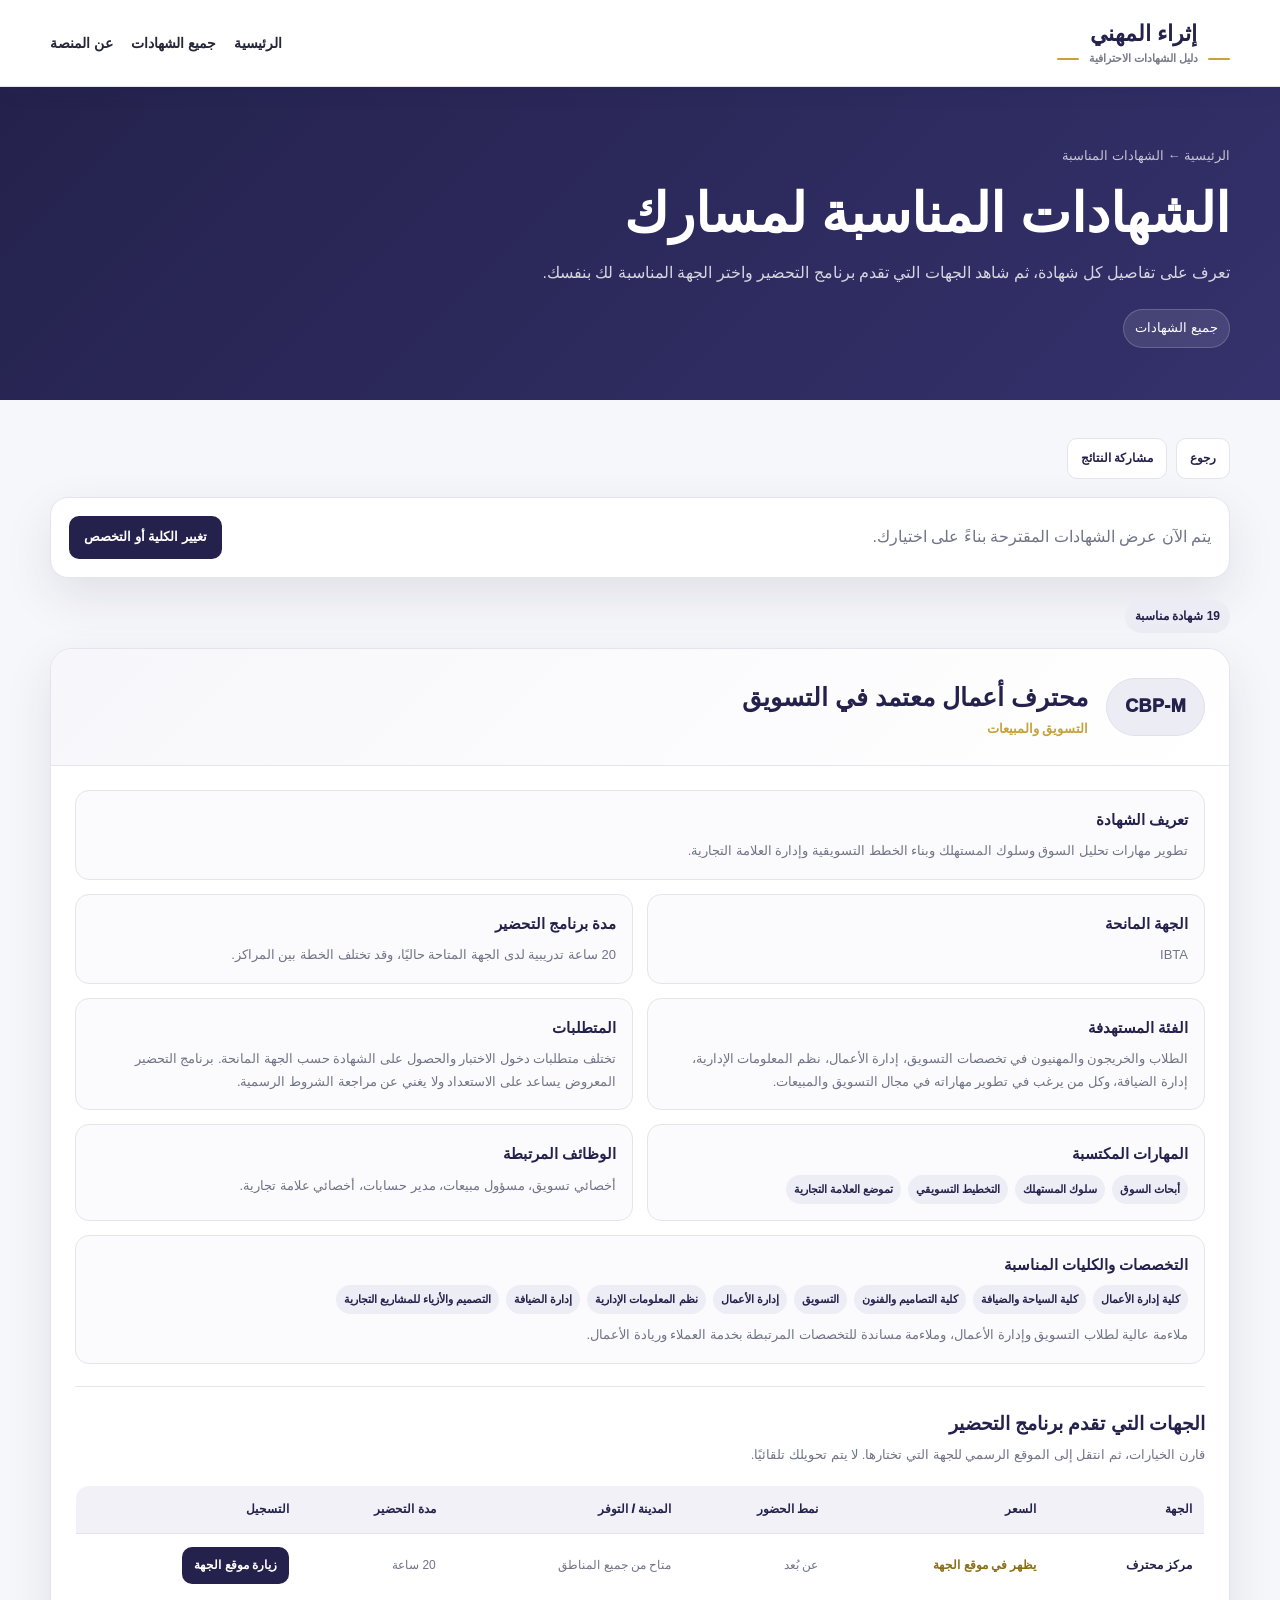
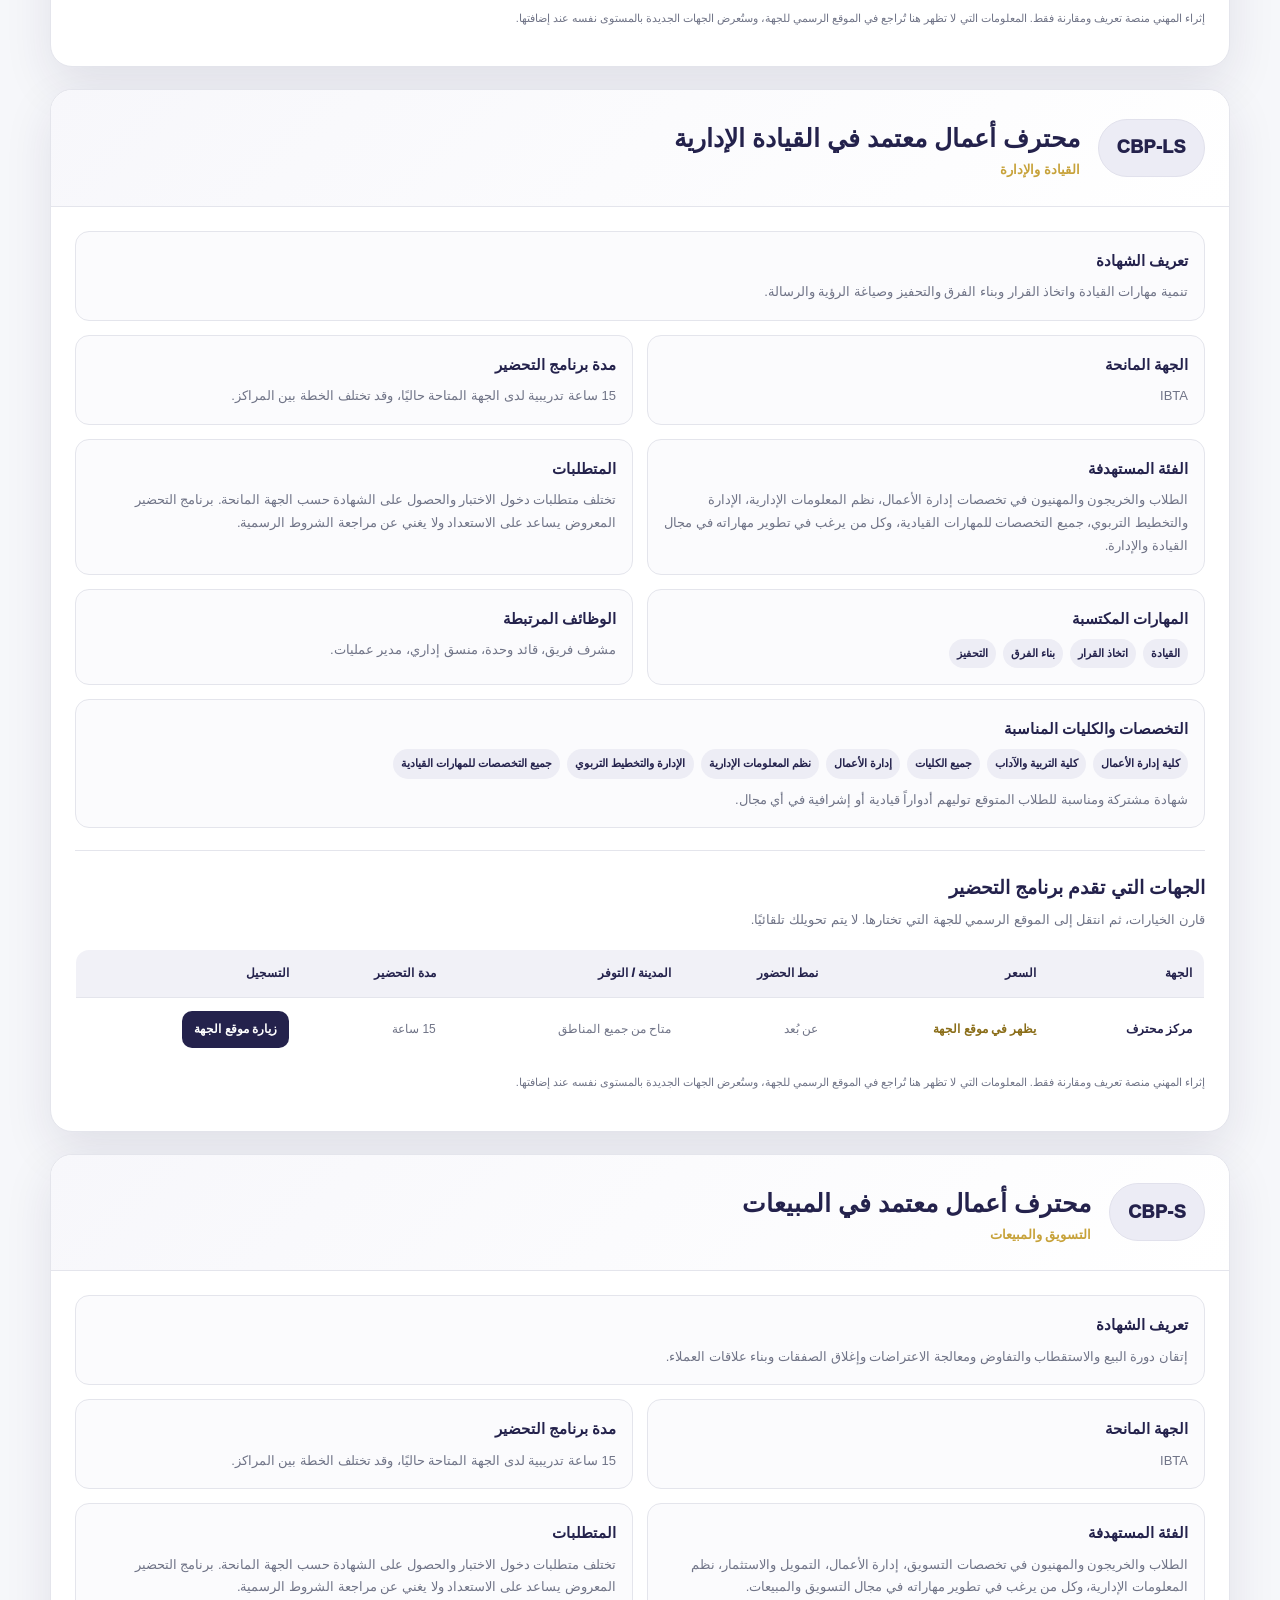
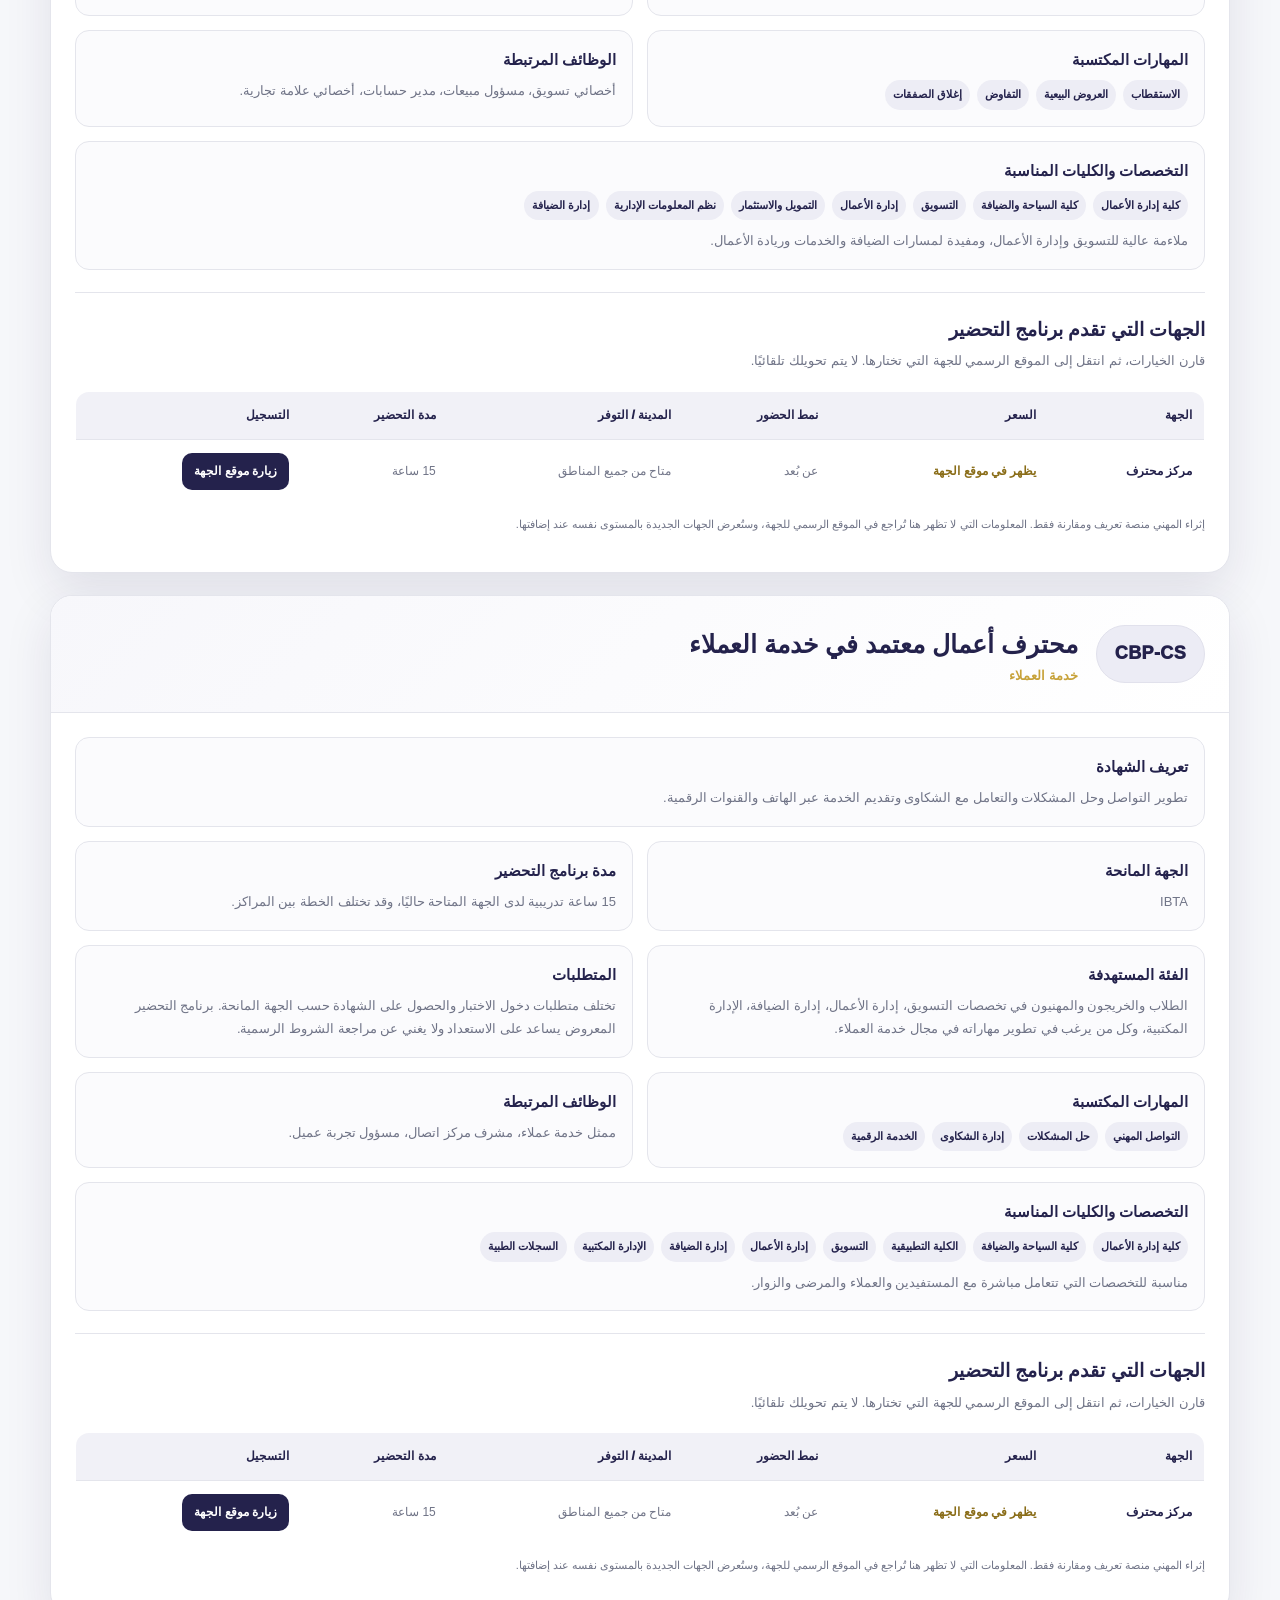
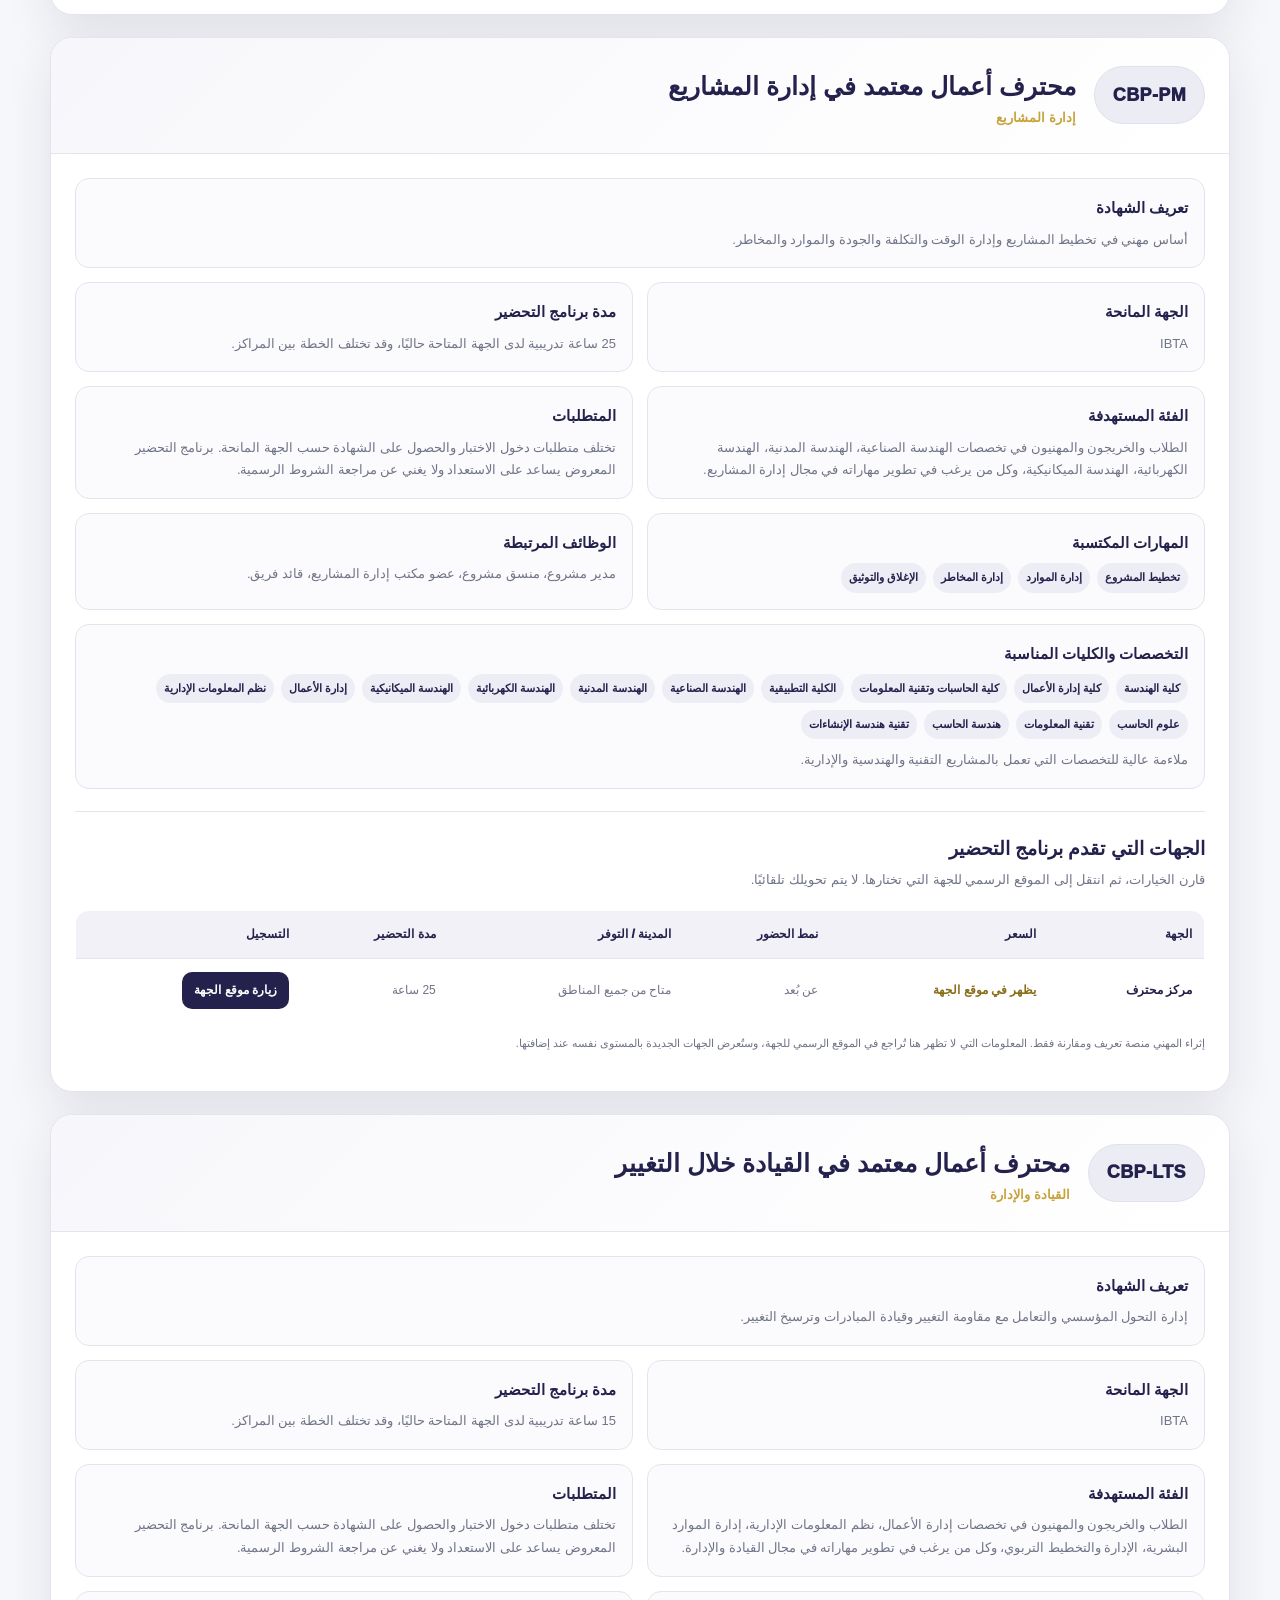
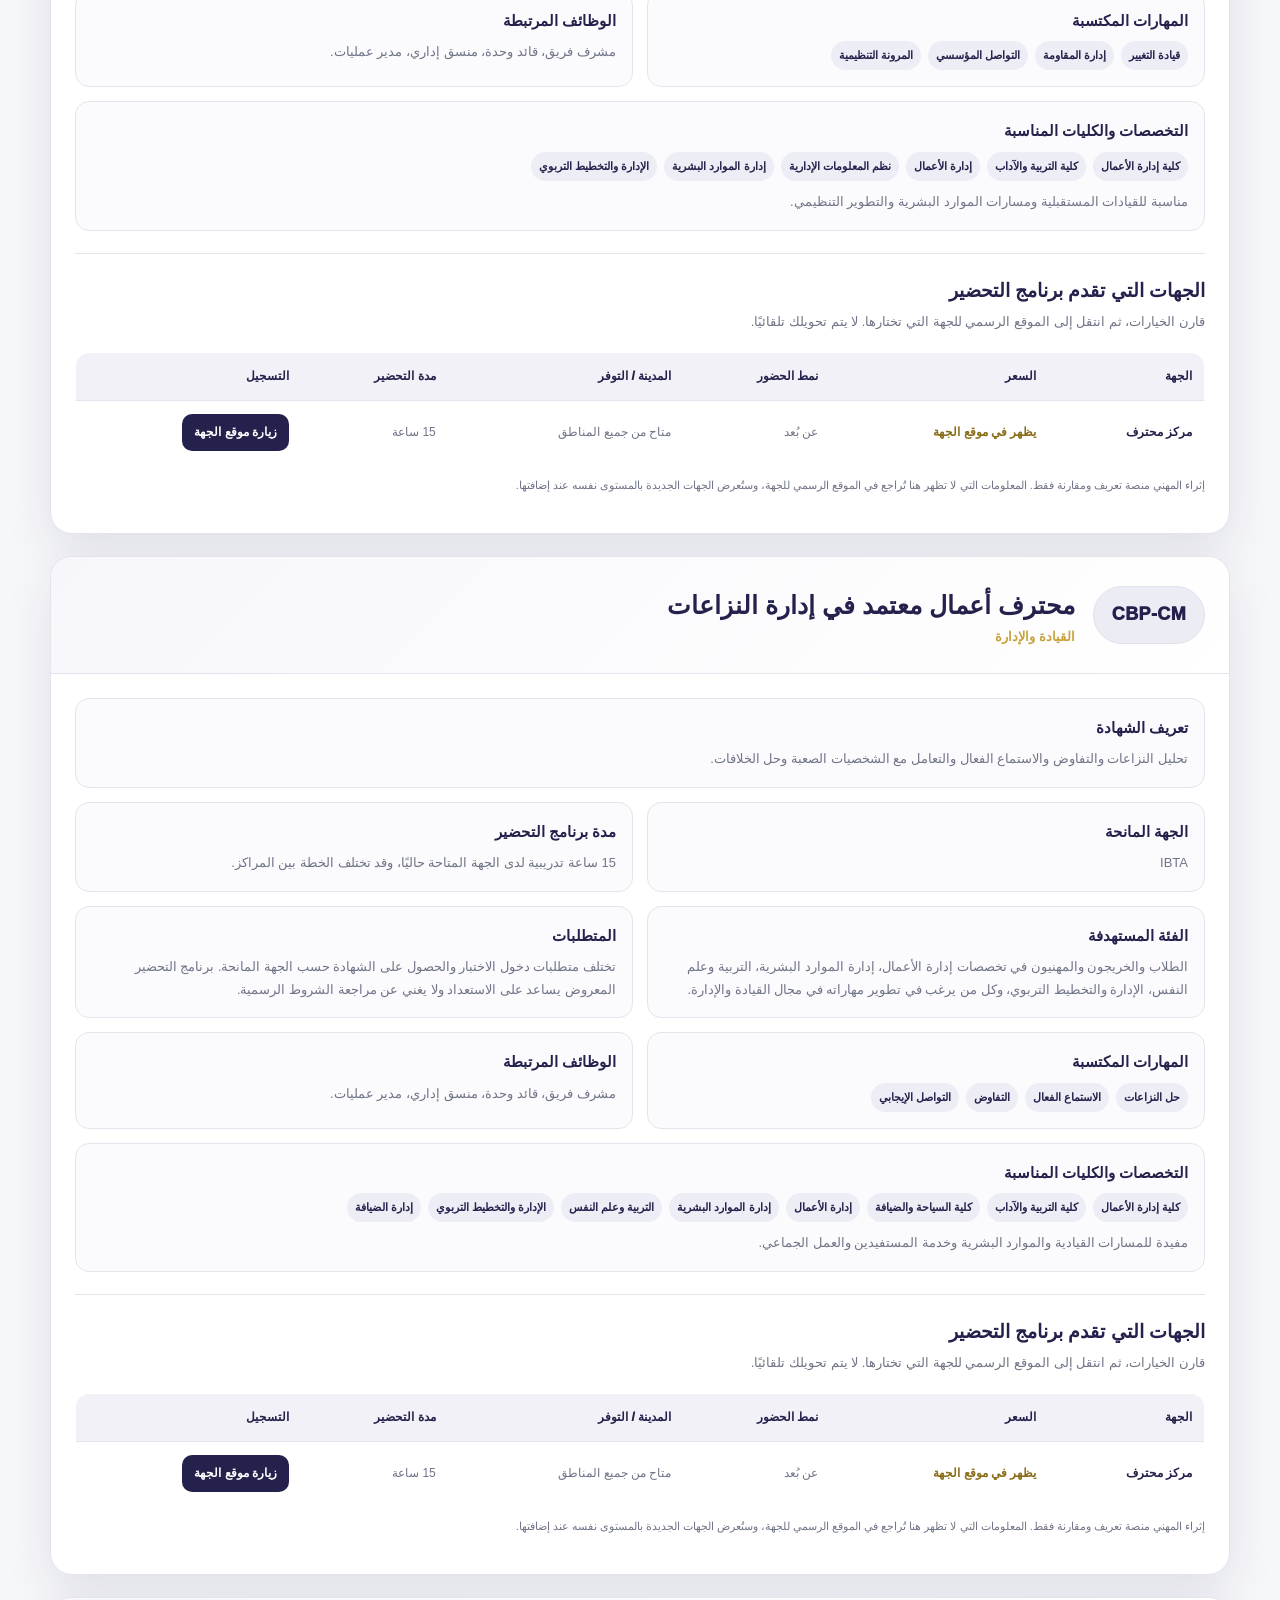
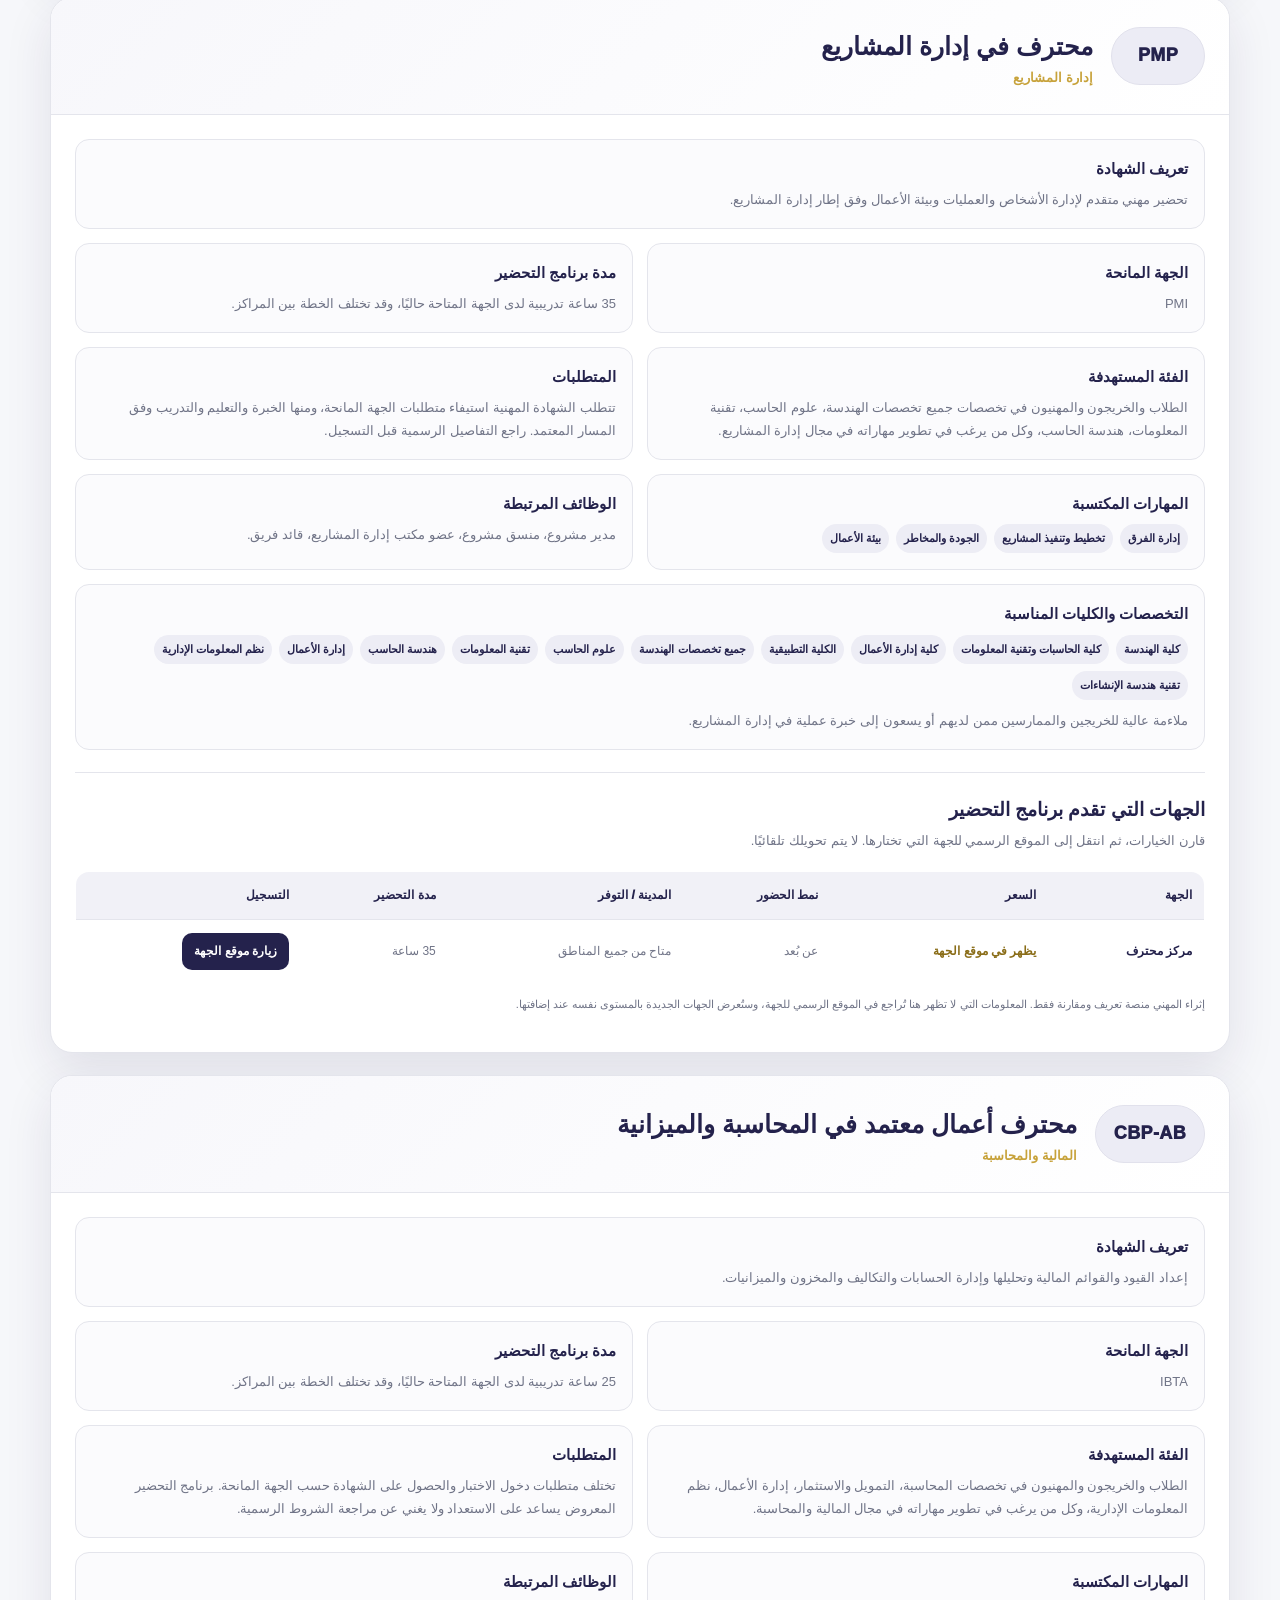
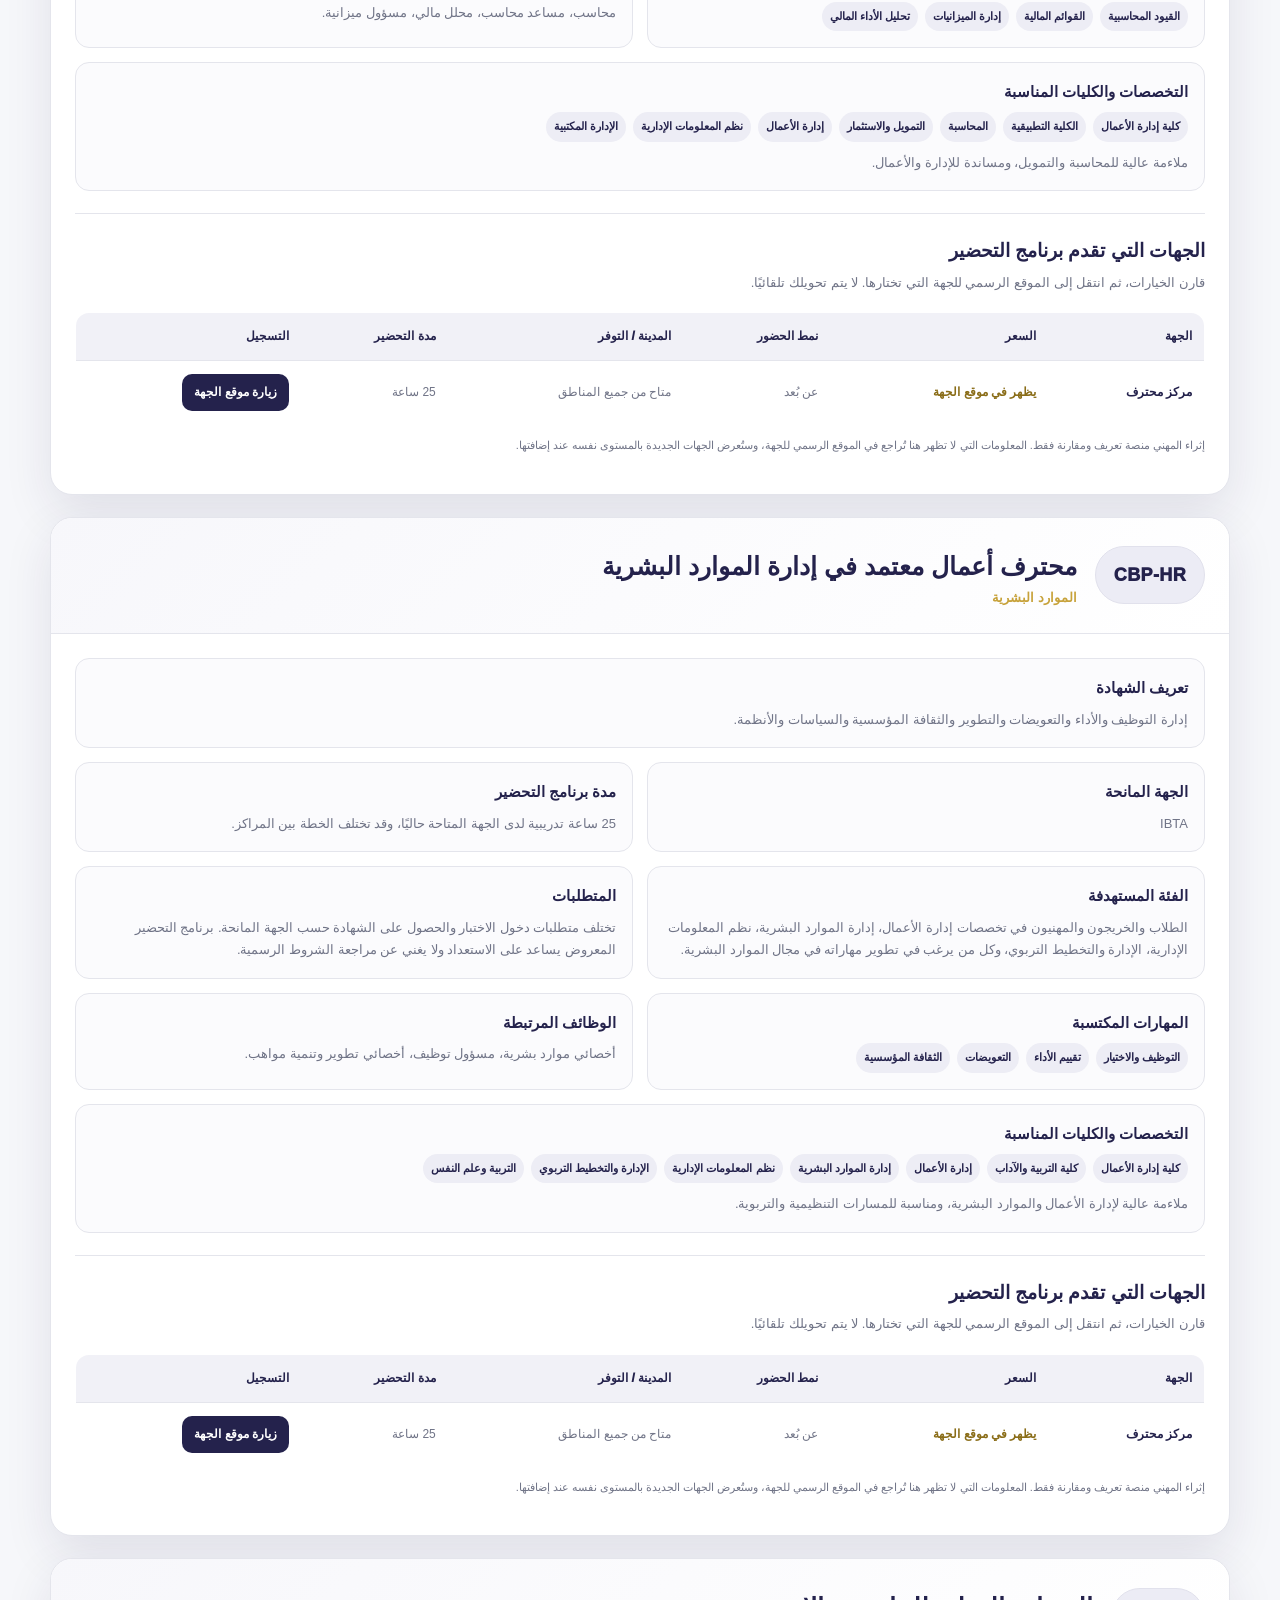
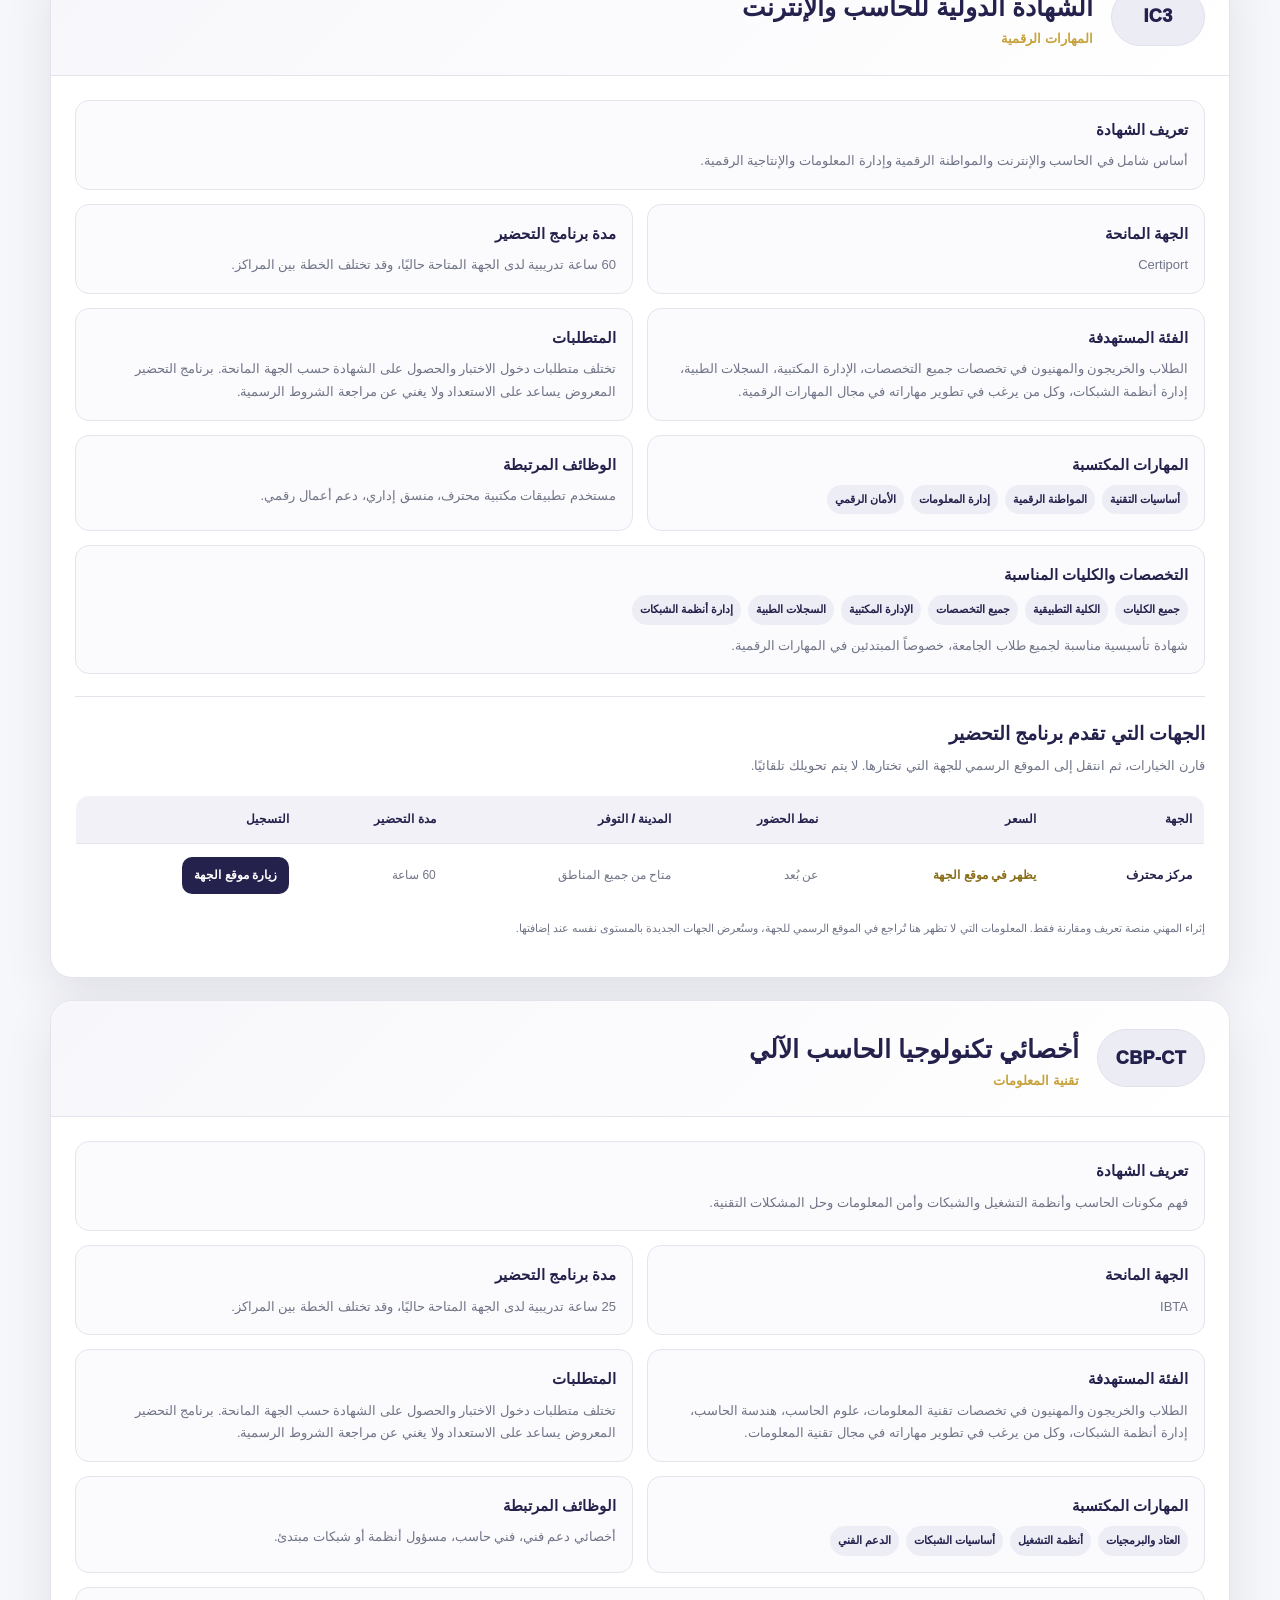
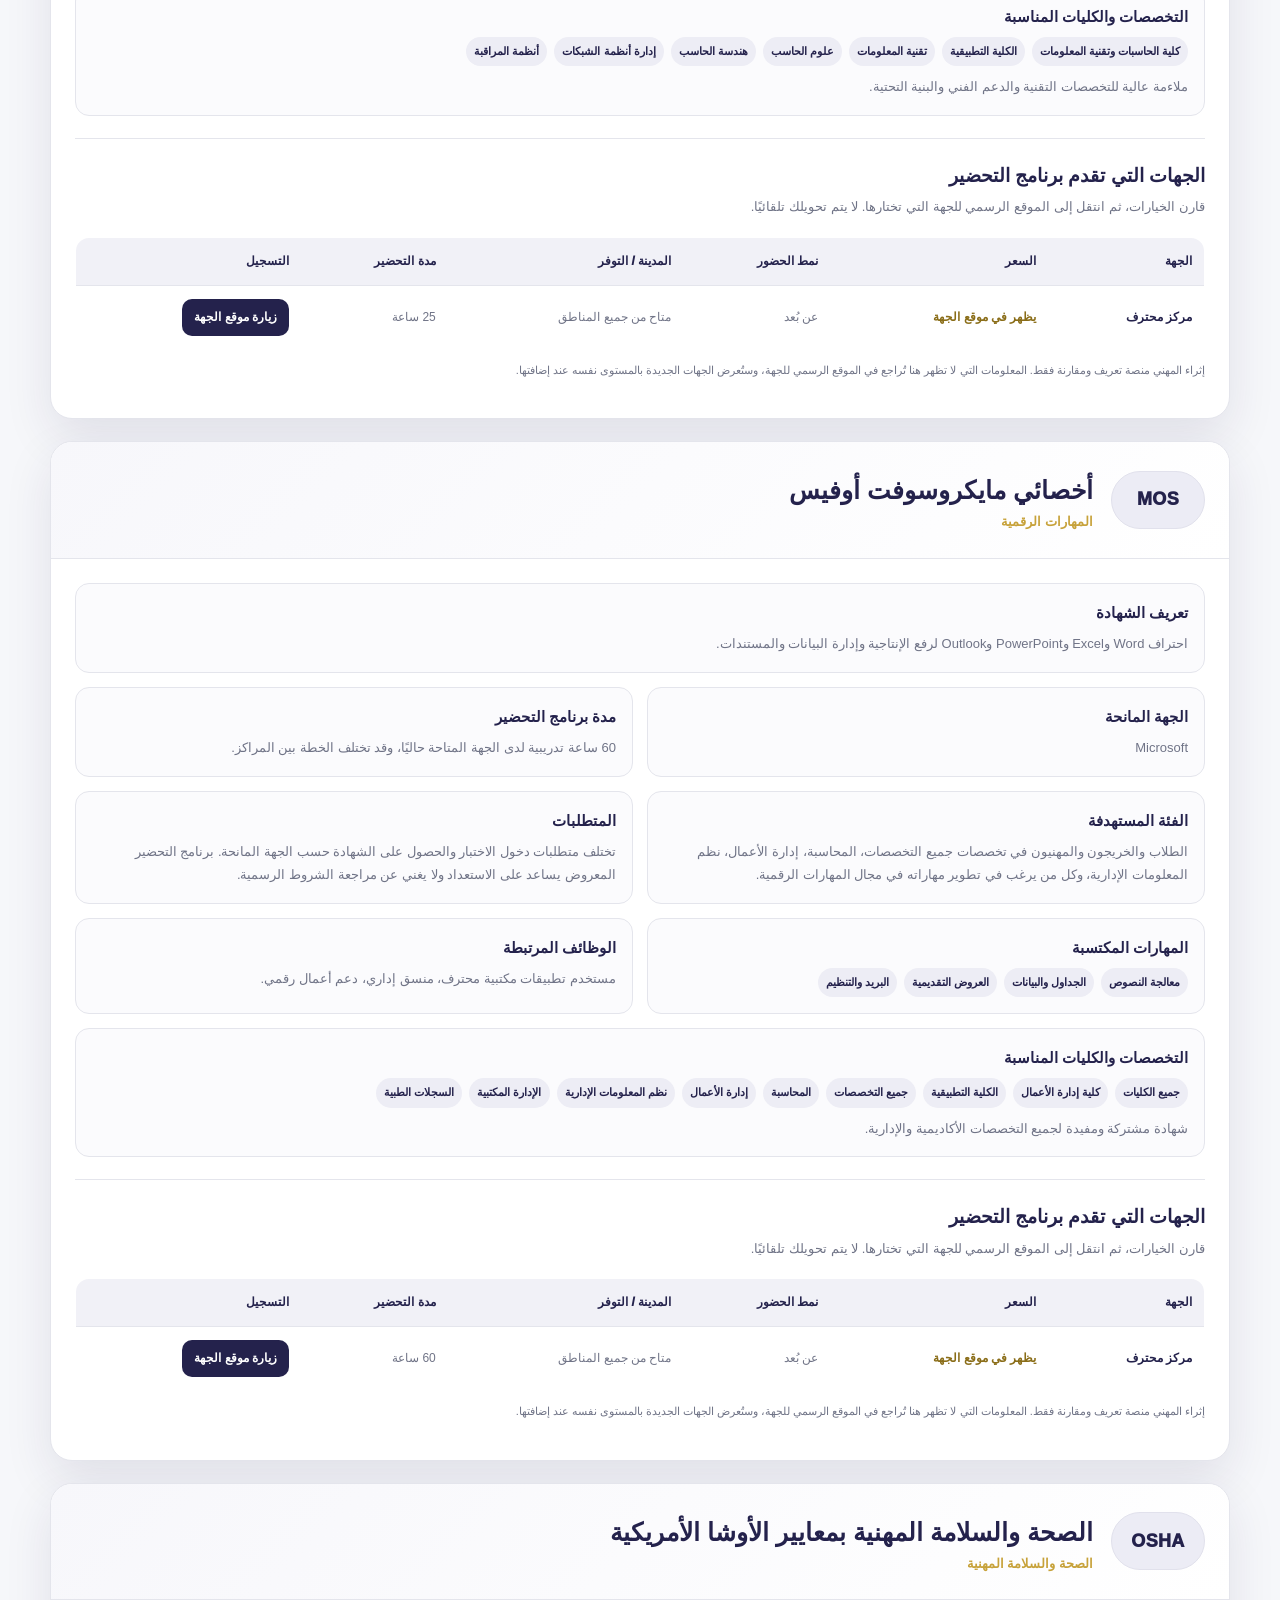
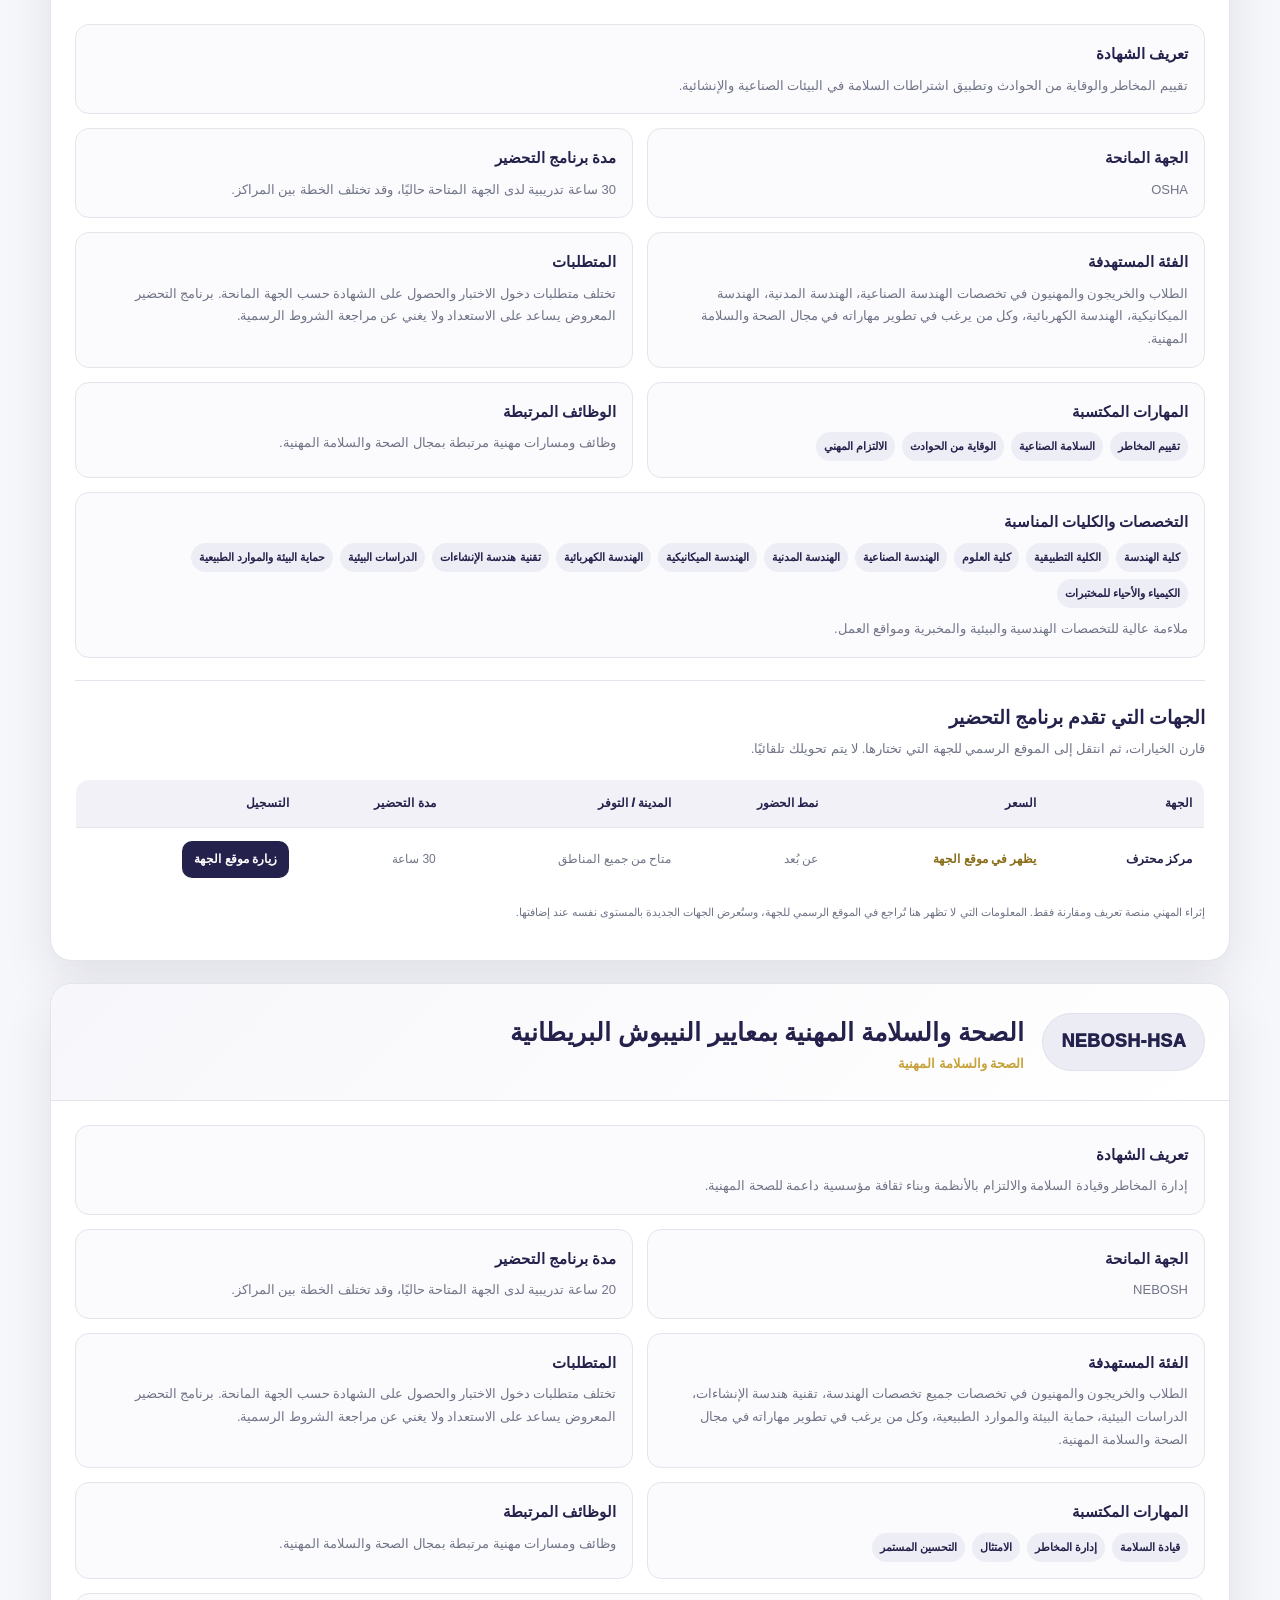
==== commit fc3bce98: "Add files via upload" ====
--- a/results.html
+++ b/results.html
@@ -9,18 +9,18 @@
 <style>
 :root{--navy:#24224c;--navy2:#34316c;--gold:#c7a23a;--ink:#24263a;--muted:#707487;--line:#e4e5ec;--bg:#f6f7fa;--white:#fff;--soft:#f0f0f7;--shadow:0 18px 48px rgba(36,34,76,.10)}
 *{box-sizing:border-box}html{scroll-behavior:smooth}body{margin:0;font-family:"Segoe UI",Tahoma,Arial,sans-serif;background:var(--bg);color:var(--ink);line-height:1.75}a{text-decoration:none;color:inherit}button,input,select{font:inherit}.container{width:min(1180px,calc(100% - 32px));margin:auto}
-.header{background:#fff;border-bottom:1px solid var(--line);position:sticky;top:0;z-index:20;box-shadow:0 6px 20px rgba(36,34,76,.05)}.head{height:82px;display:flex;align-items:center;justify-content:space-between;gap:24px}.brand{display:flex;align-items:center;gap:12px}.brand img{width:150px;height:60px;object-fit:contain}.brand b{color:var(--navy);font-size:18px}.nav{display:flex;gap:18px;font-size:14px;font-weight:800}.nav a:hover{color:var(--gold)}
+.header{background:#fff;border-bottom:1px solid var(--line);position:sticky;top:0;z-index:20;box-shadow:0 6px 20px rgba(36,34,76,.05)}.head{height:86px;display:flex;align-items:center;justify-content:space-between;gap:24px}.brand{display:flex;flex-direction:column;align-items:center;justify-content:center;text-align:center;gap:5px;line-height:1.2}.brand b{color:var(--navy);font-size:22px;font-weight:950}.brand small{display:flex;align-items:center;justify-content:center;gap:10px;color:#777b8a;font-size:11px;font-weight:700;white-space:nowrap}.brand small:before,.brand small:after{content:"";width:22px;height:2px;background:var(--gold);border-radius:2px}.nav{display:flex;gap:18px;font-size:14px;font-weight:800}.nav a:hover{color:var(--gold)}
 .hero{background:linear-gradient(135deg,var(--navy),var(--navy2));color:#fff;padding:58px 0 52px}.crumb{font-size:13px;color:rgba(255,255,255,.72)}.hero h1{font-size:clamp(34px,5vw,54px);line-height:1.25;margin:12px 0}.hero p{margin:0;color:rgba(255,255,255,.80);max-width:760px}.selection{margin-top:22px;display:flex;gap:9px;flex-wrap:wrap}.selection span{background:rgba(255,255,255,.10);border:1px solid rgba(255,255,255,.18);padding:7px 11px;border-radius:999px;font-size:13px}
 .main{padding:38px 0 65px}.toolbar{background:#fff;border:1px solid var(--line);border-radius:18px;padding:18px;box-shadow:var(--shadow);display:grid;grid-template-columns:1fr auto;gap:14px;align-items:center;margin-bottom:22px}.toolbar p{margin:0;color:var(--muted)}.toolbar a{background:var(--navy);color:#fff;padding:10px 15px;border-radius:10px;font-weight:900;font-size:13px}.count{display:inline-block;background:#ececf5;color:var(--navy);padding:6px 10px;border-radius:999px;font-size:12px;font-weight:900;margin-bottom:15px}
-.results{display:grid;gap:22px}.certificate{background:#fff;border:1px solid var(--line);border-radius:22px;overflow:hidden;box-shadow:var(--shadow)}.cert-head{background:linear-gradient(135deg,#f7f7fb,#fff);padding:24px;display:grid;grid-template-columns:auto 1fr;gap:18px;align-items:center;border-bottom:1px solid var(--line)}.cert-icon{width:72px;height:72px;border-radius:18px;background:var(--navy);color:#fff;display:grid;place-items:center;font-size:32px}.cert-code{display:inline-block;background:#ececf5;color:var(--navy);padding:4px 9px;border-radius:999px;font-weight:900;font-size:12px;direction:ltr}.cert-head h2{margin:7px 0 3px;color:var(--navy);font-size:25px;line-height:1.4}.cert-field{color:var(--gold);font-weight:900;font-size:13px}.cert-body{padding:24px}.detail-grid{display:grid;grid-template-columns:repeat(2,minmax(0,1fr));gap:14px}.detail{border:1px solid var(--line);background:#fbfbfd;border-radius:14px;padding:16px}.detail.full{grid-column:1/-1}.detail h3{font-size:15px;margin:0 0 7px;color:var(--navy)}.detail p{margin:0;color:var(--muted);font-size:13px}.detail ul{margin:0;padding-right:18px;color:var(--muted);font-size:13px}.chips{display:flex;gap:7px;flex-wrap:wrap}.chips span{background:#ededf5;color:var(--navy);padding:5px 8px;border-radius:999px;font-size:11px;font-weight:800}
+.results{display:grid;gap:22px}.certificate{background:#fff;border:1px solid var(--line);border-radius:22px;overflow:hidden;box-shadow:var(--shadow)}.cert-head{background:linear-gradient(135deg,#f7f7fb,#fff);padding:24px;display:grid;grid-template-columns:auto 1fr;gap:18px;align-items:center;border-bottom:1px solid var(--line)}.cert-icon{min-width:94px;height:58px;padding:0 18px;border-radius:999px;background:#ececf5;color:var(--navy);display:grid;place-items:center;font-size:18px;font-weight:950;letter-spacing:.02em;direction:ltr;border:1px solid #e1e1ec}.cert-code{display:none}.cert-head h2{margin:7px 0 3px;color:var(--navy);font-size:25px;line-height:1.4}.cert-field{color:var(--gold);font-weight:900;font-size:13px}.cert-body{padding:24px}.detail-grid{display:grid;grid-template-columns:repeat(2,minmax(0,1fr));gap:14px}.detail{border:1px solid var(--line);background:#fbfbfd;border-radius:14px;padding:16px}.detail.full{grid-column:1/-1}.detail h3{font-size:15px;margin:0 0 7px;color:var(--navy)}.detail p{margin:0;color:var(--muted);font-size:13px}.detail ul{margin:0;padding-right:18px;color:var(--muted);font-size:13px}.chips{display:flex;gap:7px;flex-wrap:wrap}.chips span{background:#ededf5;color:var(--navy);padding:5px 8px;border-radius:999px;font-size:11px;font-weight:800}
 .providers{margin-top:22px;border-top:1px solid var(--line);padding-top:20px}.providers h3{margin:0;color:var(--navy);font-size:19px}.providers>p{margin:4px 0 14px;color:var(--muted);font-size:13px}.provider-card{display:grid;grid-template-columns:64px 1fr auto;gap:15px;align-items:center;border:1px solid #dcddea;border-radius:16px;padding:16px;background:linear-gradient(135deg,#fff,#f8f8fc)}.provider-logo{width:58px;height:58px;border-radius:15px;background:var(--navy);color:#fff;display:grid;place-items:center;font-weight:950;font-size:21px}.provider-card h4{margin:0 0 4px;color:var(--navy)}.provider-card p{margin:0;color:var(--muted);font-size:12px}.provider-tags{display:flex;gap:6px;flex-wrap:wrap;margin-top:8px}.provider-tags span{background:#ececf5;color:var(--navy);padding:4px 8px;border-radius:999px;font-size:10px;font-weight:800}.visit{display:inline-flex;align-items:center;justify-content:center;background:var(--navy);color:#fff;padding:11px 16px;border-radius:10px;font-weight:900;white-space:nowrap}.visit:hover{background:#171634}.neutral-note{margin-top:11px!important;font-size:11px!important}.empty{display:none;background:#fff;border:1px dashed #c7cad8;border-radius:18px;padding:40px;text-align:center;color:var(--muted)}
 .result-actions{display:flex;gap:9px;flex-wrap:wrap;margin:0 0 18px}.action-btn{border:1px solid var(--line);background:#fff;color:var(--navy);border-radius:10px;padding:9px 13px;font-weight:900;font-size:12px;cursor:pointer}.action-btn:hover{border-color:var(--navy)}.compare-wrap{margin-top:18px;overflow-x:auto}.compare-table{width:100%;border-collapse:collapse;min-width:760px;background:#fff;border:1px solid var(--line);border-radius:14px;overflow:hidden}.compare-table th,.compare-table td{padding:13px 12px;text-align:right;border-bottom:1px solid var(--line);font-size:12px}.compare-table th{background:#f1f1f7;color:var(--navy);font-weight:950}.compare-table td{color:var(--muted)}.compare-table tr:last-child td{border-bottom:0}.compare-table .visit{padding:8px 12px}.missing{color:#8a6d18;font-weight:800}.policy-links{margin-top:10px;display:flex;gap:14px;justify-content:center;flex-wrap:wrap}.policy-links a{color:rgba(255,255,255,.8);text-decoration:underline}
 .footer{background:var(--navy);color:#fff;padding:25px 0;text-align:center;font-size:12px}.footer p{margin:0;color:rgba(255,255,255,.78)}
-@media(max-width:760px){.head{height:72px}.brand img{width:125px}.brand b,.nav{display:none}.hero{padding:42px 0}.toolbar{grid-template-columns:1fr}.toolbar a{text-align:center}.cert-head{grid-template-columns:58px 1fr;padding:18px}.cert-icon{width:56px;height:56px;font-size:26px}.cert-head h2{font-size:20px}.cert-body{padding:17px}.detail-grid{grid-template-columns:1fr}.detail.full{grid-column:auto}.provider-card{grid-template-columns:54px 1fr}.provider-logo{width:50px;height:50px}.visit{grid-column:1/-1;width:100%}}
+@media(max-width:760px){.head{height:72px}.brand b{font-size:18px}.brand small{font-size:9px}.nav{display:none}.hero{padding:42px 0}.toolbar{grid-template-columns:1fr}.toolbar a{text-align:center}.cert-head{grid-template-columns:auto 1fr;padding:18px}.cert-icon{min-width:78px;height:48px;padding:0 14px;font-size:15px}.cert-head h2{font-size:20px}.cert-body{padding:17px}.detail-grid{grid-template-columns:1fr}.detail.full{grid-column:auto}.provider-card{grid-template-columns:54px 1fr}.provider-logo{width:50px;height:50px}.visit{grid-column:1/-1;width:100%}}
 </style>
 </head>
 <body>
-<header class="header"><div class="container head"><a class="brand" href="index.html"><img src="assets/ethraa-logo.png" alt="شعار إثراء المهني"><b>إثراء المهني</b></a><nav class="nav"><a href="index.html">الرئيسية</a><a href="results.html">جميع الشهادات</a><a href="index.html#about">عن المنصة</a></nav></div></header>
+<header class="header"><div class="container head"><a class="brand" href="index.html"><b>إثراء المهني</b><small>دليل الشهادات الاحترافية</small></a><nav class="nav"><a href="index.html">الرئيسية</a><a href="results.html">جميع الشهادات</a><a href="index.html#about">عن المنصة</a></nav></div></header>
 <section class="hero"><div class="container"><div class="crumb">الرئيسية ← الشهادات المناسبة</div><h1>الشهادات المناسبة لمسارك</h1><p>تعرف على تفاصيل كل شهادة، ثم شاهد الجهات التي تقدم برنامج التحضير واختر الجهة المناسبة لك بنفسك.</p><div class="selection" id="selection"></div></div></section>
 <main class="main" id="results"><div class="container"><div class="result-actions"><button class="action-btn" type="button" onclick="history.length>1?history.back():location.href='index.html'">رجوع</button><button class="action-btn" id="sharePage" type="button">مشاركة النتائج</button></div><div class="toolbar"><p id="intro">يتم الآن عرض الشهادات المقترحة بناءً على اختيارك.</p><a href="index.html#home">تغيير الكلية أو التخصص</a></div><span class="count" id="count"></span><section class="results" id="resultsList"></section><div class="empty" id="empty"><b>لا توجد شهادات مطابقة لهذا الاختيار حاليًا.</b><br>جرّب اختيار تخصص آخر أو استعرض جميع الشهادات.</div></div></main>
 <footer class="footer"><div class="container"><p>إثراء المهني منصة تعريف ومقارنة، والتسجيل النهائي يتم في الموقع الرسمي للجهة التي يختارها المستفيد.</p><div class="policy-links"><a href="privacy.html">سياسة الخصوصية</a><a href="terms.html">شروط الاستخدام</a></div></div></footer>
@@ -206,7 +206,7 @@
 }[c.field]||`وظائف ومسارات مهنية مرتبطة بمجال ${c.field}.`);
 function renderCertificate(c){
 return `<article class="certificate">
-  <header class="cert-head"><div class="cert-icon">${c.icon}</div><div><span class="cert-code">${c.code}</span><h2>${c.title}</h2><div class="cert-field">${c.field}</div></div></header>
+  <header class="cert-head"><div class="cert-icon">${c.code}</div><div><h2>${c.title}</h2><div class="cert-field">${c.field}</div></div></header>
   <div class="cert-body">
     <div class="detail-grid">
       <section class="detail full"><h3>تعريف الشهادة</h3><p>${c.summary}</p></section>
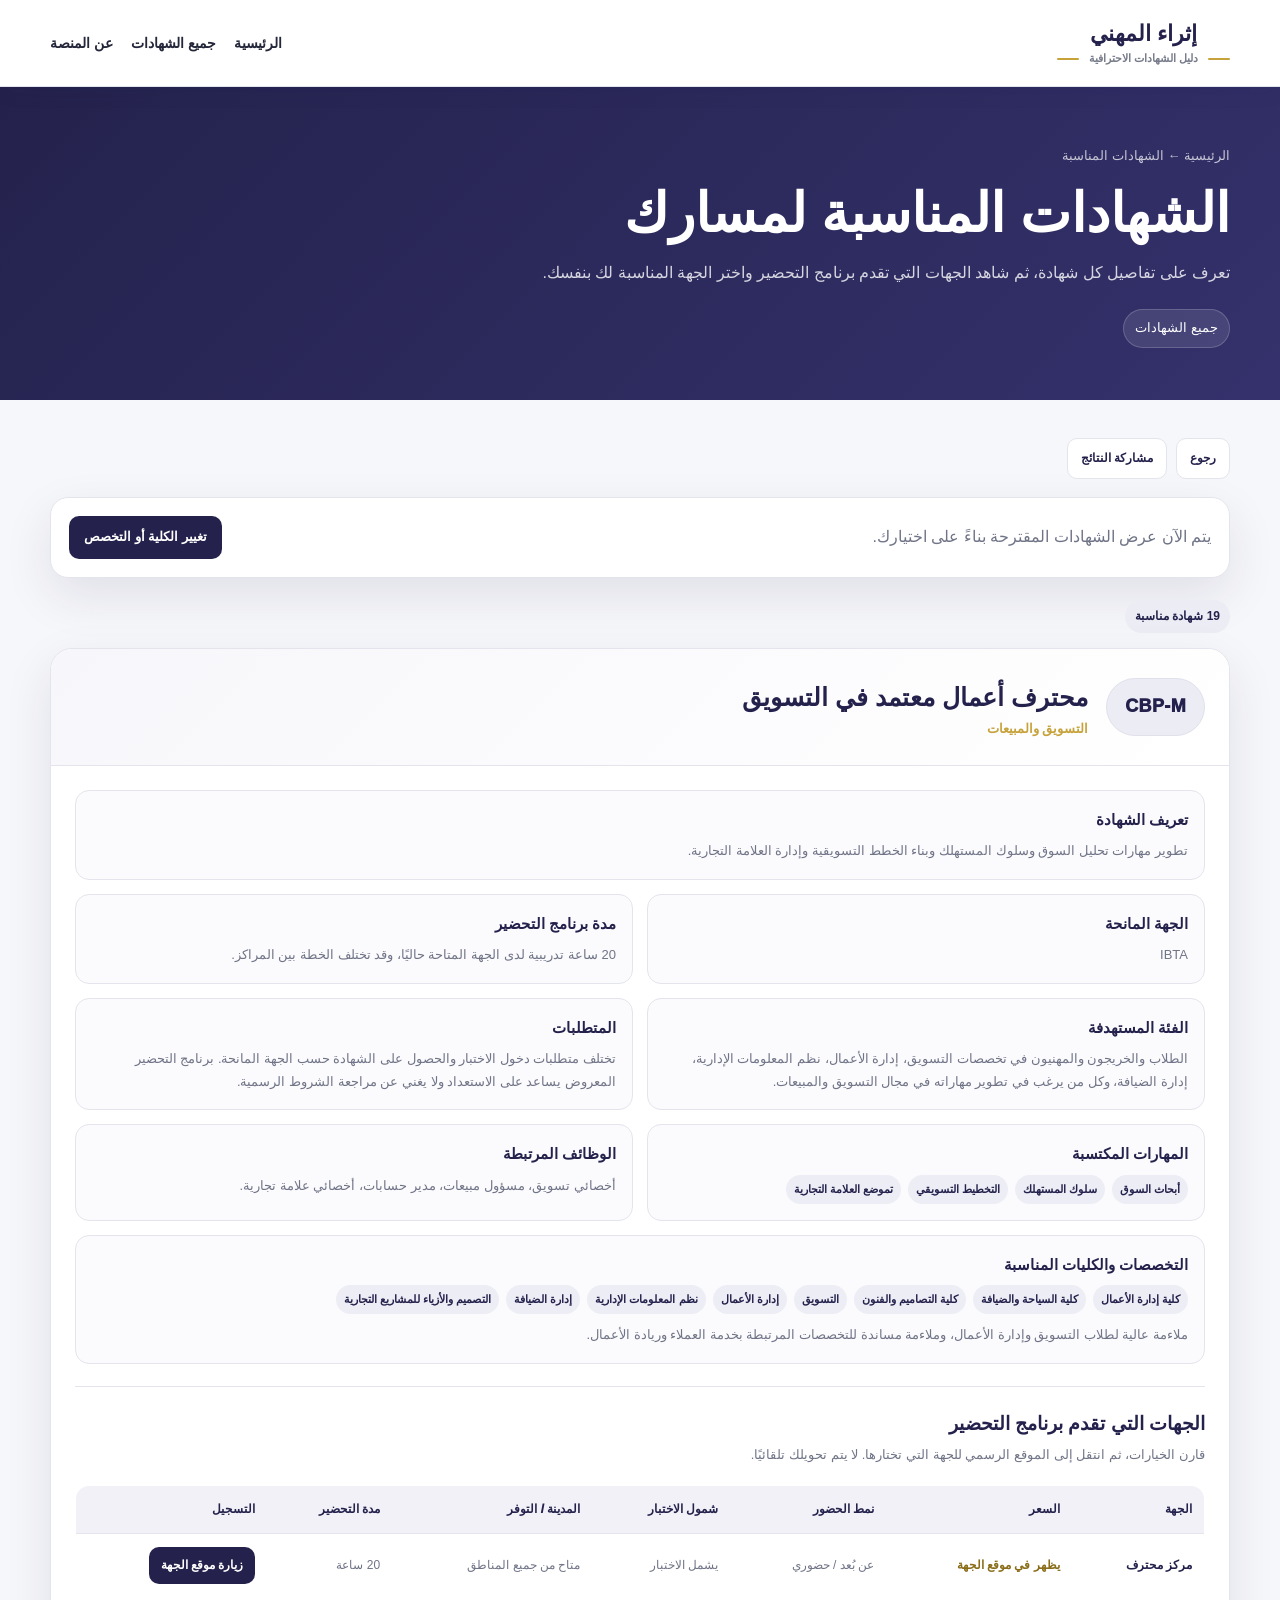
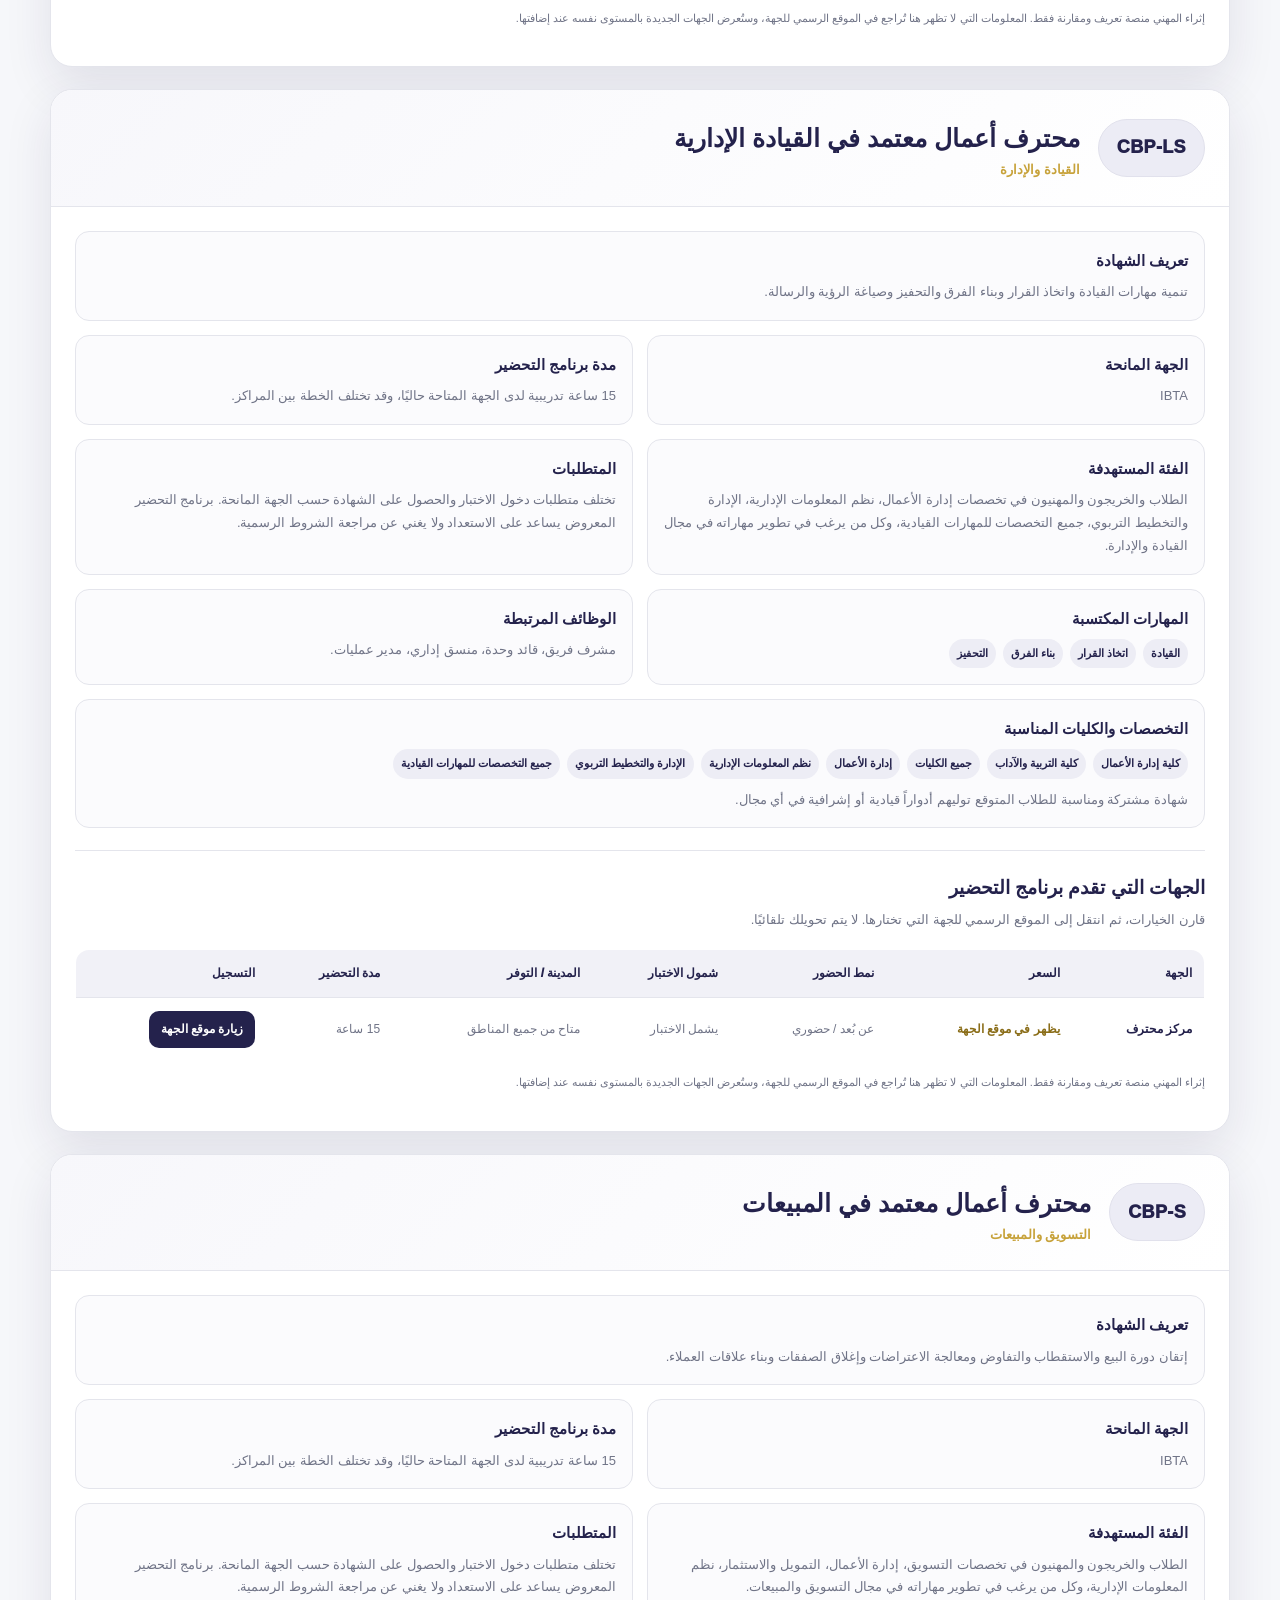
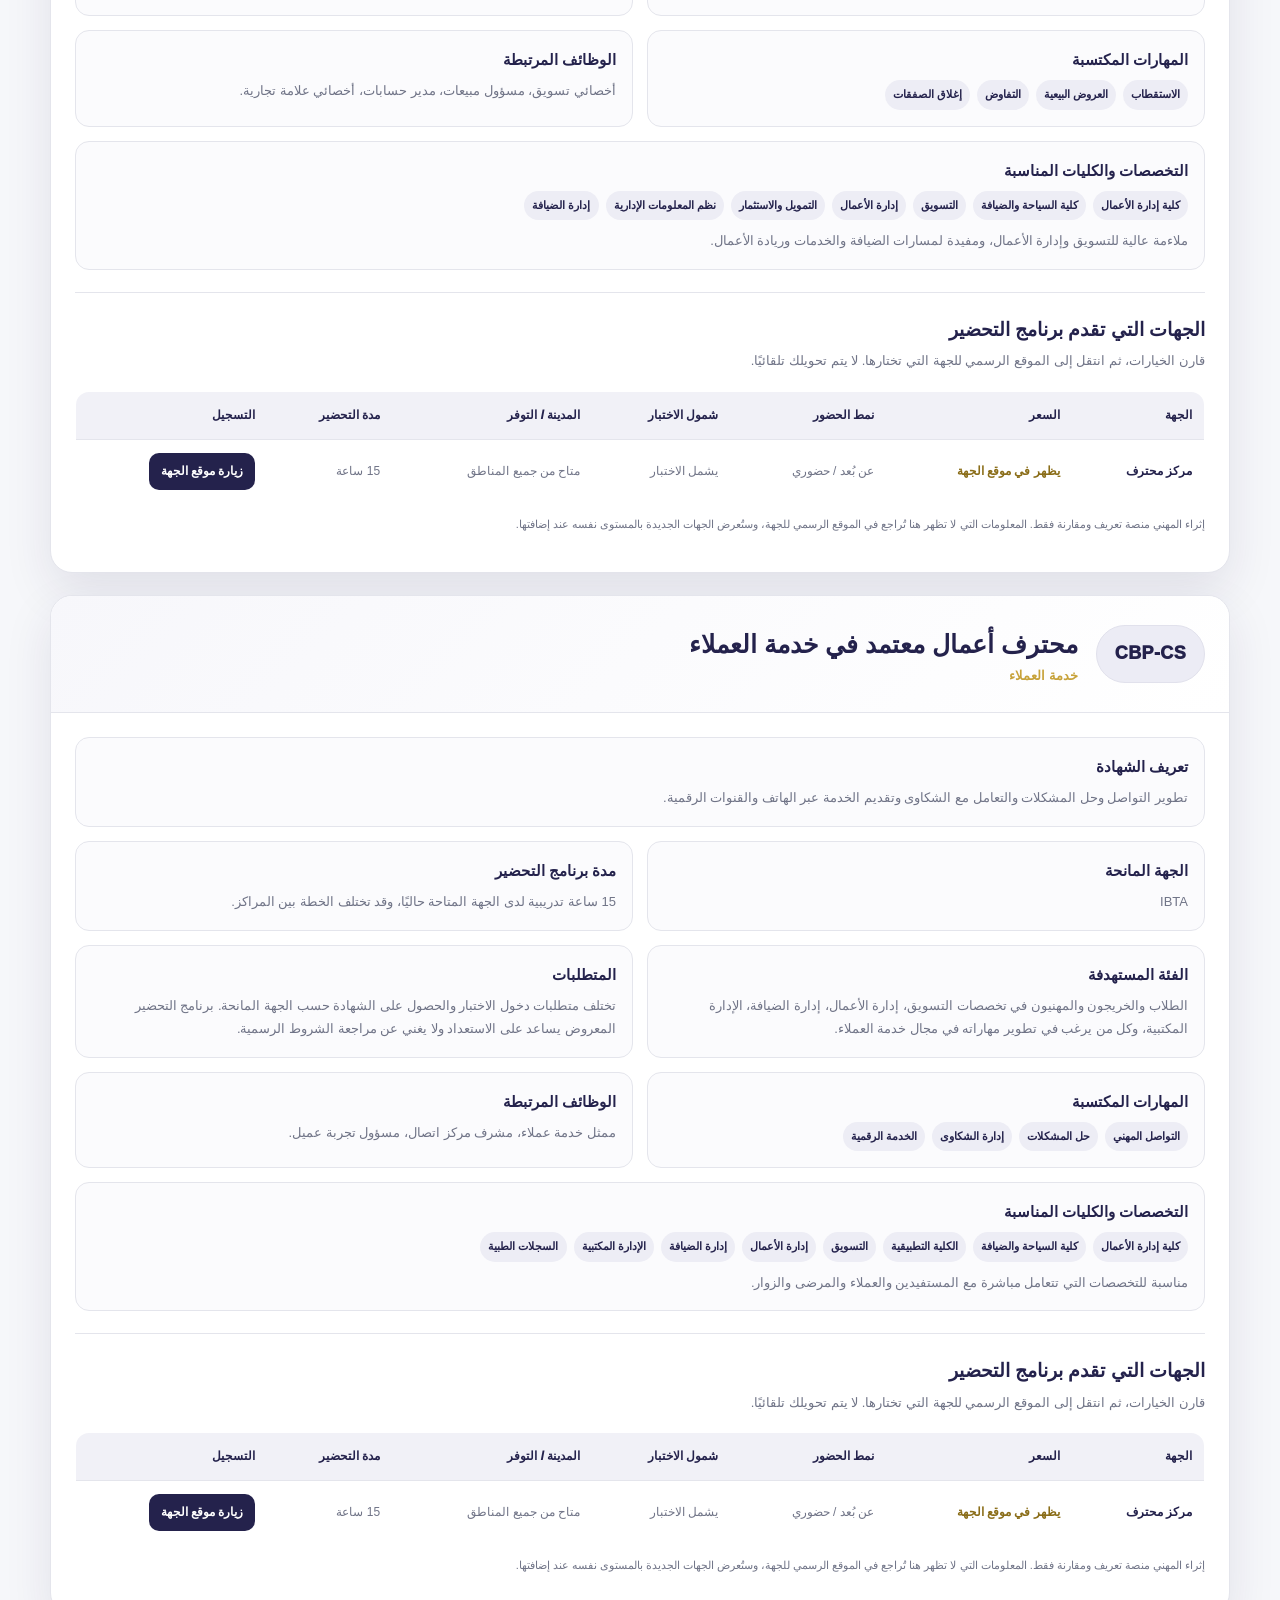
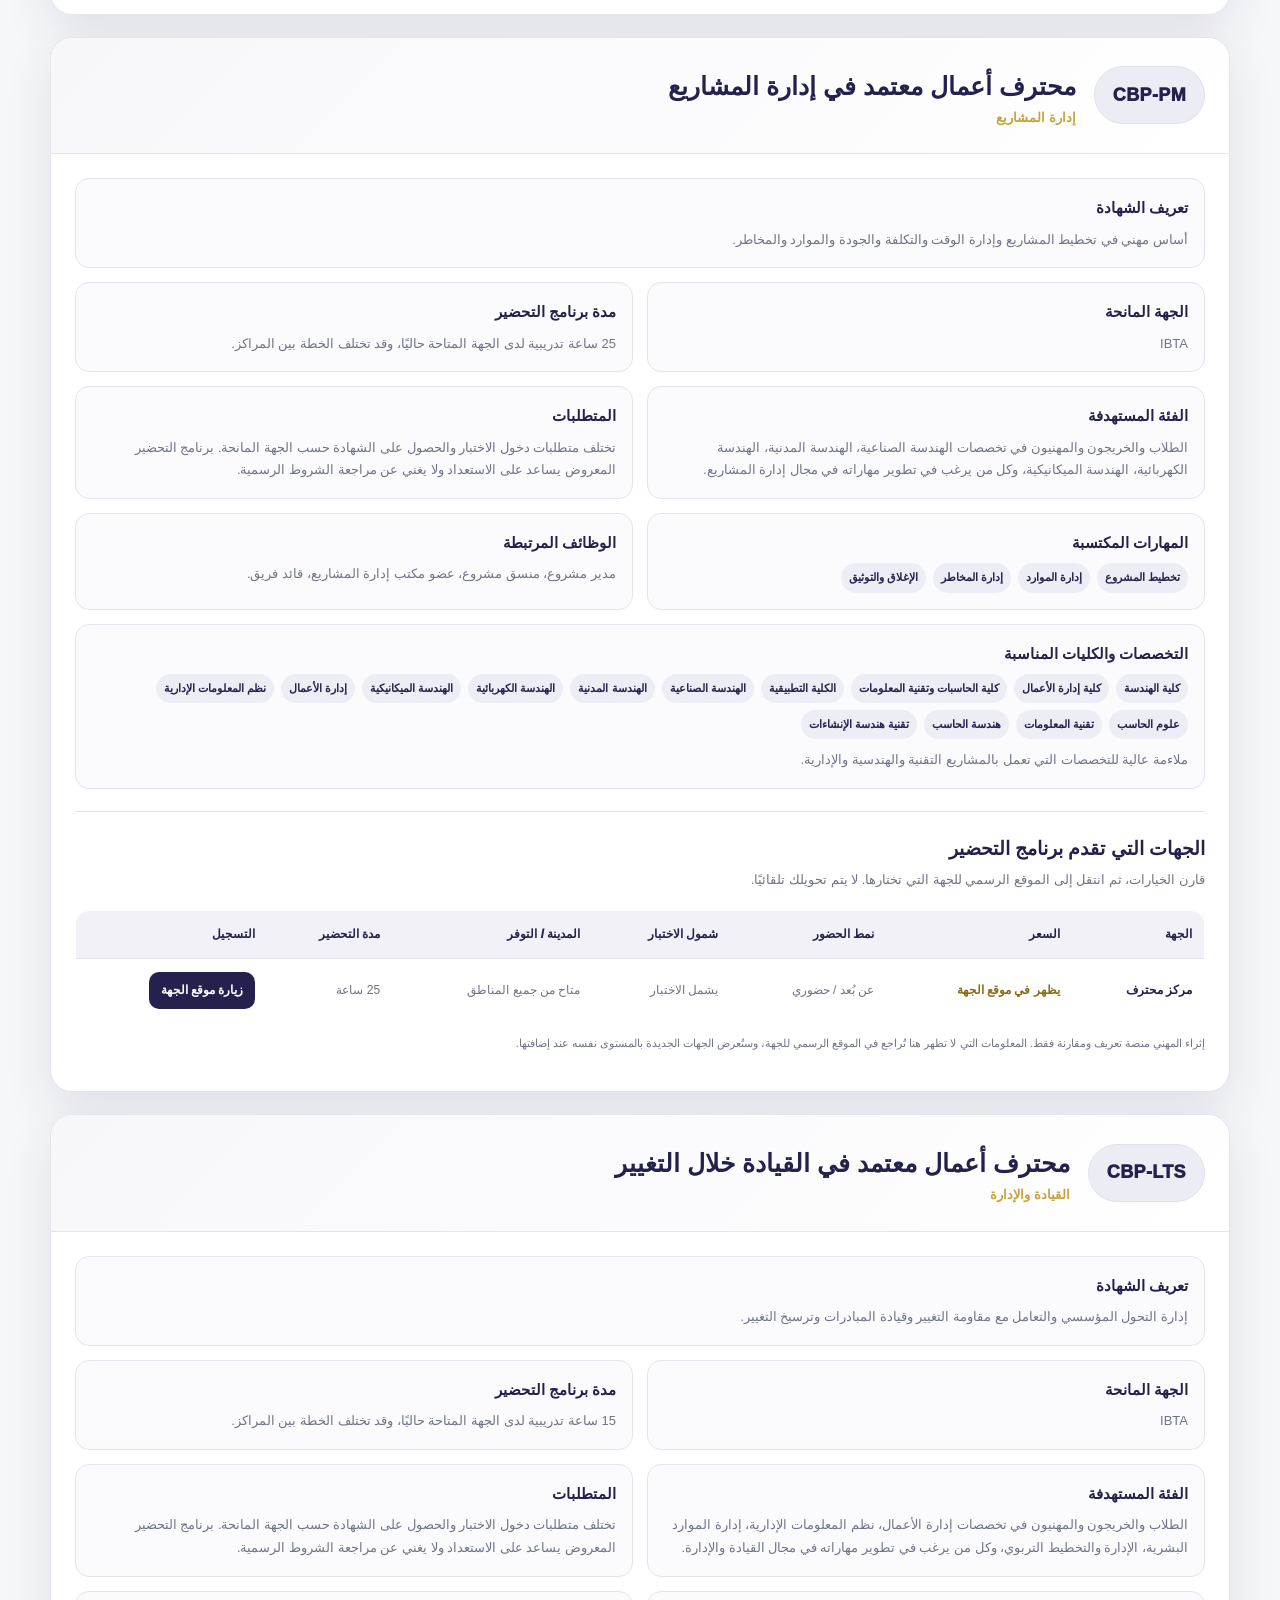
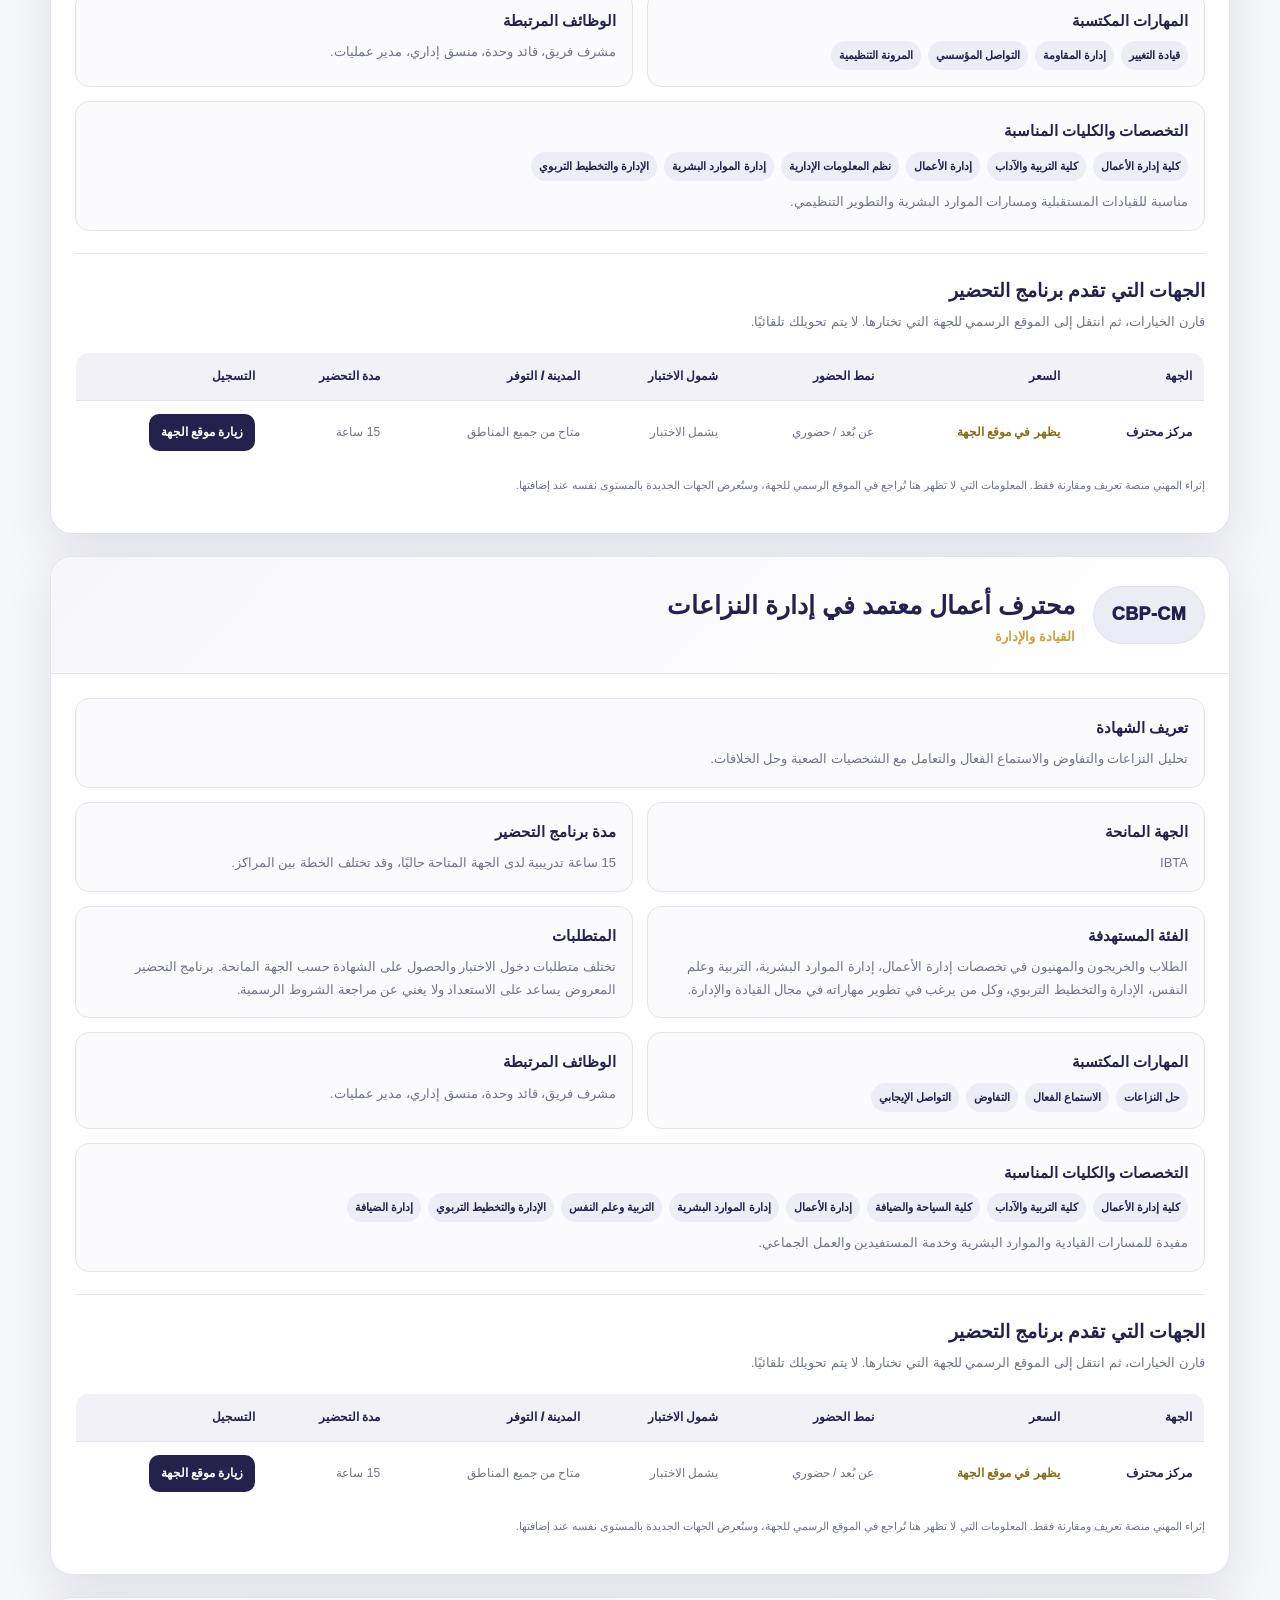
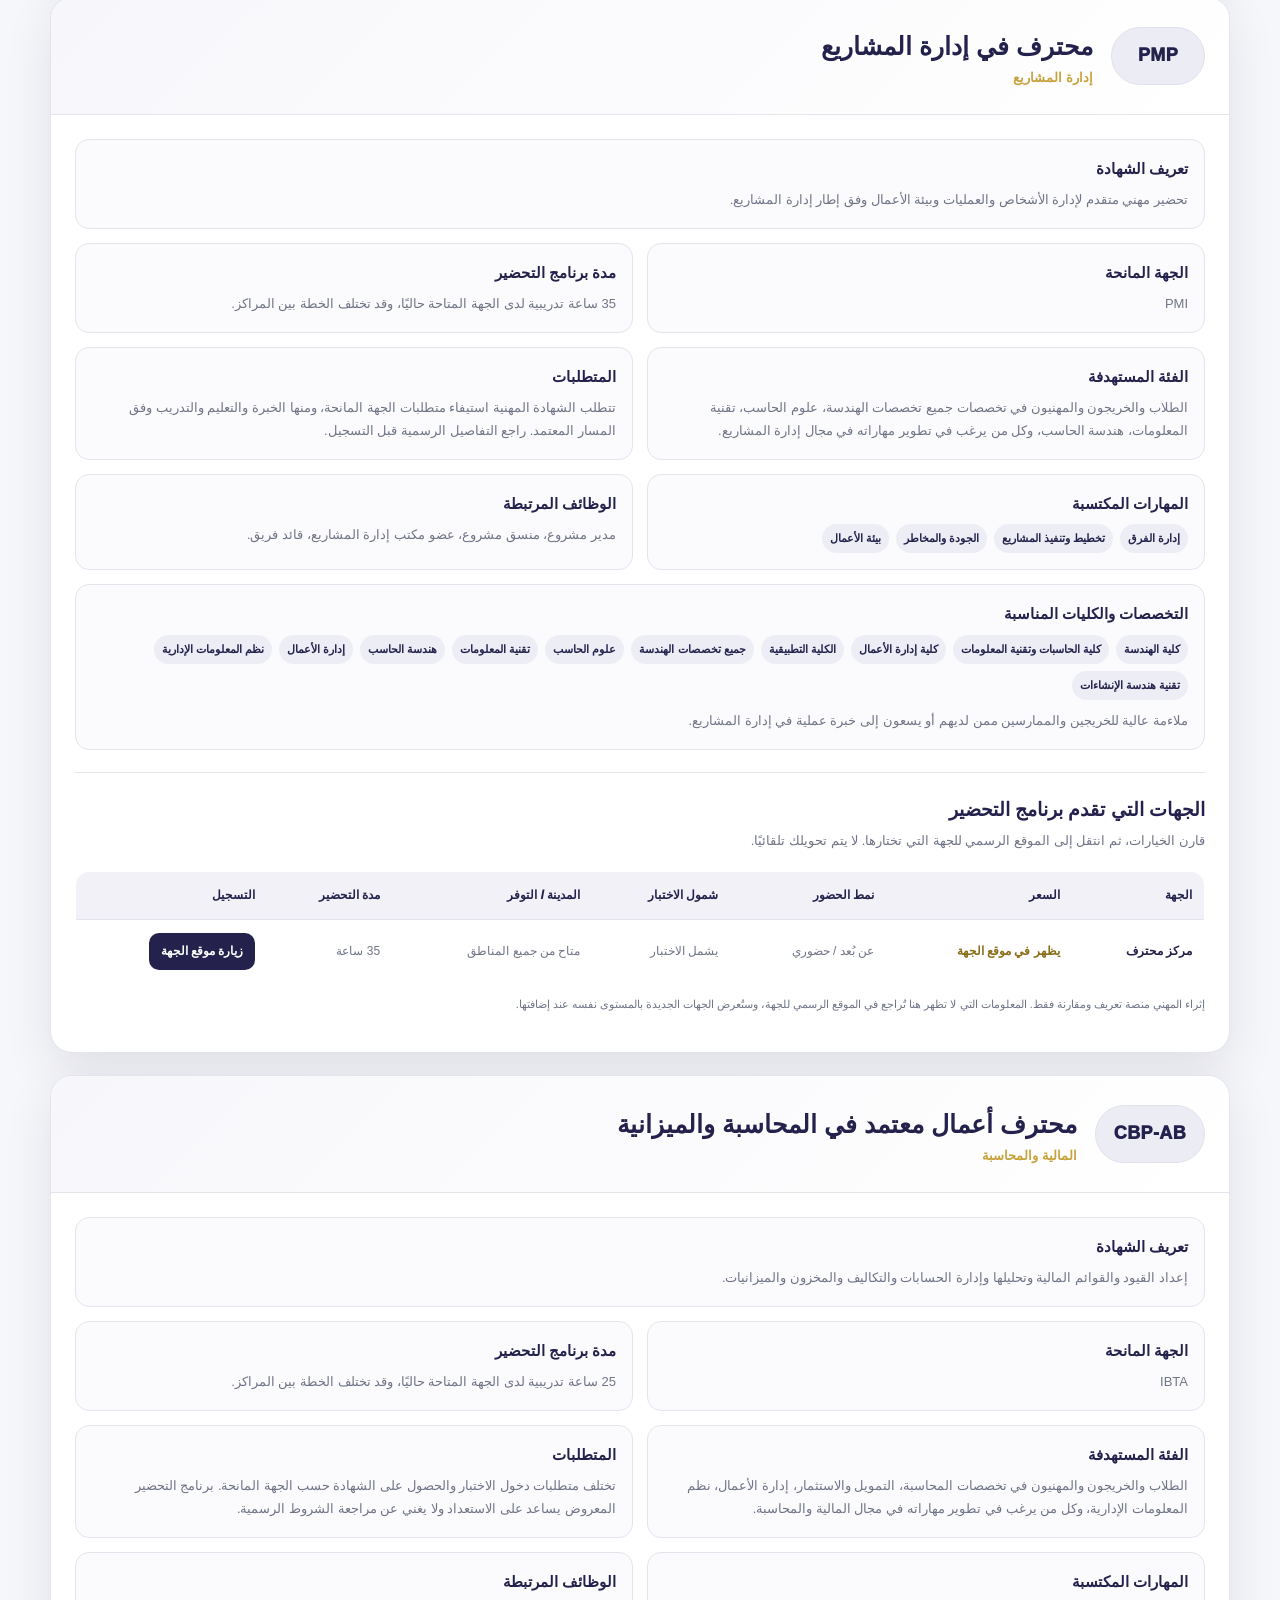
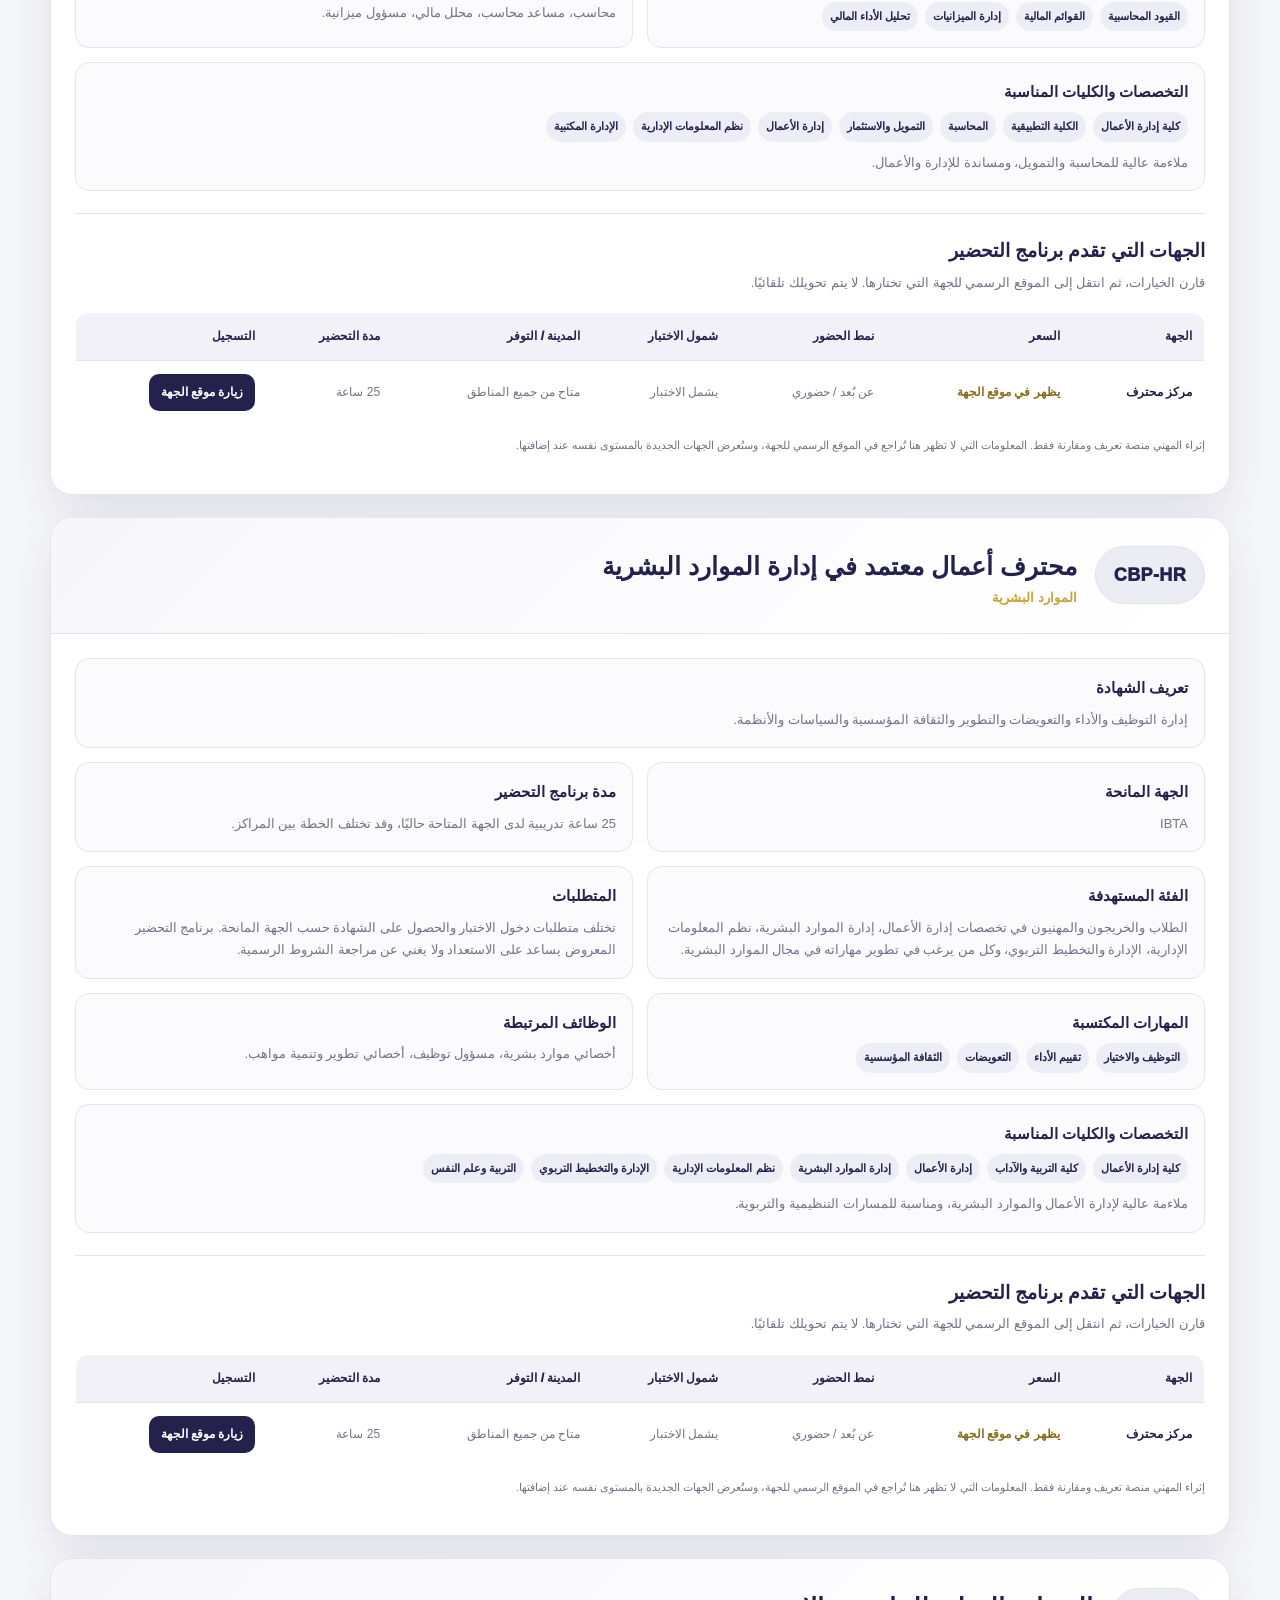
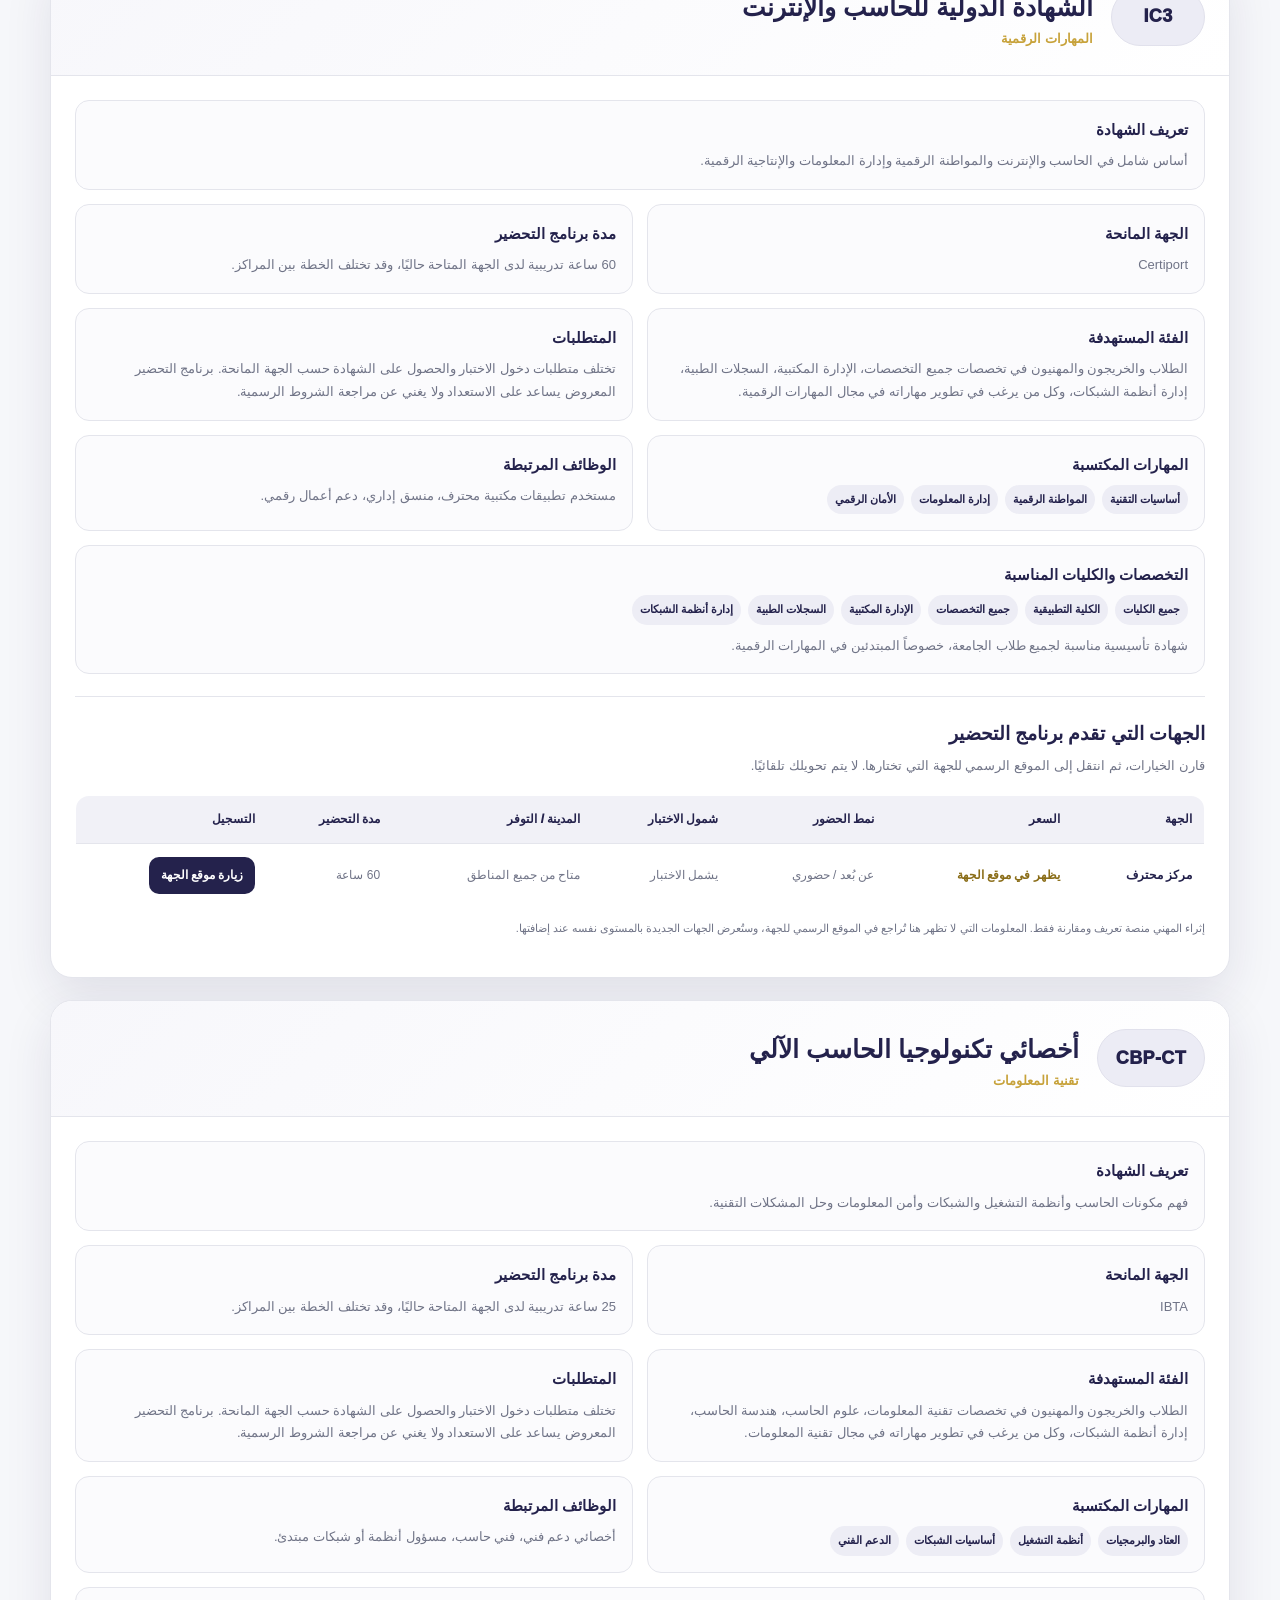
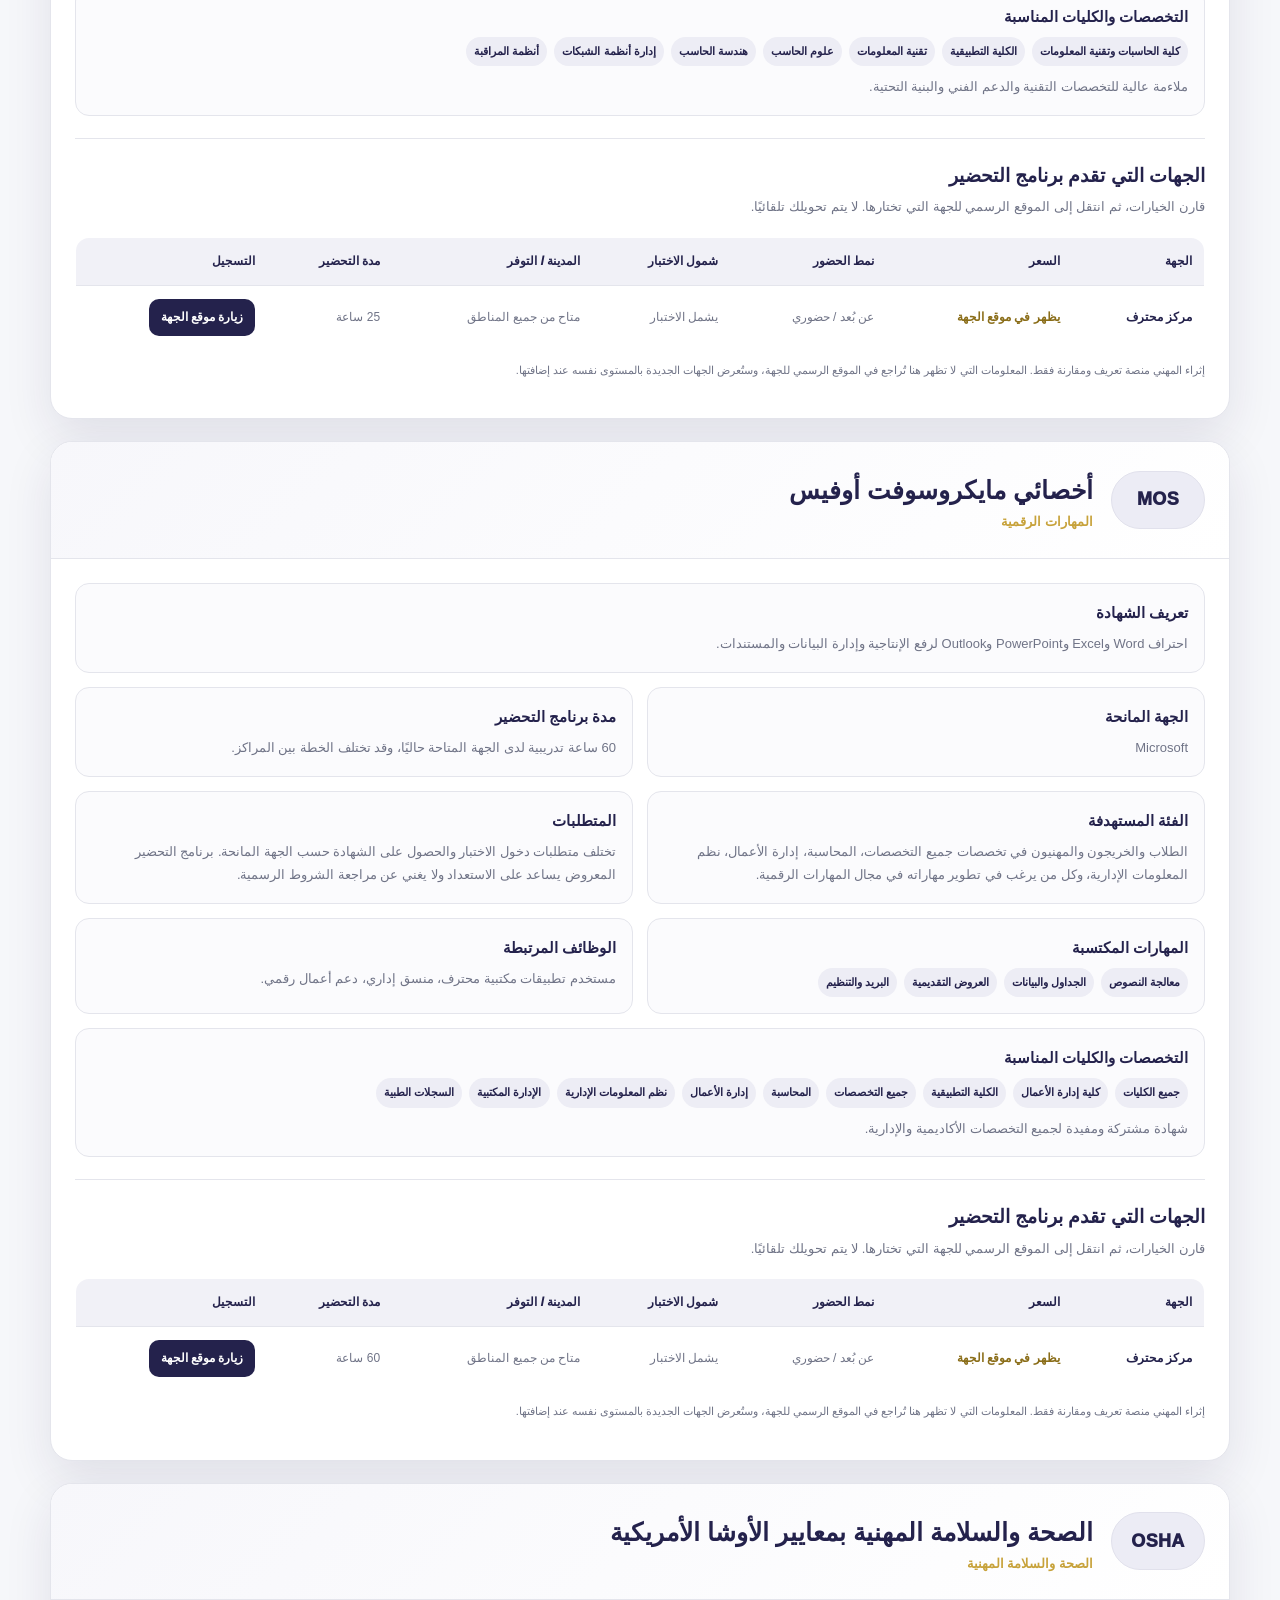
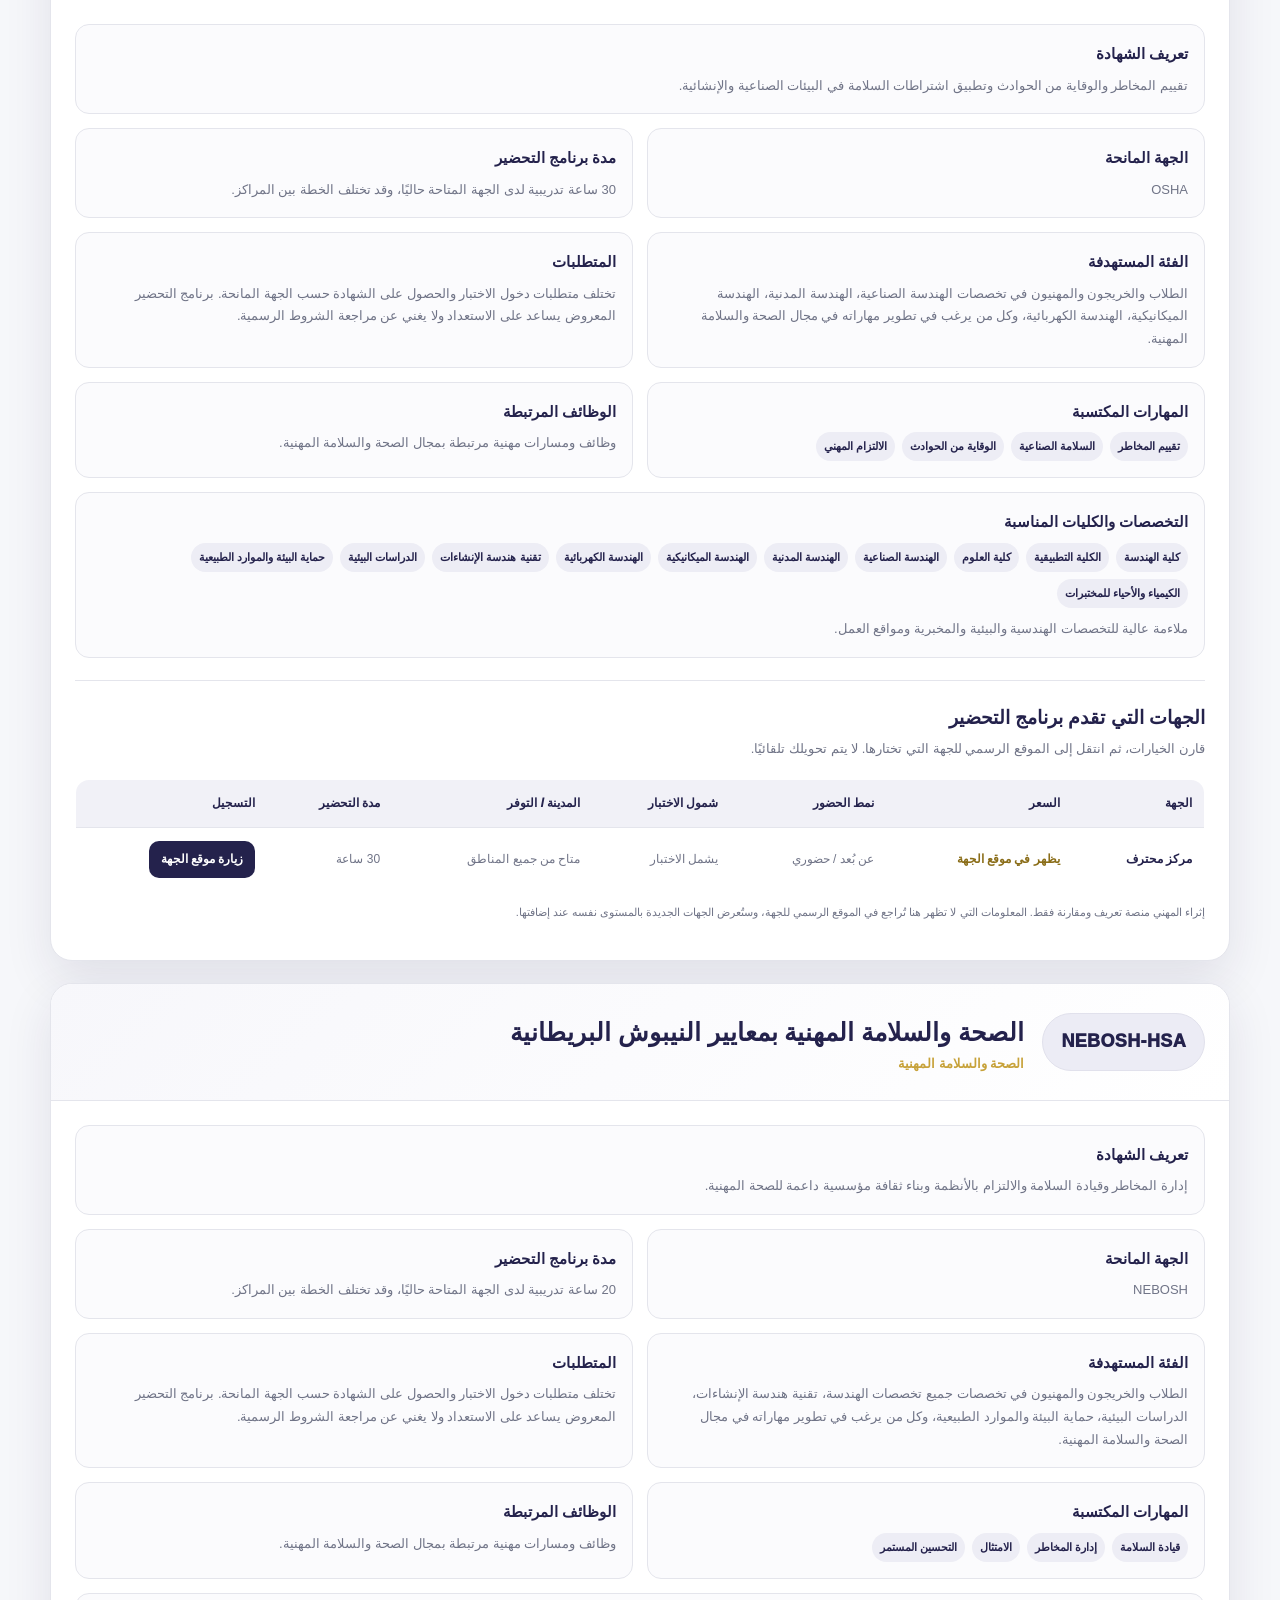
==== commit 2bb94899: "Update results.html" ====
--- a/results.html
+++ b/results.html
@@ -17,7 +17,10 @@
 .result-actions{display:flex;gap:9px;flex-wrap:wrap;margin:0 0 18px}.action-btn{border:1px solid var(--line);background:#fff;color:var(--navy);border-radius:10px;padding:9px 13px;font-weight:900;font-size:12px;cursor:pointer}.action-btn:hover{border-color:var(--navy)}.compare-wrap{margin-top:18px;overflow-x:auto}.compare-table{width:100%;border-collapse:collapse;min-width:760px;background:#fff;border:1px solid var(--line);border-radius:14px;overflow:hidden}.compare-table th,.compare-table td{padding:13px 12px;text-align:right;border-bottom:1px solid var(--line);font-size:12px}.compare-table th{background:#f1f1f7;color:var(--navy);font-weight:950}.compare-table td{color:var(--muted)}.compare-table tr:last-child td{border-bottom:0}.compare-table .visit{padding:8px 12px}.missing{color:#8a6d18;font-weight:800}.policy-links{margin-top:10px;display:flex;gap:14px;justify-content:center;flex-wrap:wrap}.policy-links a{color:rgba(255,255,255,.8);text-decoration:underline}
 .footer{background:var(--navy);color:#fff;padding:25px 0;text-align:center;font-size:12px}.footer p{margin:0;color:rgba(255,255,255,.78)}
 @media(max-width:760px){.head{height:72px}.brand b{font-size:18px}.brand small{font-size:9px}.nav{display:none}.hero{padding:42px 0}.toolbar{grid-template-columns:1fr}.toolbar a{text-align:center}.cert-head{grid-template-columns:auto 1fr;padding:18px}.cert-icon{min-width:78px;height:48px;padding:0 14px;font-size:15px}.cert-head h2{font-size:20px}.cert-body{padding:17px}.detail-grid{grid-template-columns:1fr}.detail.full{grid-column:auto}.provider-card{grid-template-columns:54px 1fr}.provider-logo{width:50px;height:50px}.visit{grid-column:1/-1;width:100%}}
-</style>
+
+    .detail-tag{display:inline-flex;align-items:center;justify-content:center;font-weight:800;color:var(--navy);background:#f0f1f8;border:1px solid #dfe1ec;border-radius:999px;padding:7px 12px;white-space:nowrap;min-width:120px}
+    .detail-tag.exam::before{content:"✓";font-weight:900;margin-left:6px}
+  </style>
 </head>
 <body>
 <header class="header"><div class="container head"><a class="brand" href="index.html"><b>إثراء المهني</b><small>دليل الشهادات الاحترافية</small></a><nav class="nav"><a href="index.html">الرئيسية</a><a href="results.html">جميع الشهادات</a><a href="index.html#about">عن المنصة</a></nav></div></header>
@@ -219,7 +222,7 @@
       <section class="detail full"><h3>التخصصات والكليات المناسبة</h3><div class="chips">${[...c.colleges,...c.majors].map(x=>`<span>${x}</span>`).join('')}</div><p style="margin-top:10px">${c.fit}</p></section>
     </div>
     <section class="providers"><h3>الجهات التي تقدم برنامج التحضير</h3><p>قارن الخيارات، ثم انتقل إلى الموقع الرسمي للجهة التي تختارها. لا يتم تحويلك تلقائيًا.</p>
-      <div class="compare-wrap"><table class="compare-table"><thead><tr><th>الجهة</th><th>السعر</th><th>نمط الحضور</th><th>المدينة / التوفر</th><th>مدة التحضير</th><th>التسجيل</th></tr></thead><tbody><tr><td><b style="color:var(--navy)">مركز محترف</b></td><td><span class="missing">يظهر في موقع الجهة</span></td><td>عن بُعد</td><td>متاح من جميع المناطق</td><td>${c.hours} ساعة</td><td><a class="visit" href="${providerUrl}" target="_blank" rel="noopener noreferrer">زيارة موقع الجهة</a></td></tr></tbody></table></div>
+      <div class="compare-wrap"><table class="compare-table"><thead><tr><th>الجهة</th><th>السعر</th><th>نمط الحضور</th><th>شمول الاختبار</th><th>المدينة / التوفر</th><th>مدة التحضير</th><th>التسجيل</th></tr></thead><tbody><tr><td><b style="color:var(--navy)">مركز محترف</b></td><td><span class="missing">يظهر في موقع الجهة</span></td><td>عن بُعد / حضوري</td><td>يشمل الاختبار</td><td>متاح من جميع المناطق</td><td>${c.hours} ساعة</td><td><a class="visit" href="${providerUrl}" target="_blank" rel="noopener noreferrer">زيارة موقع الجهة</a></td></tr></tbody></table></div>
       <p class="neutral-note">إثراء المهني منصة تعريف ومقارنة فقط. المعلومات التي لا تظهر هنا تُراجع في الموقع الرسمي للجهة، وستُعرض الجهات الجديدة بالمستوى نفسه عند إضافتها.</p>
     </section>
   </div>
